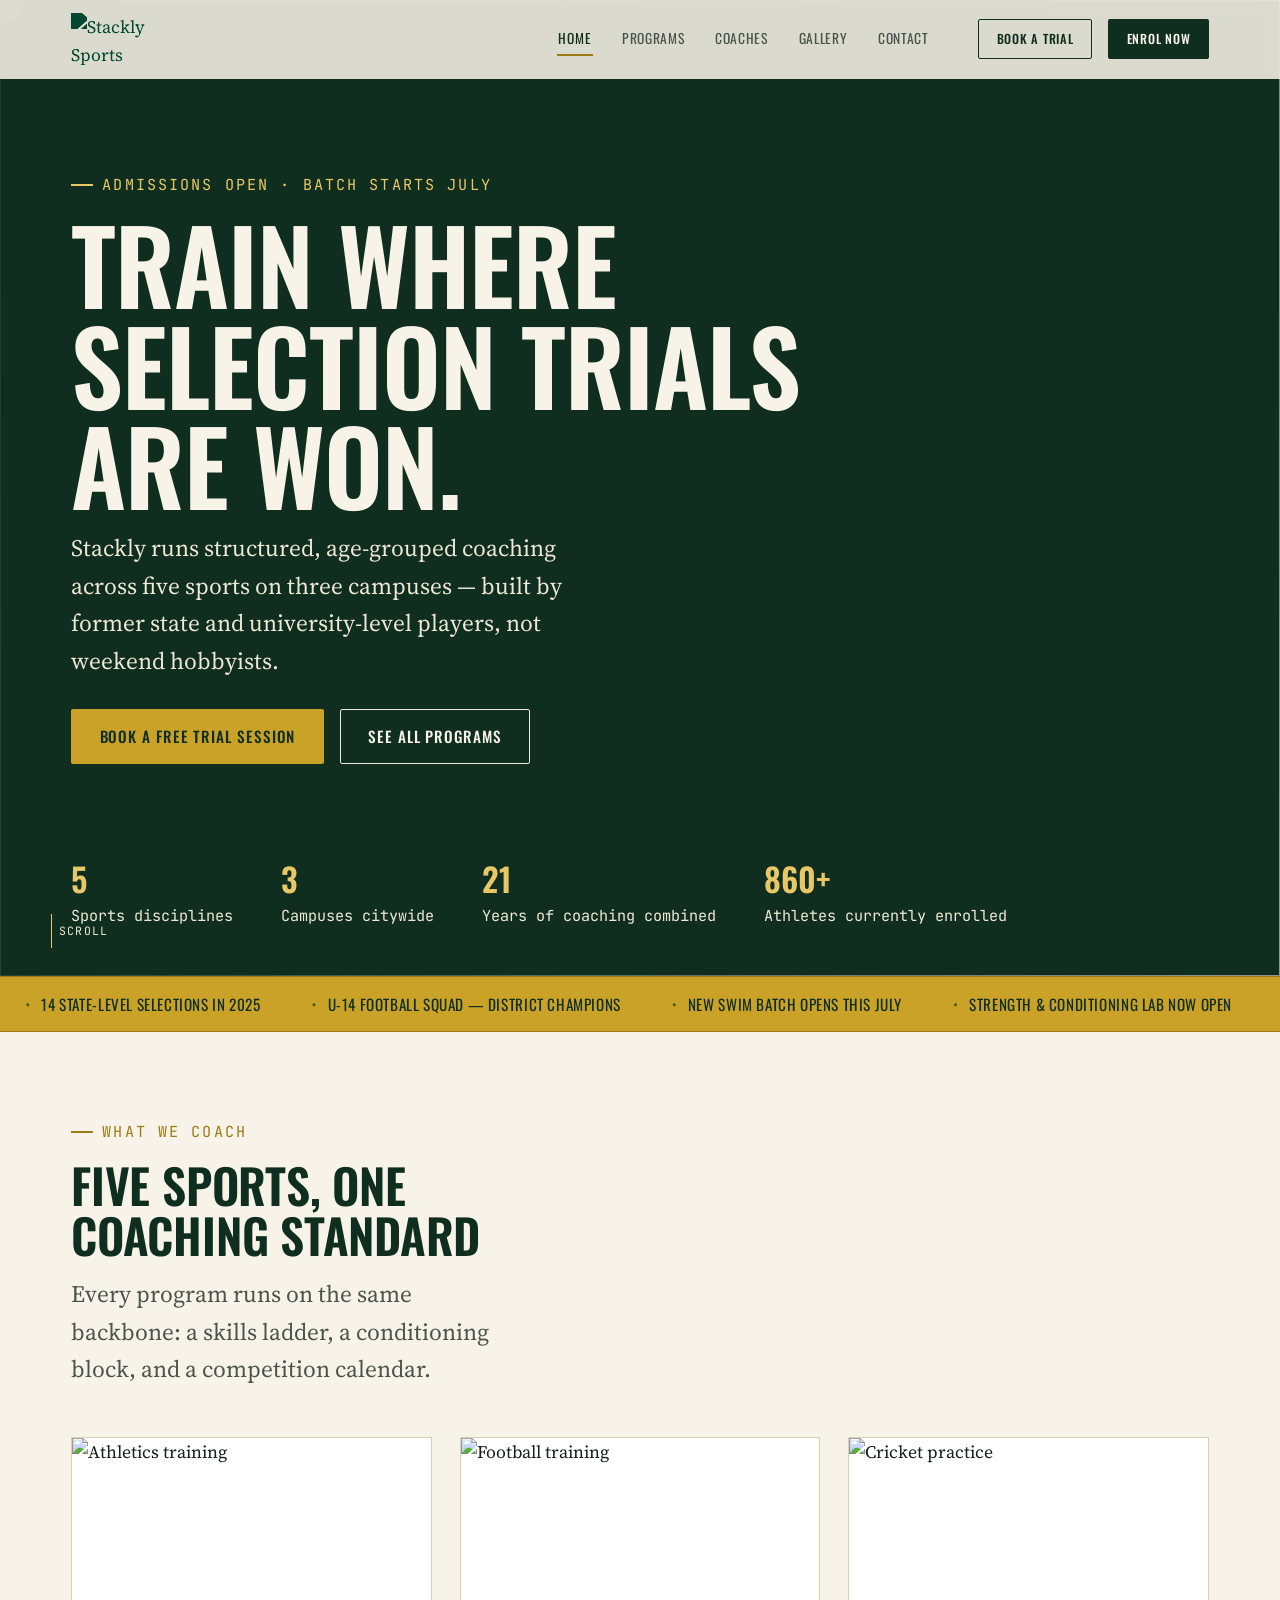
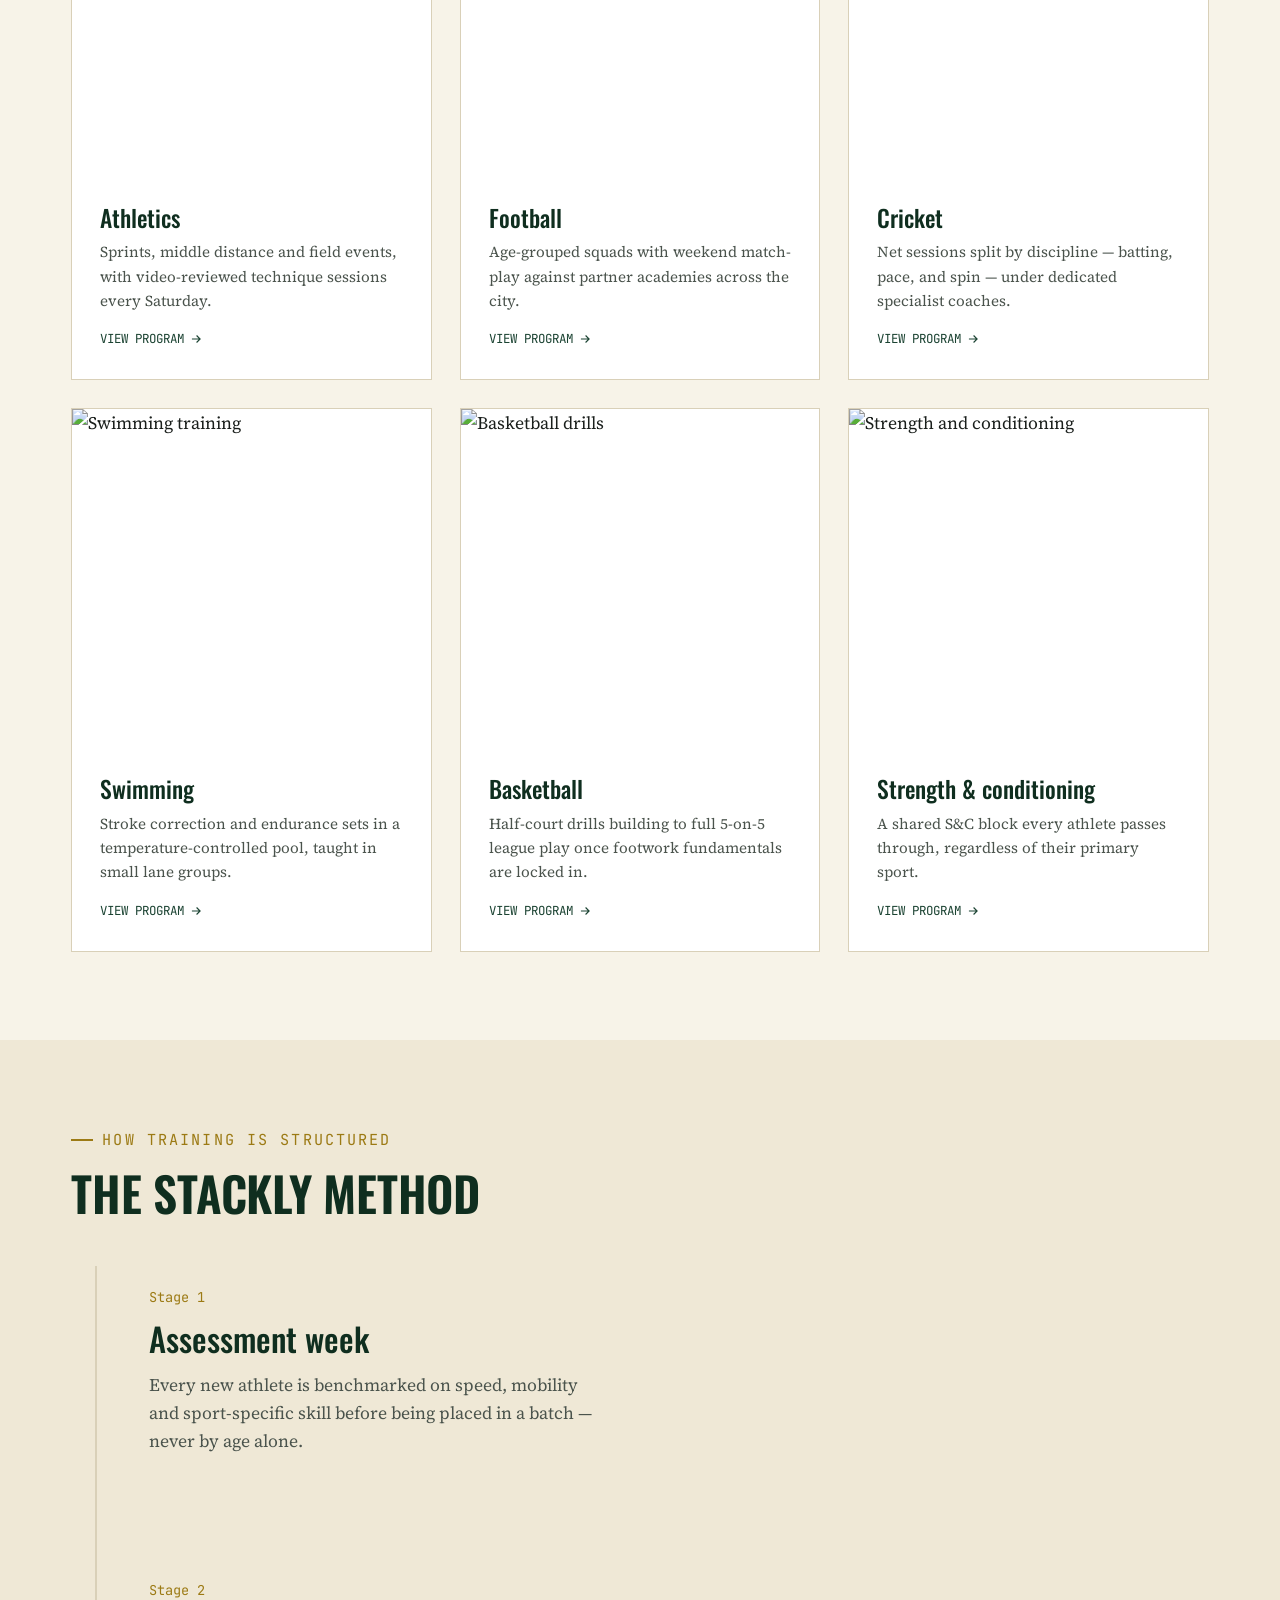
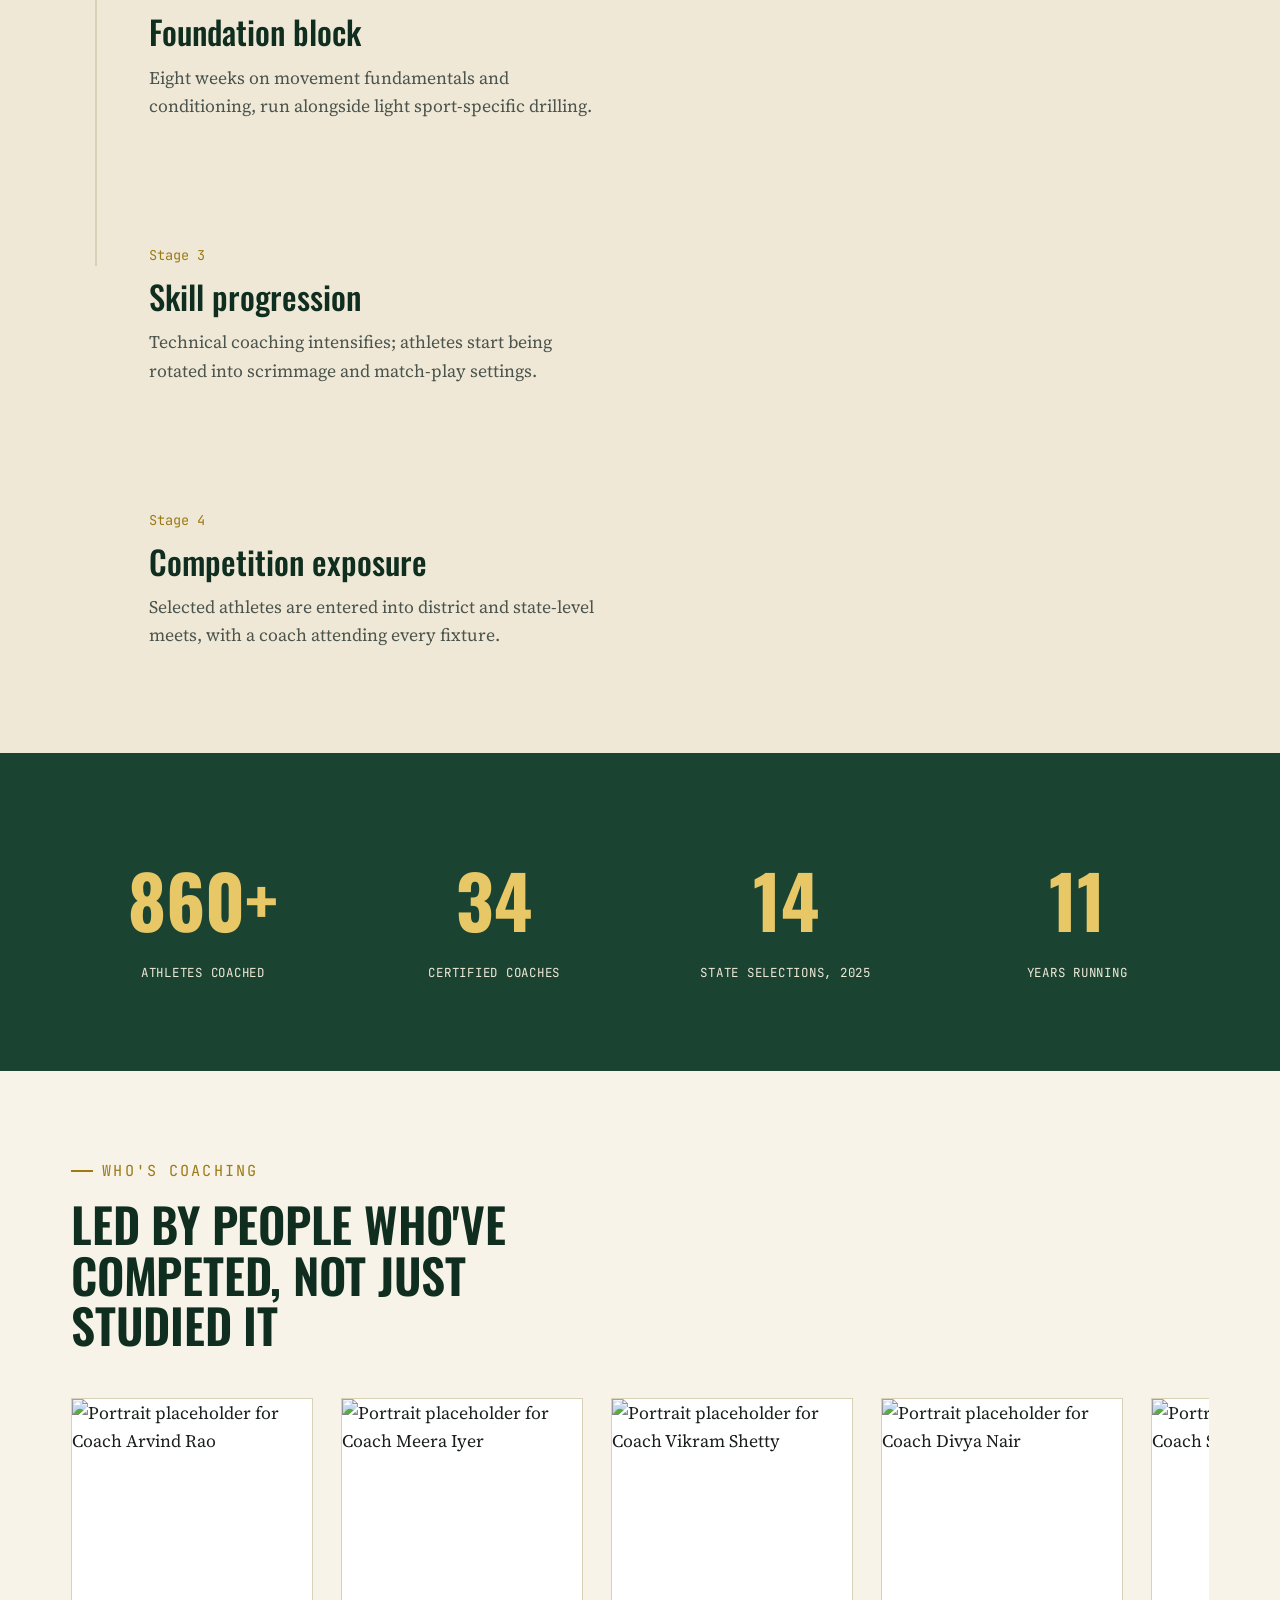
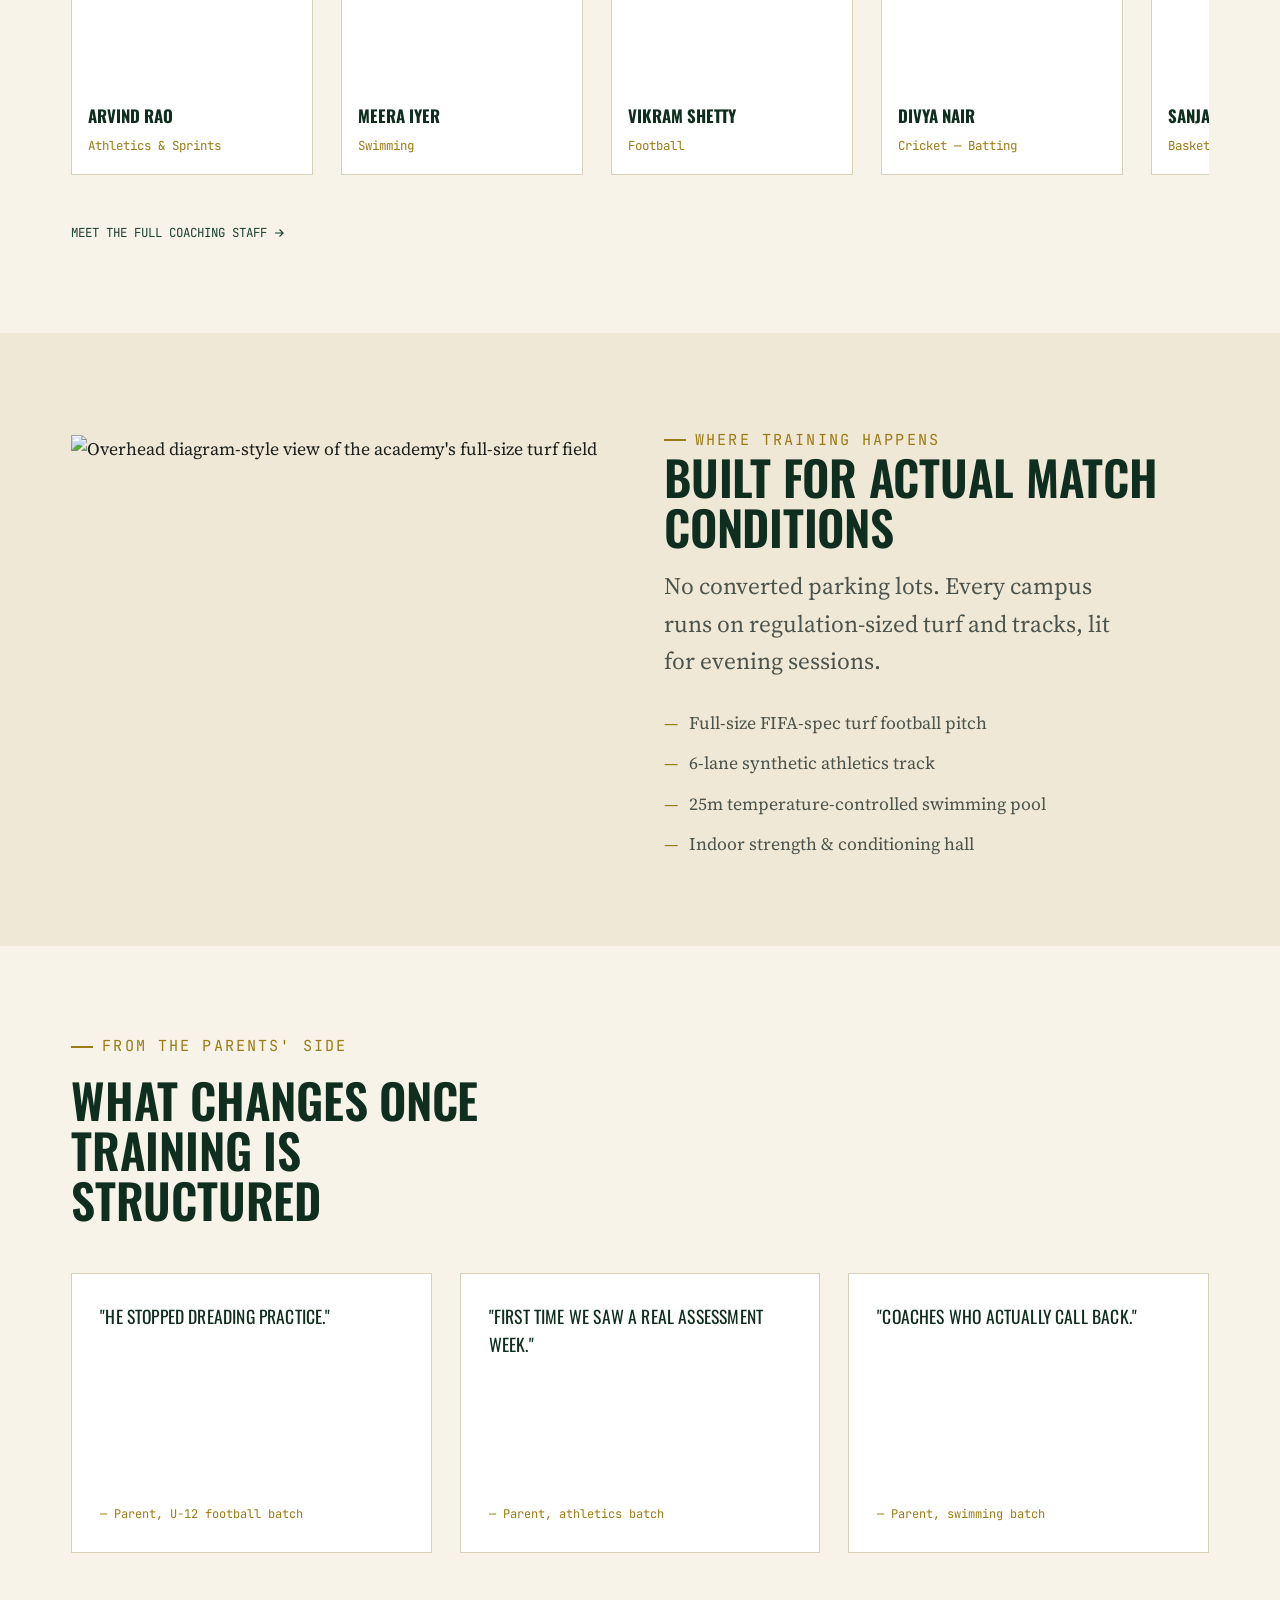
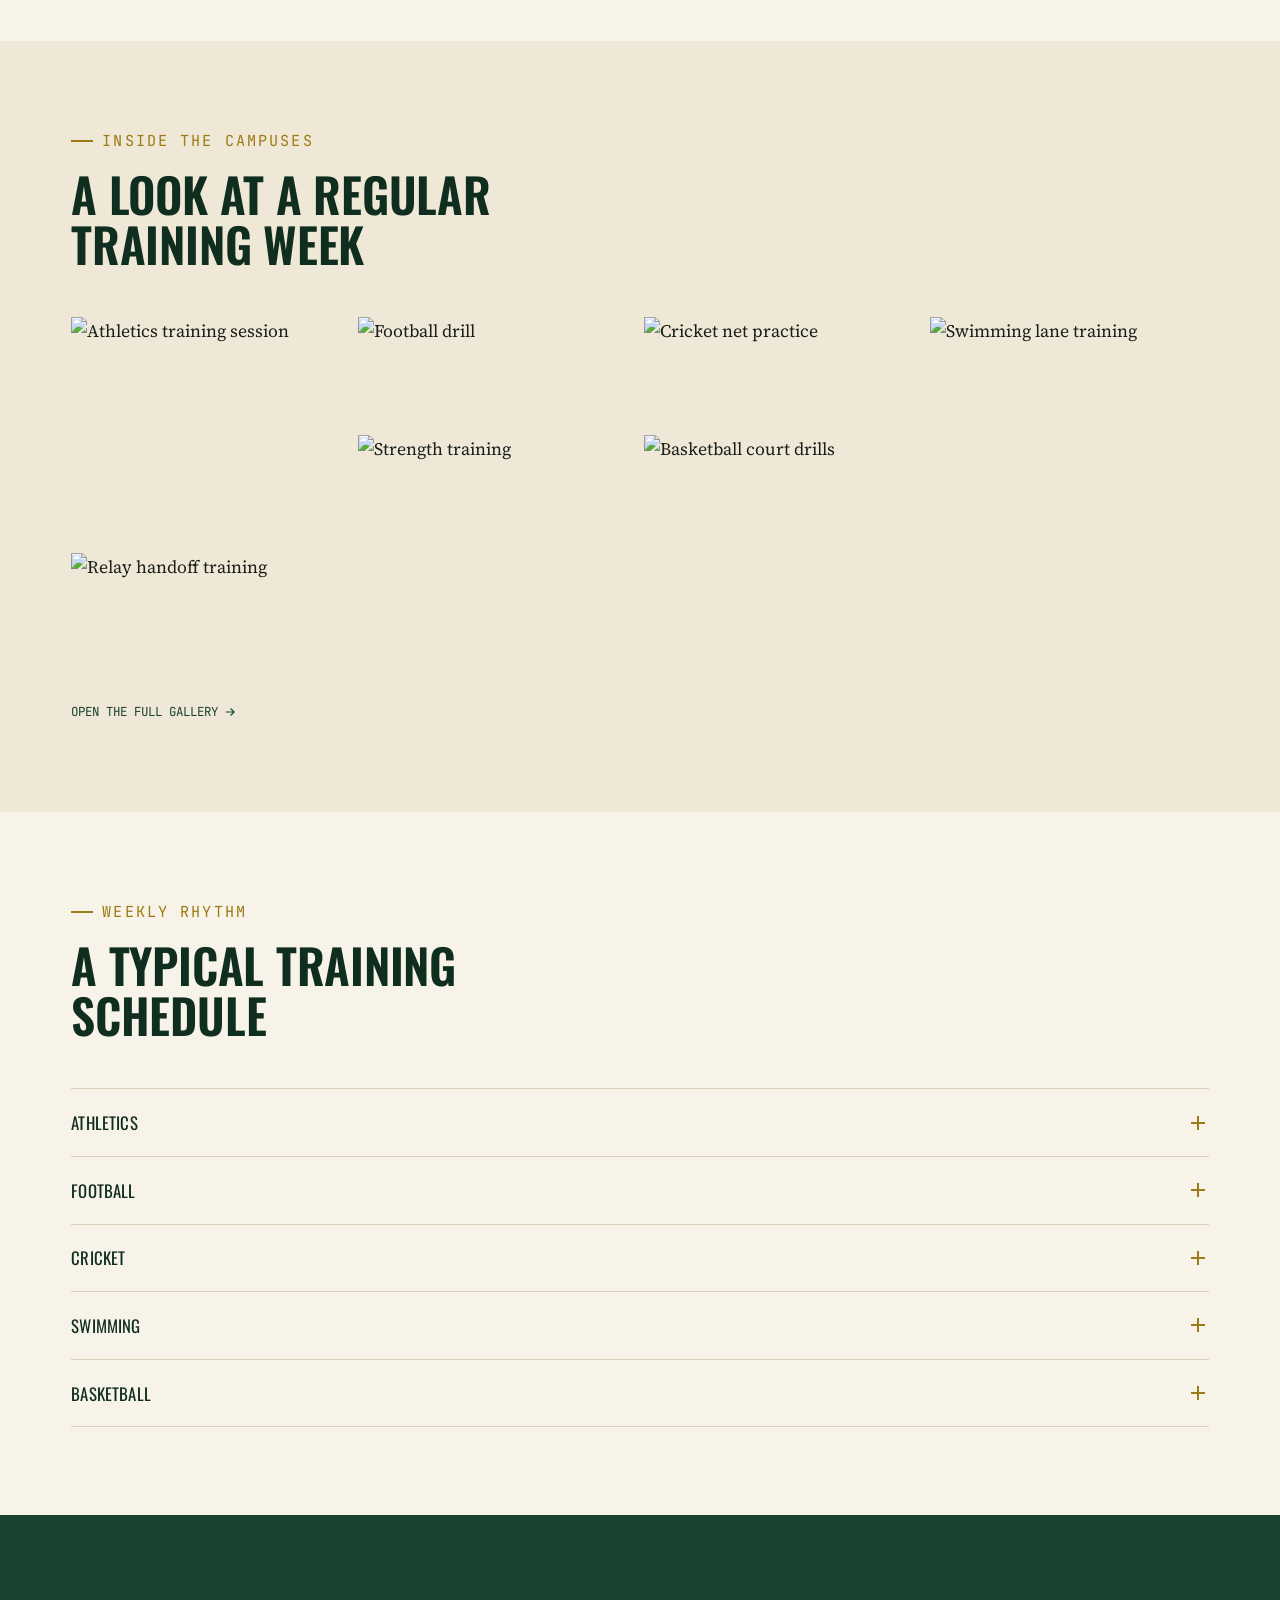
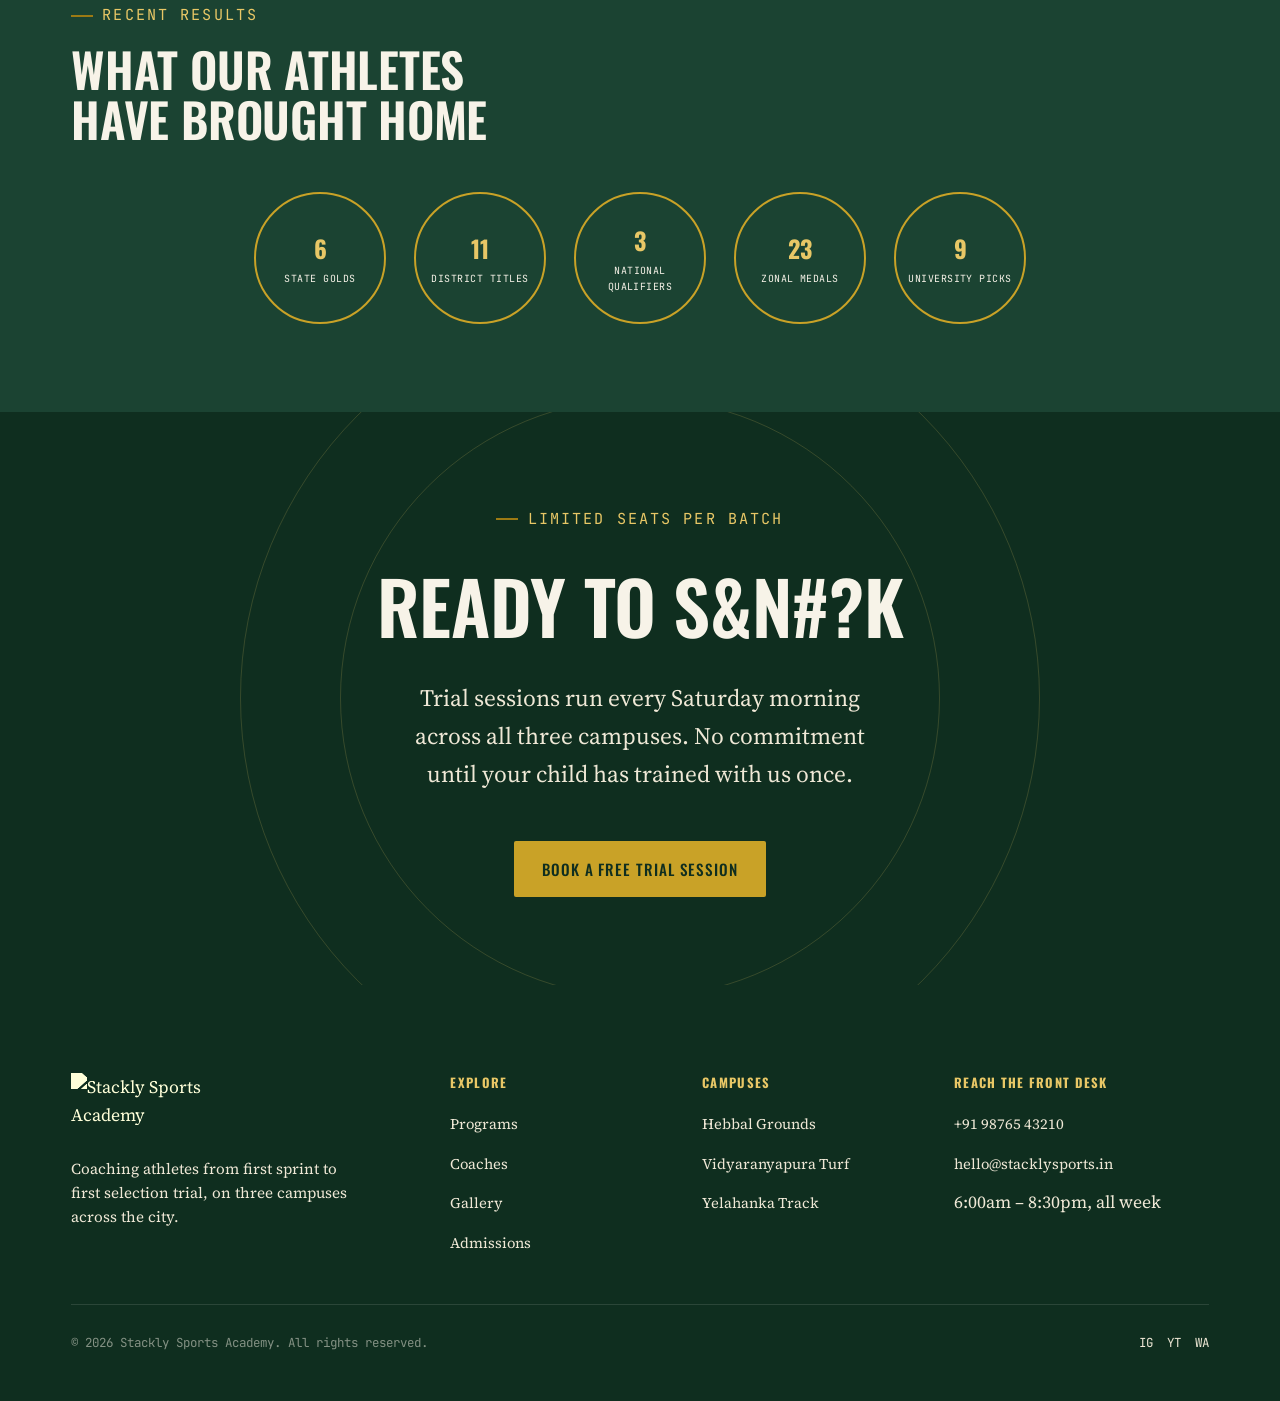
==== index.html @ bc40eaf1 "initial commit" ====
<!DOCTYPE html>
<html lang="en">
<head>
<meta charset="UTF-8">
<meta name="viewport" content="width=device-width, initial-scale=1.0">
<title>Stackly Sports Academy — Coaching Built Like a Track, Lane by Lane</title>
<meta name="description" content="Stackly Sports Academy trains athletes across athletics, football, cricket, swimming and basketball from three campuses, with structured age-group programs and certified coaches.">
<link rel="icon" href="https://images.unsplash.com/photo-1558618666-fcd25c85cd64?w=500&q=70&fm=webp&fit=crop" type="image/webp">
<link rel="preconnect" href="https://fonts.googleapis.com">
<link rel="stylesheet" href="base.css">
<link rel="stylesheet" href="nav.css">
<link rel="stylesheet" href="home.css">
</head>
<body>
<a class="skip-link" href="#main">Skip to content</a>

<header class="site-header">
  <div class="nav-row">
    <a href="index.html" class="brand">
      <img src="https://wsrv.nl/?url=https://snabsolutions.in/wp-content/uploads/2026/02/stackly-snab-solutions.png&w=260&h=104&output=webp&q=80&fit=inside" alt="Stackly Sports Academy" class="brand-mark" width="110" height="44" loading="eager">
    </a>
    <nav class="main-nav" aria-label="Primary">
      <ul class="nav-links">
        <li><a href="index.html" aria-current="page">Home</a></li>
        <li><a href="programs.html">Programs</a></li>
        <li><a href="coaches.html">Coaches</a></li>
        <li><a href="gallery.html">Gallery</a></li>
        <li><a href="contact.html">Contact</a></li>
      </ul>
      <div class="nav-cta">
        <a href="contact.html" class="btn btn-ghost">Book a trial</a>
        <a href="contact.html" class="btn btn-primary">Enrol now</a>
      </div>
    </nav>
    <button class="hamburger" aria-expanded="false" aria-label="Open menu" aria-controls="mobileDrawer">
      <span class="hamburger-box">
        <span class="hamburger-line"></span>
        <span class="hamburger-line"></span>
        <span class="hamburger-line"></span>
      </span>
    </button>
  </div>
</header>

<div class="mobile-drawer" id="mobileDrawer" data-open="false">
  <div class="drawer-backdrop"></div>
  <nav class="drawer-panel" aria-label="Mobile">
    <ul class="drawer-links">
      <li><a href="index.html" aria-current="page"><span>Home</span><span class="num">01</span></a></li>
      <li><a href="programs.html"><span>Programs</span><span class="num">02</span></a></li>
      <li><a href="coaches.html"><span>Coaches</span><span class="num">03</span></a></li>
      <li><a href="gallery.html"><span>Gallery</span><span class="num">04</span></a></li>
      <li><a href="contact.html"><span>Contact</span><span class="num">05</span></a></li>
    </ul>
    <div class="drawer-foot">
      <a href="contact.html" class="btn btn-gold">Book a free trial session</a>
      <div class="drawer-contact">
        <span>Open daily · 6:00am – 8:30pm</span>
        <a href="tel:+919876543210">+91 98765 43210</a>
      </div>
    </div>
  </nav>
</div>

<main id="main">

  <!-- 1. HERO — staggered word reveal + drift -->
  <section class="hero">
    <div class="hero-art" aria-hidden="true">
      <img src="https://images.unsplash.com/photo-1461896836934-ffe607ba8211?w=1400&q=70&fm=webp&fit=crop&crop=center" alt="" width="1400" height="900" style="position:absolute;inset:0;width:100%;height:100%;object-fit:cover;opacity:0.9;">
    </div>
    <div class="hero-inner">
      <span class="eyebrow hero-eyebrow">Admissions open · Batch starts July</span>
      <h1>
        <span class="reveal-word"><span style="animation-delay:.05s">Train</span></span>
        <span class="reveal-word"><span style="animation-delay:.12s">where</span></span><br>
        <span class="reveal-word"><span style="animation-delay:.19s">selection</span></span>
        <span class="reveal-word"><span style="animation-delay:.26s">trials</span></span><br>
        <span class="reveal-word"><span style="animation-delay:.33s">are</span></span>
        <span class="reveal-word"><span style="animation-delay:.40s">won.</span></span>
      </h1>
      <p class="hero-sub">Stackly runs structured, age-grouped coaching across five sports on three campuses — built by former state and university-level players, not weekend hobbyists.</p>
      <div class="hero-actions">
        <a href="contact.html" class="btn btn-gold">Book a free trial session</a>
        <a href="programs.html" class="btn btn-ghost" style="border-color: var(--cream-dim); color: var(--cream);">See all programs</a>
      </div>
      <div class="hero-meta">
        <div><strong>5</strong>Sports disciplines</div>
        <div><strong>3</strong>Campuses citywide</div>
        <div><strong>21</strong>Years of coaching combined</div>
        <div><strong>860+</strong>Athletes currently enrolled</div>
      </div>
    </div>
    <div class="hero-scrollcue"><span class="line"></span>Scroll</div>
  </section>

  <!-- 2. MARQUEE TICKER — infinite CSS scroll -->
  <section class="ticker" aria-label="Academy highlights">
    <div class="ticker-track">
      <span class="ticker-item">14 state-level selections in 2025</span>
      <span class="ticker-item">U-14 football squad — district champions</span>
      <span class="ticker-item">New swim batch opens this July</span>
      <span class="ticker-item">Strength & conditioning lab now open</span>
      <span class="ticker-item">Sibling fee concession available</span>
      <span class="ticker-item">14 state-level selections in 2025</span>
      <span class="ticker-item">U-14 football squad — district champions</span>
      <span class="ticker-item">New swim batch opens this July</span>
      <span class="ticker-item">Strength & conditioning lab now open</span>
      <span class="ticker-item">Sibling fee concession available</span>
    </div>
  </section>

  <!-- 3. PROGRAMS PREVIEW — clip-path card reveal -->
  <section class="section">
    <div class="wrap">
      <div class="section-head" data-reveal style="animation: none;">
        <span class="eyebrow">What we coach</span>
        <h2>Five sports, one coaching standard</h2>
        <p class="lede">Every program runs on the same backbone: a skills ladder, a conditioning block, and a competition calendar.</p>
      </div>
      <div class="progrid">
        <article class="procard" data-reveal>
          <img src="https://images.unsplash.com/photo-1558618666-fcd25c85cd64?w=600&q=70&fm=webp&fit=crop" alt="Athletics training" class="procard-img" width="600" height="338" loading="lazy">
          <div class="procard-body">
            <h3>Athletics</h3>
            <p>Sprints, middle distance and field events, with video-reviewed technique sessions every Saturday.</p>
            <a href="programs.html" class="procard-link">View program <svg viewBox="0 0 24 24" fill="none" stroke="currentColor" stroke-width="2"><path d="M5 12h14M13 6l6 6-6 6"/></svg></a>
          </div>
        </article>
        <article class="procard" data-reveal>
          <img src="https://images.unsplash.com/photo-1575361204480-aadea25e6e68?w=600&q=70&fm=webp&fit=crop" alt="Football training" class="procard-img" width="600" height="338" loading="lazy">
          <div class="procard-body">
            <h3>Football</h3>
            <p>Age-grouped squads with weekend match-play against partner academies across the city.</p>
            <a href="programs.html" class="procard-link">View program <svg viewBox="0 0 24 24" fill="none" stroke="currentColor" stroke-width="2"><path d="M5 12h14M13 6l6 6-6 6"/></svg></a>
          </div>
        </article>
        <article class="procard" data-reveal>
          <img src="https://images.unsplash.com/photo-1624526267942-ab0ff8a3e972?w=600&q=70&fm=webp&fit=crop" alt="Cricket practice" class="procard-img" width="600" height="338" loading="lazy">
          <div class="procard-body">
            <h3>Cricket</h3>
            <p>Net sessions split by discipline — batting, pace, and spin — under dedicated specialist coaches.</p>
            <a href="programs.html" class="procard-link">View program <svg viewBox="0 0 24 24" fill="none" stroke="currentColor" stroke-width="2"><path d="M5 12h14M13 6l6 6-6 6"/></svg></a>
          </div>
        </article>
        <article class="procard" data-reveal>
          <img src="https://images.unsplash.com/photo-1530549387789-4c1017266635?w=600&q=70&fm=webp&fit=crop" alt="Swimming training" class="procard-img" width="600" height="338" loading="lazy">
          <div class="procard-body">
            <h3>Swimming</h3>
            <p>Stroke correction and endurance sets in a temperature-controlled pool, taught in small lane groups.</p>
            <a href="programs.html" class="procard-link">View program <svg viewBox="0 0 24 24" fill="none" stroke="currentColor" stroke-width="2"><path d="M5 12h14M13 6l6 6-6 6"/></svg></a>
          </div>
        </article>
        <article class="procard" data-reveal>
          <img src="https://images.unsplash.com/photo-1546519638405-a2c5e1b2d634?w=600&q=70&fm=webp&fit=crop" alt="Basketball drills" class="procard-img" width="600" height="338" loading="lazy">
          <div class="procard-body">
            <h3>Basketball</h3>
            <p>Half-court drills building to full 5-on-5 league play once footwork fundamentals are locked in.</p>
            <a href="programs.html" class="procard-link">View program <svg viewBox="0 0 24 24" fill="none" stroke="currentColor" stroke-width="2"><path d="M5 12h14M13 6l6 6-6 6"/></svg></a>
          </div>
        </article>
        <article class="procard" data-reveal>
          <img src="https://images.unsplash.com/photo-1534438327276-14e5300c3a48?w=600&q=70&fm=webp&fit=crop" alt="Strength and conditioning" class="procard-img" width="600" height="338" loading="lazy">
          <div class="procard-body">
            <h3>Strength &amp; conditioning</h3>
            <p>A shared S&amp;C block every athlete passes through, regardless of their primary sport.</p>
            <a href="programs.html" class="procard-link">View program <svg viewBox="0 0 24 24" fill="none" stroke="currentColor" stroke-width="2"><path d="M5 12h14M13 6l6 6-6 6"/></svg></a>
          </div>
        </article>
      </div>
    </div>
  </section>

  <!-- 4. METHOD — scroll-traced line -->
  <section class="section section--cream-dim method">
    <div class="wrap">
      <div class="section-head">
        <span class="eyebrow">How training is structured</span>
        <h2>The Stackly method</h2>
      </div>
      <div class="method-row">
        <div class="method-line-col" aria-hidden="true">
          <svg width="2" height="100%" viewBox="0 0 2 600" preserveAspectRatio="none" style="height:600px;">
            <line x1="1" y1="0" x2="1" y2="600" stroke="var(--line)" stroke-width="2"/>
            <line id="methodTraceLine" x1="1" y1="0" x2="1" y2="600" stroke="var(--gold-deep)" stroke-width="2" class="method-path"/>
          </svg>
        </div>
        <div class="method-steps">
          <div class="method-step" data-reveal>
            <span class="step-num">Stage 1</span>
            <h3>Assessment week</h3>
            <p>Every new athlete is benchmarked on speed, mobility and sport-specific skill before being placed in a batch — never by age alone.</p>
          </div>
          <div class="method-step" data-reveal>
            <span class="step-num">Stage 2</span>
            <h3>Foundation block</h3>
            <p>Eight weeks on movement fundamentals and conditioning, run alongside light sport-specific drilling.</p>
          </div>
          <div class="method-step" data-reveal>
            <span class="step-num">Stage 3</span>
            <h3>Skill progression</h3>
            <p>Technical coaching intensifies; athletes start being rotated into scrimmage and match-play settings.</p>
          </div>
          <div class="method-step" data-reveal>
            <span class="step-num">Stage 4</span>
            <h3>Competition exposure</h3>
            <p>Selected athletes are entered into district and state-level meets, with a coach attending every fixture.</p>
          </div>
        </div>
      </div>
    </div>
  </section>

  <!-- 5. LIVE STATS — count up -->
  <section class="section stats-band">
    <div class="wrap">
      <div class="statgrid">
        <div data-reveal>
          <div class="stat-num" data-count="860" data-suffix="+">0</div>
          <div class="stat-label">Athletes coached</div>
        </div>
        <div data-reveal>
          <div class="stat-num" data-count="34" data-suffix="">0</div>
          <div class="stat-label">Certified coaches</div>
        </div>
        <div data-reveal>
          <div class="stat-num" data-count="14" data-suffix="">0</div>
          <div class="stat-label">State selections, 2025</div>
        </div>
        <div data-reveal>
          <div class="stat-num" data-count="11" data-suffix="">0</div>
          <div class="stat-label">Years running</div>
        </div>
      </div>
    </div>
  </section>

  <!-- 6. COACHES PREVIEW — drag carousel -->
  <section class="section">
    <div class="wrap">
      <div class="section-head" data-reveal>
        <span class="eyebrow">Who's coaching</span>
        <h2>Led by people who've competed, not just studied it</h2>
      </div>
      <div class="coach-rail" tabindex="0" aria-label="Coach previews, scroll horizontally" data-reveal>
        <article class="coach-tile">
          <img src="https://images.unsplash.com/photo-1507003211169-0a1dd7228f2d?w=400&q=70&fm=webp&fit=crop&crop=face" alt="Portrait placeholder for Coach Arvind Rao" width="240" height="288" loading="lazy">
          <div class="coach-tile-body"><h4>Arvind Rao</h4><span>Athletics &amp; Sprints</span></div>
        </article>
        <article class="coach-tile">
          <img src="https://images.unsplash.com/photo-1494790108377-be9c29b29330?w=400&q=70&fm=webp&fit=crop&crop=face" alt="Portrait placeholder for Coach Meera Iyer" width="240" height="288" loading="lazy">
          <div class="coach-tile-body"><h4>Meera Iyer</h4><span>Swimming</span></div>
        </article>
        <article class="coach-tile">
          <img src="https://images.unsplash.com/photo-1500648767791-00dcc994a43e?w=400&q=70&fm=webp&fit=crop&crop=face" alt="Portrait placeholder for Coach Vikram Shetty" width="240" height="288" loading="lazy">
          <div class="coach-tile-body"><h4>Vikram Shetty</h4><span>Football</span></div>
        </article>
        <article class="coach-tile">
          <img src="https://images.unsplash.com/photo-1438761681033-6461ffad8d80?w=400&q=70&fm=webp&fit=crop&crop=face" alt="Portrait placeholder for Coach Divya Nair" width="240" height="288" loading="lazy">
          <div class="coach-tile-body"><h4>Divya Nair</h4><span>Cricket — Batting</span></div>
        </article>
        <article class="coach-tile">
          <img src="https://images.unsplash.com/photo-1472099645785-5658abf4ff4e?w=400&q=70&fm=webp&fit=crop&crop=face" alt="Portrait placeholder for Coach Sanjay Kulkarni" width="240" height="288" loading="lazy">
          <div class="coach-tile-body"><h4>Sanjay Kulkarni</h4><span>Basketball</span></div>
        </article>
      </div>
      <p style="margin-top:1rem;"><a href="coaches.html" class="procard-link" style="color: var(--field);">Meet the full coaching staff <svg viewBox="0 0 24 24" width="14" height="14" fill="none" stroke="currentColor" stroke-width="2"><path d="M5 12h14M13 6l6 6-6 6"/></svg></a></p>
    </div>
  </section>

  <!-- 7. FACILITIES — diagonal wipe reveal -->
  <section class="section section--cream-dim">
    <div class="wrap">
      <div class="facility-feature">
        <div class="facility-art" data-reveal>
          <img src="https://images.unsplash.com/photo-1577223625816-7546f13df25d?w=640&q=70&fm=webp&fit=crop" alt="Overhead diagram-style view of the academy's full-size turf field" width="640" height="480" loading="lazy">
        </div>
        <div class="facility-copy">
          <span class="eyebrow">Where training happens</span>
          <h2>Built for actual match conditions</h2>
          <p class="lede">No converted parking lots. Every campus runs on regulation-sized turf and tracks, lit for evening sessions.</p>
          <ul class="facility-list">
            <li>Full-size FIFA-spec turf football pitch</li>
            <li>6-lane synthetic athletics track</li>
            <li>25m temperature-controlled swimming pool</li>
            <li>Indoor strength &amp; conditioning hall</li>
          </ul>
        </div>
      </div>
    </div>
  </section>

  <!-- 8. TESTIMONIALS — flip cards -->
  <section class="section">
    <div class="wrap">
      <div class="section-head" data-reveal>
        <span class="eyebrow">From the parents' side</span>
        <h2>What changes once training is structured</h2>
      </div>
      <div class="test-grid">
        <div class="flip-card" data-reveal tabindex="0">
          <div class="flip-inner">
            <div class="flip-face flip-front">
              <p>"He stopped dreading practice."</p>
              <span>— Parent, U-12 football batch</span>
            </div>
            <div class="flip-face flip-back">
              <p>The batch system means he trains with kids at his level, not just his age. That alone changed how he shows up.</p>
            </div>
          </div>
        </div>
        <div class="flip-card" data-reveal tabindex="0">
          <div class="flip-inner">
            <div class="flip-face flip-front">
              <p>"First time we saw a real assessment week."</p>
              <span>— Parent, athletics batch</span>
            </div>
            <div class="flip-face flip-back">
              <p>Most academies just put kids on a track. Stackly actually measured her sprint mechanics before placing her.</p>
            </div>
          </div>
        </div>
        <div class="flip-card" data-reveal tabindex="0">
          <div class="flip-inner">
            <div class="flip-face flip-front">
              <p>"Coaches who actually call back."</p>
              <span>— Parent, swimming batch</span>
            </div>
            <div class="flip-face flip-back">
              <p>Every term we get a short note on where he's plateauing and what they're adjusting. That's rare.</p>
            </div>
          </div>
        </div>
      </div>
    </div>
  </section>

  <!-- 9. GALLERY TEASER — staggered mosaic fade -->
  <section class="section section--cream-dim">
    <div class="wrap">
      <div class="section-head" data-reveal>
        <span class="eyebrow">Inside the campuses</span>
        <h2>A look at a regular training week</h2>
      </div>
      <div class="mosaic" data-reveal>
        <div class="mosaic-cell m1"><img src="https://images.unsplash.com/photo-1461896836934-ffe607ba8211?w=600&q=70&fm=webp&fit=crop" alt="Athletics training session" loading="lazy"></div>
        <div class="mosaic-cell"><img src="https://images.unsplash.com/photo-1575361204480-aadea25e6e68?w=600&q=70&fm=webp&fit=crop" alt="Football drill" loading="lazy"></div>
        <div class="mosaic-cell"><img src="https://images.unsplash.com/photo-1624526267942-ab0ff8a3e972?w=600&q=70&fm=webp&fit=crop" alt="Cricket net practice" loading="lazy"></div>
        <div class="mosaic-cell"><img src="https://images.unsplash.com/photo-1530549387789-4c1017266635?w=600&q=70&fm=webp&fit=crop" alt="Swimming lane training" loading="lazy"></div>
        <div class="mosaic-cell"><img src="https://images.unsplash.com/photo-1534438327276-14e5300c3a48?w=600&q=70&fm=webp&fit=crop" alt="Strength training" loading="lazy"></div>
        <div class="mosaic-cell m6"><img src="https://images.unsplash.com/photo-1546519638405-a2c5e1b2d634?w=800&q=70&fm=webp&fit=crop" alt="Basketball court drills" loading="lazy"></div>
        <div class="mosaic-cell"><img src="https://images.unsplash.com/photo-1508098682722-e99c43a406b2?w=600&q=70&fm=webp&fit=crop" alt="Relay handoff training" loading="lazy"></div>
      </div>
      <p style="margin-top:1.4rem;"><a href="gallery.html" class="procard-link" style="color: var(--field);">Open the full gallery <svg viewBox="0 0 24 24" width="14" height="14" fill="none" stroke="currentColor" stroke-width="2"><path d="M5 12h14M13 6l6 6-6 6"/></svg></a></p>
    </div>
  </section>

  <!-- 10. SCHEDULE — accordion -->
  <section class="section">
    <div class="wrap">
      <div class="section-head" data-reveal>
        <span class="eyebrow">Weekly rhythm</span>
        <h2>A typical training schedule</h2>
      </div>
      <div class="accordion" data-reveal>
        <div class="acc-item" data-open="false">
          <button class="acc-trigger" aria-expanded="false">Athletics <span class="acc-plus"></span></button>
          <div class="acc-panel"><div class="acc-panel-inner">
            <div class="acc-slot"><strong>Mon · Wed · Fri</strong>6:00 – 7:30am, Track</div>
            <div class="acc-slot"><strong>Saturday</strong>7:00 – 9:00am, Technique review</div>
          </div></div>
        </div>
        <div class="acc-item" data-open="false">
          <button class="acc-trigger" aria-expanded="false">Football <span class="acc-plus"></span></button>
          <div class="acc-panel"><div class="acc-panel-inner">
            <div class="acc-slot"><strong>Tue · Thu</strong>5:30 – 7:00pm, Turf pitch</div>
            <div class="acc-slot"><strong>Sunday</strong>7:00 – 9:00am, Match play</div>
          </div></div>
        </div>
        <div class="acc-item" data-open="false">
          <button class="acc-trigger" aria-expanded="false">Cricket <span class="acc-plus"></span></button>
          <div class="acc-panel"><div class="acc-panel-inner">
            <div class="acc-slot"><strong>Mon · Wed · Fri</strong>4:00 – 6:00pm, Nets</div>
            <div class="acc-slot"><strong>Saturday</strong>6:00 – 9:00am, Match simulation</div>
          </div></div>
        </div>
        <div class="acc-item" data-open="false">
          <button class="acc-trigger" aria-expanded="false">Swimming <span class="acc-plus"></span></button>
          <div class="acc-panel"><div class="acc-panel-inner">
            <div class="acc-slot"><strong>Tue · Thu · Sat</strong>6:00 – 7:00am, Pool</div>
          </div></div>
        </div>
        <div class="acc-item" data-open="false">
          <button class="acc-trigger" aria-expanded="false">Basketball <span class="acc-plus"></span></button>
          <div class="acc-panel"><div class="acc-panel-inner">
            <div class="acc-slot"><strong>Mon · Thu</strong>5:00 – 6:30pm, Indoor court</div>
          </div></div>
        </div>
      </div>
    </div>
  </section>

  <!-- 11. ACHIEVEMENTS — magnetic hover badges -->
  <section class="section section--field">
    <div class="wrap">
      <div class="section-head" data-reveal>
        <span class="eyebrow">Recent results</span>
        <h2>What our athletes have brought home</h2>
      </div>
      <div class="badge-wall" data-reveal>
        <div class="badge js-magnet"><strong>6</strong><span>State golds</span></div>
        <div class="badge js-magnet"><strong>11</strong><span>District titles</span></div>
        <div class="badge js-magnet"><strong>3</strong><span>National qualifiers</span></div>
        <div class="badge js-magnet"><strong>23</strong><span>Zonal medals</span></div>
        <div class="badge js-magnet"><strong>9</strong><span>University picks</span></div>
      </div>
    </div>
  </section>

  <!-- 12. FINAL CTA — decode/scramble text -->
  <section class="section final-cta">
    <div class="final-cta-ring r1" aria-hidden="true"></div>
    <div class="final-cta-ring r2" aria-hidden="true"></div>
    <div class="wrap" style="position:relative;">
      <span class="eyebrow" style="color: var(--gold-soft);">Limited seats per batch</span>
      <h2 class="decode-text" data-decode="READY TO START?" style="display:block; margin-block:0.5em;">READY TO START?</h2>
      <p class="lede" style="margin-inline:auto;">Trial sessions run every Saturday morning across all three campuses. No commitment until your child has trained with us once.</p>
      <div class="hero-actions">
        <a href="contact.html" class="btn btn-gold">Book a free trial session</a>
      </div>
    </div>
  </section>

</main>

<footer class="site-footer">
  <div class="wrap">
    <div class="footer-grid">
      <div class="footer-brand">
        <img src="https://wsrv.nl/?url=https://snabsolutions.in/wp-content/uploads/2026/02/stackly-snab-solutions.png&w=260&h=104&output=webp&q=80&fit=inside" alt="Stackly Sports Academy" class="footer-logo" width="130" height="52" loading="lazy">
        <p class="footer-tagline">Coaching athletes from first sprint to first selection trial, on three campuses across the city.</p>
      </div>
      <div class="footer-col">
        <h4>Explore</h4>
        <ul>
          <li><a href="programs.html">Programs</a></li>
          <li><a href="coaches.html">Coaches</a></li>
          <li><a href="gallery.html">Gallery</a></li>
          <li><a href="contact.html">Admissions</a></li>
        </ul>
      </div>
      <div class="footer-col">
        <h4>Campuses</h4>
        <ul>
          <li><a href="contact.html">Hebbal Grounds</a></li>
          <li><a href="contact.html">Vidyaranyapura Turf</a></li>
          <li><a href="contact.html">Yelahanka Track</a></li>
        </ul>
      </div>
      <div class="footer-col">
        <h4>Reach the front desk</h4>
        <ul>
          <li><a href="tel:+919876543210">+91 98765 43210</a></li>
          <li><a href="mailto:hello@stacklysports.in">hello@stacklysports.in</a></li>
          <li>6:00am – 8:30pm, all week</li>
        </ul>
      </div>
    </div>
    <div class="footer-bottom">
      <span>&copy; <span data-year></span> Stackly Sports Academy. All rights reserved.</span>
      <div class="footer-socials" aria-label="Social links">
        <a href="#" aria-label="Instagram">IG</a>
        <a href="#" aria-label="YouTube">YT</a>
        <a href="#" aria-label="WhatsApp">WA</a>
      </div>
    </div>
  </div>
</footer>

<script src="site.js"></script>
<script src="home.js"></script>
</body>
</html>
---- base.css ----
/* ============================================================
   STACKLY SPORTS ACADEMY — base design system
   Turf & medal palette, Oswald/Source Serif/JetBrains Mono
   ============================================================ */

@import url('https://fonts.googleapis.com/css2?family=Oswald:wght@400;500;600;700&family=Source+Serif+4:opsz,wght@8..60,400;8..60,500;8..60,600&family=JetBrains+Mono:wght@400;500&display=swap');

:root{
  /* -- palette -- */
  --field:        #1B4332;
  --field-deep:   #0F2E1F;
  --field-soft:   #2D6A4F;
  --gold:         #C9A227;
  --gold-soft:    #E8C766;
  --gold-deep:    #9C7A14;
  --cream:        #F7F3E8;
  --cream-dim:    #EFE8D6;
  --ink:          #1A1F1C;
  --ink-soft:     #4A534C;
  --line:         #D9D0B8;
  --white:        #FFFFFF;

  /* -- type -- */
  --f-display: 'Oswald', 'Arial Narrow', sans-serif;
  --f-body:    'Source Serif 4', Georgia, serif;
  --f-mono:    'JetBrains Mono', 'Courier New', monospace;

  /* -- scale -- */
  --step-1: clamp(0.85rem, 0.8rem + 0.2vw, 0.95rem);
  --step0:  clamp(1rem, 0.95rem + 0.2vw, 1.1rem);
  --step1:  clamp(1.25rem, 1.15rem + 0.4vw, 1.5rem);
  --step2:  clamp(1.6rem, 1.4rem + 0.8vw, 2.1rem);
  --step3:  clamp(2.1rem, 1.7rem + 1.6vw, 3.2rem);
  --step4:  clamp(2.8rem, 2rem + 3.2vw, 5rem);
  --step5:  clamp(3.6rem, 2.4rem + 5vw, 7rem);

  /* -- spacing -- */
  --gap-xs: 0.5rem;
  --gap-s:  1rem;
  --gap-m:  1.75rem;
  --gap-l:  3rem;
  --gap-xl: 5.5rem;
  --gap-xxl: 8.5rem;

  --maxw: 1240px;
  --edge: clamp(1.25rem, 4vw, 4rem);

  --ease-out: cubic-bezier(.16,1,.3,1);
  --ease-soft: cubic-bezier(.4,0,.2,1);
}

*{ box-sizing: border-box; }
html{ scroll-behavior: smooth; }
@media (prefers-reduced-motion: reduce){
  html{ scroll-behavior: auto; }
  *{ animation-duration: 0.01ms !important; animation-iteration-count: 1 !important; transition-duration: 0.01ms !important; scroll-behavior: auto !important; }
}

body{
  margin:0;
  background: var(--cream);
  color: var(--ink);
  font-family: var(--f-body);
  font-size: var(--step0);
  line-height: 1.6;
  -webkit-font-smoothing: antialiased;
  overflow-x: hidden;
}


img{ max-width:100%; display:block; }
a{ color: inherit; text-decoration: none; }
button{ font-family: inherit; cursor: pointer; }
ul,ol{ margin:0; padding:0; list-style:none; }
h1,h2,h3,h4,p{ margin:0; }

.wrap{
  max-width: var(--maxw);
  margin-inline: auto;
  padding-inline: var(--edge);
}

.eyebrow{
  font-family: var(--f-mono);
  font-size: var(--step-1);
  letter-spacing: 0.14em;
  text-transform: uppercase;
  color: var(--gold-deep);
  display:inline-flex;
  align-items:center;
  gap: 0.6em;
}
.eyebrow::before{
  content:"";
  width: 22px; height: 2px;
  background: var(--gold-deep);
  display:inline-block;
}

h1, .h1{
  font-family: var(--f-display);
  font-weight: 600;
  font-size: var(--step5);
  line-height: 0.98;
  letter-spacing: -0.01em;
  text-transform: uppercase;
  color: var(--field-deep);
}
h2, .h2{
  font-family: var(--f-display);
  font-weight: 600;
  font-size: var(--step3);
  line-height: 1.05;
  text-transform: uppercase;
  letter-spacing: -0.005em;
  color: var(--field-deep);
}
h3, .h3{
  font-family: var(--f-display);
  font-weight: 500;
  font-size: var(--step2);
  line-height: 1.15;
  color: var(--field-deep);
}
.lede{
  font-size: var(--step1);
  color: var(--ink-soft);
  max-width: 38ch;
}

/* focus visibility — accessibility floor */
a:focus-visible, button:focus-visible, input:focus-visible, textarea:focus-visible, select:focus-visible{
  outline: 2.5px solid var(--gold-deep);
  outline-offset: 3px;
  border-radius: 3px;
}

::selection{ background: var(--gold-soft); color: var(--field-deep); }

/* ---- buttons ---- */
.btn{
  font-family: var(--f-display);
  font-weight: 500;
  font-size: var(--step-1);
  letter-spacing: 0.06em;
  text-transform: uppercase;
  padding: 0.95em 1.8em;
  border-radius: 2px;
  display: inline-flex;
  align-items: center;
  gap: 0.6em;
  border: 1.5px solid transparent;
  position: relative;
  overflow: hidden;
  isolation: isolate;
}
.btn-primary{
  background: var(--field-deep);
  color: var(--cream);
}
.btn-primary::before{
  content:"";
  position:absolute; inset:0;
  background: var(--gold);
  transform: translateY(101%);
  transition: transform .42s var(--ease-out);
  z-index:-1;
}
.btn-primary:hover::before, .btn-primary:focus-visible::before{ transform: translateY(0); }
.btn-primary:hover, .btn-primary:focus-visible{ color: var(--field-deep); }

.btn-ghost{
  background: transparent;
  color: var(--field-deep);
  border-color: var(--field-deep);
}
.btn-ghost:hover{ background: var(--field-deep); color: var(--cream); }

.btn-gold{
  background: var(--gold);
  color: var(--field-deep);
}
.btn-gold:hover{ background: var(--gold-soft); }

/* ---- section scaffolding ---- */
.section{
  position: relative;
  padding-block: var(--gap-xl);
}
.section--tight{ padding-block: var(--gap-l); }
.section--field{ background: var(--field); color: var(--cream); }
.section--field h2, .section--field h3{ color: var(--cream); }
.section--field .eyebrow, .section--field .eyebrow::before{ color: var(--gold-soft); }
.section--cream-dim{ background: var(--cream-dim); }

.section-head{
  display:flex;
  flex-direction:column;
  gap: var(--gap-s);
  margin-bottom: var(--gap-l);
  max-width: 50ch;
}

/* reveal-on-scroll base (each section picks its own keyframe) */
[data-reveal]{
  opacity: 0;
  transition: opacity 0.6s var(--ease-out);
}
[data-reveal].is-visible{
  opacity: 1;
}

.sr-only{
  position:absolute; width:1px; height:1px;
  overflow:hidden; clip:rect(0 0 0 0); white-space:nowrap;
}

.skip-link{
  position:absolute; left:-999px; top:0;
  background: var(--gold); color:var(--field-deep);
  padding: .6em 1em; z-index: 999; font-family: var(--f-display);
}
.skip-link:focus{ left: var(--edge); top: .6em; }
---- nav.css ----
/* ============================================================
   HEADER / NAV / HAMBURGER / FOOTER
   ============================================================ */

.site-header{
  position: fixed;
  top: 0; left: 0; right: 0;
  z-index: 200;
  background: rgba(247,243,232,0.88);
  backdrop-filter: blur(10px);
  -webkit-backdrop-filter: blur(10px);
  border-bottom: 1px solid transparent;
  transition: border-color .3s var(--ease-soft), background .3s var(--ease-soft);
}
.site-header.is-scrolled{
  border-bottom-color: var(--line);
  background: rgba(247,243,232,0.97);
}



.nav-row{
  max-width: var(--maxw);
  margin-inline: auto;
  padding-inline: var(--edge);
  height: 78px;
  display: flex;
  align-items: center;
  justify-content: space-between;
  gap: var(--gap-m);
}

.brand{
  display:flex;
  align-items:center;
  gap: 0.65rem;
  flex-shrink: 0;
}
.brand-mark{
  height: 52px;
  width: auto;
  max-width: 110px;
  border-radius: 0;
  object-fit: contain;
  background: transparent;
  /* theme tint: deep field green */
  filter: brightness(0) saturate(100%)
          invert(22%) sepia(60%) saturate(600%) hue-rotate(110deg) brightness(0.85);
}

/* Footer logo — cream/gold tint on dark bg */
.footer-logo{
  display:block;
  height: 52px;
  width: auto;
  max-width: 130px;
  object-fit: contain;
  margin-bottom: var(--gap-s);
  filter: brightness(0) saturate(100%)
          invert(96%) sepia(18%) saturate(500%) hue-rotate(5deg) brightness(1.1);
}
.brand-mark--fallback{
  display:flex;
  align-items:center;
  justify-content:center;
  font-family: var(--f-display);
  font-weight:700;
  color: var(--gold-soft);
  font-size: 1.05rem;
  letter-spacing: -0.02em;
}
.brand-word{
  font-family: var(--f-display);
  font-weight: 600;
  font-size: 1.18rem;
  letter-spacing: 0.01em;
  text-transform: uppercase;
  color: var(--field-deep);
  line-height:1.05;
}
.brand-word small{
  display:block;
  font-family: var(--f-mono);
  font-weight:400;
  font-size: 0.56rem;
  letter-spacing: 0.18em;
  color: var(--gold-deep);
  margin-top: 2px;
}


.main-nav{ display:flex; align-items:center; gap: var(--gap-l); }
.nav-links{ display:flex; gap: var(--gap-m); align-items:center; }
.nav-links a{
  font-family: var(--f-display);
  font-size: 0.85rem;
  letter-spacing: 0.05em;
  text-transform: uppercase;
  color: var(--ink-soft);
  padding: 0.4em 0.1em;
  position: relative;
}
.nav-links a::after{
  content:"";
  position:absolute;
  left:0; bottom: -2px;
  height: 2px; width:100%;
  background: var(--gold-deep);
  transform: scaleX(0);
  transform-origin: left;
  transition: transform .3s var(--ease-out);
}
.nav-links a:hover::after, .nav-links a[aria-current="page"]::after{ transform: scaleX(1); }
.nav-links a[aria-current="page"]{ color: var(--field-deep); }

.nav-cta{ display:flex; align-items:center; gap: var(--gap-s); }
.nav-cta .btn{ padding: 0.7em 1.4em; font-size: 0.78rem; }

/* ---- hamburger button ---- */
.hamburger{
  display:none;
  position:relative;
  width: 46px; height: 46px;
  border: none;
  background: transparent;
  flex-shrink:0;
  z-index: 260;
}
.hamburger-box{
  width: 24px; height: 18px;
  margin: auto;
  position: relative;
}
.hamburger-line{
  position:absolute;
  left:0; right:0;
  height: 2.5px;
  background: var(--field-deep);
  border-radius: 2px;
  transition: transform .35s var(--ease-out), opacity .25s var(--ease-soft), background .2s;
}
.hamburger-line:nth-child(1){ top:0; }
.hamburger-line:nth-child(2){ top: 8px; }
.hamburger-line:nth-child(3){ top: 16px; }

.hamburger[aria-expanded="true"] .hamburger-line:nth-child(1){
  transform: translateY(8px) rotate(45deg);
}
.hamburger[aria-expanded="true"] .hamburger-line:nth-child(2){
  opacity: 0;
  transform: scaleX(0);
}
.hamburger[aria-expanded="true"] .hamburger-line:nth-child(3){
  transform: translateY(-8px) rotate(-45deg);
}

/* ---- mobile drawer ---- */
.mobile-drawer{
  position: fixed;
  inset: 0;
  z-index: 250;
  visibility: hidden;
}
.mobile-drawer[data-open="true"]{ visibility: visible; }

.drawer-backdrop{
  position:absolute; inset:0;
  background: var(--field-deep);
  opacity: 0;
  transition: opacity .4s var(--ease-soft);
}
.mobile-drawer[data-open="true"] .drawer-backdrop{ opacity: 0.55; }

.drawer-panel{
  position:absolute;
  top:0; right:0; bottom:0;
  width: min(86vw, 380px);
  background: var(--field);
  padding: calc(78px + var(--gap-m)) var(--gap-l) var(--gap-l);
  display:flex;
  flex-direction:column;
  gap: var(--gap-l);
  transform: translateX(102%);
  transition: transform .45s var(--ease-out);
  overflow-y: auto;
}
.mobile-drawer[data-open="true"] .drawer-panel{ transform: translateX(0); }

.drawer-links{ display:flex; flex-direction:column; gap: 0; }
.drawer-links li{ border-bottom: 1px solid rgba(247,243,232,0.14); }
.drawer-links a{
  display:flex;
  align-items:center;
  justify-content:space-between;
  font-family: var(--f-display);
  text-transform: uppercase;
  font-size: 1.3rem;
  letter-spacing: 0.02em;
  color: var(--cream);
  padding: 0.85em 0.1em;
  opacity: 0;
  transform: translateX(18px);
  transition: opacity .4s var(--ease-out), transform .4s var(--ease-out);
}
.mobile-drawer[data-open="true"] .drawer-links a{ opacity:1; transform: translateX(0); }
.drawer-links a span.num{
  font-family: var(--f-mono);
  font-size: 0.75rem;
  color: var(--gold-soft);
}
.drawer-links a[aria-current="page"]{ color: var(--gold-soft); }

.drawer-foot{
  display:flex;
  flex-direction:column;
  gap: var(--gap-m);
  margin-top: auto;
  opacity: 0;
  transition: opacity .5s var(--ease-out) .25s;
}
.mobile-drawer[data-open="true"] .drawer-foot{ opacity: 1; }
.drawer-foot .btn-gold{ width:100%; justify-content:center; }
.drawer-contact{
  font-family: var(--f-mono);
  font-size: 0.8rem;
  color: var(--cream-dim);
  display:flex;
  flex-direction:column;
  gap: 0.4em;
}
.drawer-contact a{ color: var(--gold-soft); }

@media (max-width: 880px){
  .main-nav .nav-links, .main-nav .nav-cta .btn-ghost{ display:none; }
  .hamburger{ display:block; }
}

body.drawer-locked{ overflow: hidden; }

/* ============================================================
   FOOTER
   ============================================================ */
.site-footer{
  background: var(--field-deep);
  color: var(--cream-dim);
  padding-block: var(--gap-xl) var(--gap-l);
  position: relative;
  overflow: hidden;
}
.footer-grid{
  display:grid;
  grid-template-columns: 1.3fr 0.8fr 0.8fr 1fr;
  gap: var(--gap-l);
  padding-bottom: var(--gap-l);
  border-bottom: 1px solid rgba(247,243,232,0.12);
}
.footer-brand{ display:flex; flex-direction:column; gap: var(--gap-s); max-width: 32ch; }
.footer-brand .brand-word{ color: var(--cream); }
.footer-brand .brand-word small{ color: var(--gold-soft); }
.footer-tagline{ color: var(--cream-dim); font-size: 0.95rem; }
.footer-col h4{
  font-family: var(--f-display);
  font-size: 0.8rem;
  letter-spacing: 0.1em;
  text-transform: uppercase;
  color: var(--gold-soft);
  margin-bottom: var(--gap-s);
}
.footer-col ul{ display:flex; flex-direction:column; gap: 0.65em; }
.footer-col a{ color: var(--cream-dim); font-size: 0.92rem; }
.footer-col a:hover{ color: var(--gold-soft); }
.footer-bottom{
  display:flex;
  justify-content:space-between;
  align-items:center;
  flex-wrap:wrap;
  gap: var(--gap-s);
  padding-top: var(--gap-m);
  font-family: var(--f-mono);
  font-size: 0.78rem;
  color: rgba(247,243,232,0.5);
}
.footer-socials{ display:flex; gap: 1.1em; }
.footer-socials a{ color: var(--cream-dim); }
.footer-socials a:hover{ color: var(--gold-soft); }

@media (max-width: 880px){
  .footer-grid{ grid-template-columns: 1fr 1fr; }
  .footer-brand{ grid-column: 1 / -1; }
}
@media (max-width: 540px){
  .footer-grid{ grid-template-columns: 1fr; }
}
---- home.css ----
/* ============================================================
   HOME PAGE — section-specific styles & animations
   Each section below uses a distinct animation technique.
   ============================================================ */

/* ---------- 1. HERO ---------- */
.hero{
  min-height: 100vh;
  display:flex;
  align-items:center;
  background: var(--field-deep);
  position: relative;
  overflow:hidden;
  padding-top: 78px;
}
.hero-art{
  position:absolute; inset:0;
  overflow:hidden;
}
.hero-art img{
  position:absolute;inset:0;width:100%;height:100%;object-fit:cover;opacity:0.9;
}
.hero-art::after{
  content:"";
  position:absolute; inset:0;
  background: linear-gradient(100deg, rgba(15,46,31,0.92) 0%, rgba(15,46,31,0.55) 48%, rgba(15,46,31,0.2) 100%);
}
.hero-inner{
  position:relative;
  z-index:2;
  max-width: var(--maxw);
  margin-inline:auto;
  padding-inline: var(--edge);
  width:100%;
  padding-block: var(--gap-xl) var(--gap-l);
}
.hero-eyebrow{ color: var(--gold-soft); }
.hero-eyebrow::before{ background: var(--gold-soft); }
.hero h1{
  color: var(--cream);
  margin-block: var(--gap-s);
  max-width: 16ch;
}
.hero h1 .reveal-word{
  display:inline-block;
  overflow:hidden;
  vertical-align: top;
}
.hero h1 .reveal-word span{
  display:inline-block;
  transform: translateY(110%);
  animation: wordUp 0.85s var(--ease-out) forwards;
}
@keyframes wordUp{ to{ transform: translateY(0); } }

.hero-sub{ color: var(--cream-dim); max-width: 42ch; font-size: var(--step1); margin-bottom: var(--gap-m); opacity:0; animation: fadeUp .8s var(--ease-out) 0.6s forwards; }
.hero-actions{ display:flex; gap: var(--gap-s); flex-wrap:wrap; opacity:0; animation: fadeUp .8s var(--ease-out) 0.8s forwards; }
@keyframes fadeUp{ from{ opacity:0; transform: translateY(16px); } to{ opacity:1; transform:none; } }

.hero-meta{
  display:flex;
  gap: var(--gap-l);
  margin-top: var(--gap-xl);
  flex-wrap:wrap;
  opacity:0; animation: fadeUp .8s var(--ease-out) 1s forwards;
}
.hero-meta div{ font-family: var(--f-mono); color: var(--cream-dim); font-size: var(--step-1); }
.hero-meta strong{ display:block; font-family: var(--f-display); font-size: var(--step2); color: var(--gold-soft); font-weight:600; }

.hero-scrollcue{
  position:absolute; bottom: 28px; left: var(--edge);
  z-index:2; display:flex; align-items:center; gap:0.6em;
  font-family: var(--f-mono); font-size: 0.72rem; letter-spacing:0.1em;
  color: var(--cream-dim); text-transform:uppercase;
}
.hero-scrollcue .line{ width:1px; height:34px; background: var(--gold-soft); position:relative; overflow:hidden; }
.hero-scrollcue .line::after{
  content:""; position:absolute; left:0; top:-100%; width:100%; height:100%;
  background: var(--cream); animation: cueDrop 1.8s ease-in-out infinite;
}
@keyframes cueDrop{ 0%{ top:-100%; } 60%{ top:100%; } 100%{ top:100%; } }

/* ---------- 2. MARQUEE TICKER (infinite CSS scroll) ---------- */
.ticker{
  background: var(--gold);
  border-top: 1px solid var(--gold-deep);
  border-bottom: 1px solid var(--gold-deep);
  overflow: hidden;
  padding-block: 0.9rem;
}
.ticker-track{
  display:flex;
  width: max-content;
  animation: tickerScroll 26s linear infinite;
}
.ticker:hover .ticker-track{ animation-play-state: paused; }
@keyframes tickerScroll{ from{ transform: translateX(0); } to{ transform: translateX(-50%); } }
.ticker-item{
  display:flex; align-items:center; gap: 0.7em;
  font-family: var(--f-display); text-transform:uppercase;
  letter-spacing: 0.04em; font-size: 0.95rem; color: var(--field-deep);
  padding-inline: 1.6rem; white-space:nowrap;
}
.ticker-item::before{ content:"●"; font-size:0.5em; color: var(--field-deep); opacity:0.6; }

/* ---------- 3. PROGRAMS PREVIEW (card reveal) ---------- */
.progrid{
  display:grid;
  grid-template-columns: repeat(3, 1fr);
  gap: var(--gap-m);
}
.procard{
  background: var(--white);
  border: 1px solid var(--line);
  overflow: hidden;
  position: relative;
  /* reveal: start shifted down + invisible */
  opacity: 0;
  transform: translateY(32px);
  transition: opacity 0.7s var(--ease-out),
              transform 0.7s var(--ease-out),
              box-shadow 0.35s;
}
/* override the base [data-reveal] opacity:0 so our transition owns it */
.procard[data-reveal]{ opacity: 0; }
.procard.is-visible{
  opacity: 1;
  transform: translateY(0);
}
.procard:nth-child(2){ transition-delay: .12s; }
.procard:nth-child(3){ transition-delay: .24s; }
.procard:nth-child(4){ transition-delay: .10s; }
.procard:nth-child(5){ transition-delay: .20s; }
.procard:nth-child(6){ transition-delay: .30s; }
.procard:hover{
  box-shadow: 0 20px 44px -16px rgba(15,46,31,0.28);
  transform: translateY(-6px);
}
.procard.is-visible:hover{ transform: translateY(-6px); }

/* full-width banner image at top of each card */
.procard-img{
  width: 100%;
  aspect-ratio: 16 / 9;
  object-fit: cover;
  display: block;
  transition: transform 0.5s var(--ease-out);
}
.procard:hover .procard-img{ transform: scale(1.05); }

.procard-body{
  padding: var(--gap-m);
}

/* legacy small icon — hidden; we use banner images */
.procard-icon{ display: none; }

.procard h3{ font-size: var(--step1); margin-bottom: 0.4em; }
.procard p{ color: var(--ink-soft); font-size: 0.95rem; }
.procard-link{
  display: inline-flex; align-items: center; gap: 0.4em; margin-top: var(--gap-s);
  font-family: var(--f-mono); font-size: 0.78rem; color: var(--field); text-transform: uppercase;
}
.procard-link svg{ transition: transform .3s var(--ease-out); width: 14px; height: 14px; }
.procard:hover .procard-link svg{ transform: translateX(5px); }

/* ---------- 4. METHOD — scroll-traced SVG line ---------- */
.method{ position:relative; }
.method-row{
  display:grid;
  grid-template-columns: 50px 1fr;
  gap: var(--gap-m);
  position:relative;
}
.method-line-col{
  position:relative;
  display:flex; justify-content:center;
}
.method-line-col svg{ position:sticky; top: 100px; height: calc(100% ); }
.method-path{
  stroke-dasharray: 1 1;
  stroke-dashoffset: 1;
  transition: stroke-dashoffset 0.1s linear;
}
.method-steps{ display:flex; flex-direction:column; gap: var(--gap-xl); }
.method-step{ opacity: 0.35; transition: opacity .5s var(--ease-soft); padding-block: var(--gap-s); }
.method-step.is-visible{ opacity:1; }
.method-step .step-num{ font-family: var(--f-mono); color: var(--gold-deep); font-size:0.85rem; }
.method-step h3{ margin-block: 0.3em 0.4em; }
.method-step p{ color: var(--ink-soft); max-width: 50ch; }
.method-dot{
  width: 14px; height:14px; border-radius:50%; background: var(--line);
  position:absolute; left:50%; transform:translateX(-50%);
  transition: background .4s, transform .4s;
}



/* ---------- 5. LIVE STATS — count up ---------- */
.stats-band{ background: var(--field); color: var(--cream); }
.statgrid{
  display:grid;
  grid-template-columns: repeat(4,1fr);
  gap: var(--gap-m);
  text-align:center;
}
.stat-num{
  font-family: var(--f-display); font-weight:700;
  font-size: var(--step4); color: var(--gold-soft);
  font-variant-numeric: tabular-nums;
}
.stat-label{ font-family: var(--f-mono); font-size: 0.78rem; letter-spacing:0.06em; text-transform:uppercase; color: var(--cream-dim); margin-top:0.4em; }

/* ---------- 6. COACHES PREVIEW — drag carousel ---------- */
.coach-rail{
  display:flex; gap: var(--gap-m);
  overflow-x:auto;
  padding-bottom: var(--gap-s);
  scroll-snap-type: x mandatory;
  cursor: grab;
  scrollbar-width: thin;
  scrollbar-color: var(--gold-deep) transparent;
}
.coach-rail:active{ cursor: grabbing; }
.coach-rail::-webkit-scrollbar{ height: 6px; }
.coach-rail::-webkit-scrollbar-thumb{ background: var(--gold-deep); border-radius: 3px; }
.coach-tile{
  flex: 0 0 240px;
  scroll-snap-align: start;
  background: var(--white);
  border: 1px solid var(--line);
  transition: transform .35s var(--ease-out), box-shadow .35s;
}
.coach-tile:hover{ transform: translateY(-8px); box-shadow: 0 18px 36px -18px rgba(15,46,31,0.35); }
.coach-tile img{ aspect-ratio: 5/6; object-fit:cover; width:100%; }
.coach-tile-body{ padding: 1rem; }
.coach-tile-body h4{ font-family: var(--f-display); font-size:1.05rem; color: var(--field-deep); text-transform:uppercase; }
.coach-tile-body span{ font-family: var(--f-mono); font-size:0.78rem; color: var(--gold-deep); }

/* ---------- 7. FACILITIES — diagonal wipe reveal ---------- */
.facility-feature{
  position:relative;
  display:grid;
  grid-template-columns: 1fr 1fr;
  gap: var(--gap-l);
  align-items:center;
}
.facility-art{ position:relative; overflow:hidden; aspect-ratio: 4/3; }
.facility-art img{ width:100%; height:100%; object-fit:cover; }
.facility-art::before{
  content:"";
  position:absolute; inset:0;
  background: var(--cream-dim);
  transform: translateX(0);
  transition: transform 1s var(--ease-out);
  z-index: 2;
}
.facility-art.is-visible::before{ transform: translateX(-101%); }
.facility-copy h2{ margin-bottom: var(--gap-s); }
.facility-list{ display:flex; flex-direction:column; gap: 0.7em; margin-top: var(--gap-m); }
.facility-list li{ display:flex; gap:0.6em; align-items:baseline; color: var(--ink-soft); }
.facility-list li::before{ content:"—"; color: var(--gold-deep); }

/* ---------- 8. TESTIMONIALS — flip cards ---------- */
.test-grid{ display:grid; grid-template-columns: repeat(3,1fr); gap: var(--gap-m); }
.flip-card{ perspective: 1400px; height: 280px; }
.flip-inner{
  position:relative; width:100%; height:100%;
  transition: transform .7s var(--ease-out);
  transform-style: preserve-3d;
}
.flip-card:hover .flip-inner, .flip-card:focus-within .flip-inner{ transform: rotateY(180deg); }
.flip-face{
  position:absolute; inset:0;
  backface-visibility:hidden;
  padding: var(--gap-m);
  display:flex; flex-direction:column;
  border: 1px solid var(--line);
}
.flip-front{ background: var(--white); justify-content:space-between; }
.flip-front p{ font-family: var(--f-display); font-size:1.1rem; color: var(--field-deep); text-transform:uppercase; letter-spacing:0.01em; }
.flip-front span{ font-family: var(--f-mono); font-size:0.75rem; color: var(--gold-deep); }
.flip-back{
  background: var(--field); color: var(--cream-dim);
  transform: rotateY(180deg);
  justify-content:center;
  font-size: 0.95rem;
}

/* ---------- 9. GALLERY TEASER — staggered mosaic fade ---------- */
.mosaic{
  display:grid;
  grid-template-columns: repeat(4, 1fr);
  grid-auto-rows: 110px;
  gap: 8px;
}
.mosaic-cell{
  overflow: hidden;
  position: relative;
}
.mosaic-cell img{
  width:100%; height:100%; object-fit:cover;
  opacity:0; transform: scale(1.15);
  transition: opacity .7s var(--ease-soft), transform .7s var(--ease-soft);
  display: block;
}
.mosaic.is-visible .mosaic-cell img{ opacity:1; transform:scale(1); }
.mosaic-cell.m1{ grid-row: span 2; }
.mosaic-cell.m6{ grid-row: span 2; grid-column: span 2; }
.mosaic-cell:nth-child(1) img{ transition-delay: 0s; }
.mosaic-cell:nth-child(2) img{ transition-delay: .07s; }
.mosaic-cell:nth-child(3) img{ transition-delay: .14s; }
.mosaic-cell:nth-child(4) img{ transition-delay: .21s; }
.mosaic-cell:nth-child(5) img{ transition-delay: .28s; }
.mosaic-cell:nth-child(6) img{ transition-delay: .35s; }
.mosaic-cell:nth-child(7) img{ transition-delay: .42s; }

/* ---------- 10. SCHEDULE — accordion ---------- */
.accordion{ border-top: 1px solid var(--line); }
.acc-item{ border-bottom: 1px solid var(--line); }
.acc-trigger{
  width:100%; background:none; border:none; text-align:left;
  display:flex; justify-content:space-between; align-items:center;
  padding: 1.3rem 0; font-family: var(--f-display); font-size: 1.05rem;
  text-transform:uppercase; color: var(--field-deep); letter-spacing:0.01em;
}
.acc-trigger .acc-plus{
  width:22px; height:22px; position:relative; flex-shrink:0;
}
.acc-trigger .acc-plus::before, .acc-trigger .acc-plus::after{
  content:""; position:absolute; background: var(--gold-deep);
  top:50%; left:50%; transform:translate(-50%,-50%);
}
.acc-trigger .acc-plus::before{ width:14px; height:2px; }
.acc-trigger .acc-plus::after{ width:2px; height:14px; transition: transform .3s var(--ease-out); }
.acc-item[data-open="true"] .acc-plus::after{ transform: translate(-50%,-50%) rotate(90deg); }
.acc-panel{
  max-height:0; overflow:hidden;
  transition: max-height .45s var(--ease-soft);
}
.acc-panel-inner{ padding-bottom: 1.4rem; color: var(--ink-soft); display:flex; gap: var(--gap-l); flex-wrap:wrap; }
.acc-slot{ font-family: var(--f-mono); font-size:0.85rem; }
.acc-slot strong{ display:block; color: var(--field-deep); font-family: var(--f-display); font-size:0.95rem; }

/* ---------- 11. ACHIEVEMENTS — magnetic hover badges ---------- */
.badge-wall{
  display:flex; flex-wrap:wrap; gap: var(--gap-m); justify-content:center;
}
.badge{
  width: 132px; height:132px; border-radius:50%;
  background: var(--field); color: var(--cream);
  display:flex; flex-direction:column; align-items:center; justify-content:center;
  text-align:center; gap:0.2em;
  border: 2px solid var(--gold);
  transition: transform .25s var(--ease-out), background .25s;
  will-change: transform;
}
.badge strong{ font-family: var(--f-display); font-size:1.5rem; color: var(--gold-soft); }
.badge span{ font-family: var(--f-mono); font-size:0.62rem; letter-spacing:0.05em; text-transform:uppercase; padding-inline:0.6em; }
.badge:hover{ background: var(--field-deep); }

/* ---------- 12. FINAL CTA — decode text effect ---------- */
.final-cta{
  background: var(--field-deep);
  color: var(--cream);
  text-align:center;
  position:relative;
  overflow:hidden;
}
.final-cta h2{ color: var(--cream); font-size: var(--step4); }
.decode-text{ display:inline-block; }
.final-cta .lede{ color: var(--cream-dim); margin-inline:auto; margin-top: var(--gap-s); }
.final-cta .hero-actions{ justify-content:center; margin-top: var(--gap-l); opacity:1; animation:none; }
.final-cta-ring{
  position:absolute; border:1px solid rgba(232,199,102,0.18); border-radius:50%;
  width: 600px; height:600px; left:50%; top:50%;
  transform: translate(-50%,-50%);
  animation: ringSpin 40s linear infinite;
}
.final-cta-ring.r2{ width:800px; height:800px; animation-duration: 60s; animation-direction: reverse; }
@keyframes ringSpin{ to{ transform: translate(-50%,-50%) rotate(360deg); } }

/* ---------- responsive ---------- */
@media (max-width: 980px){
  .progrid{ grid-template-columns: repeat(2,1fr); }
  .statgrid{ grid-template-columns: repeat(2,1fr); gap: var(--gap-l); }
  .facility-feature{ grid-template-columns:1fr; }
  .test-grid{ grid-template-columns: repeat(2,1fr); }
  .method-row{ grid-template-columns: 1fr; }
  .method-line-col{ display:none; }
}
@media (max-width: 640px){
  .progrid{ grid-template-columns: 1fr; }
  .statgrid{ grid-template-columns: repeat(2,1fr); }
  .test-grid{ grid-template-columns: 1fr; }
  .mosaic{ grid-template-columns: repeat(2,1fr); grid-auto-rows: 100px; }
  .mosaic-cell.m6{ grid-column: span 2; }
  .hero h1{ max-width: none; }
  .hero-meta{ gap: var(--gap-m); }
  .badge{ width:108px; height:108px; }
}
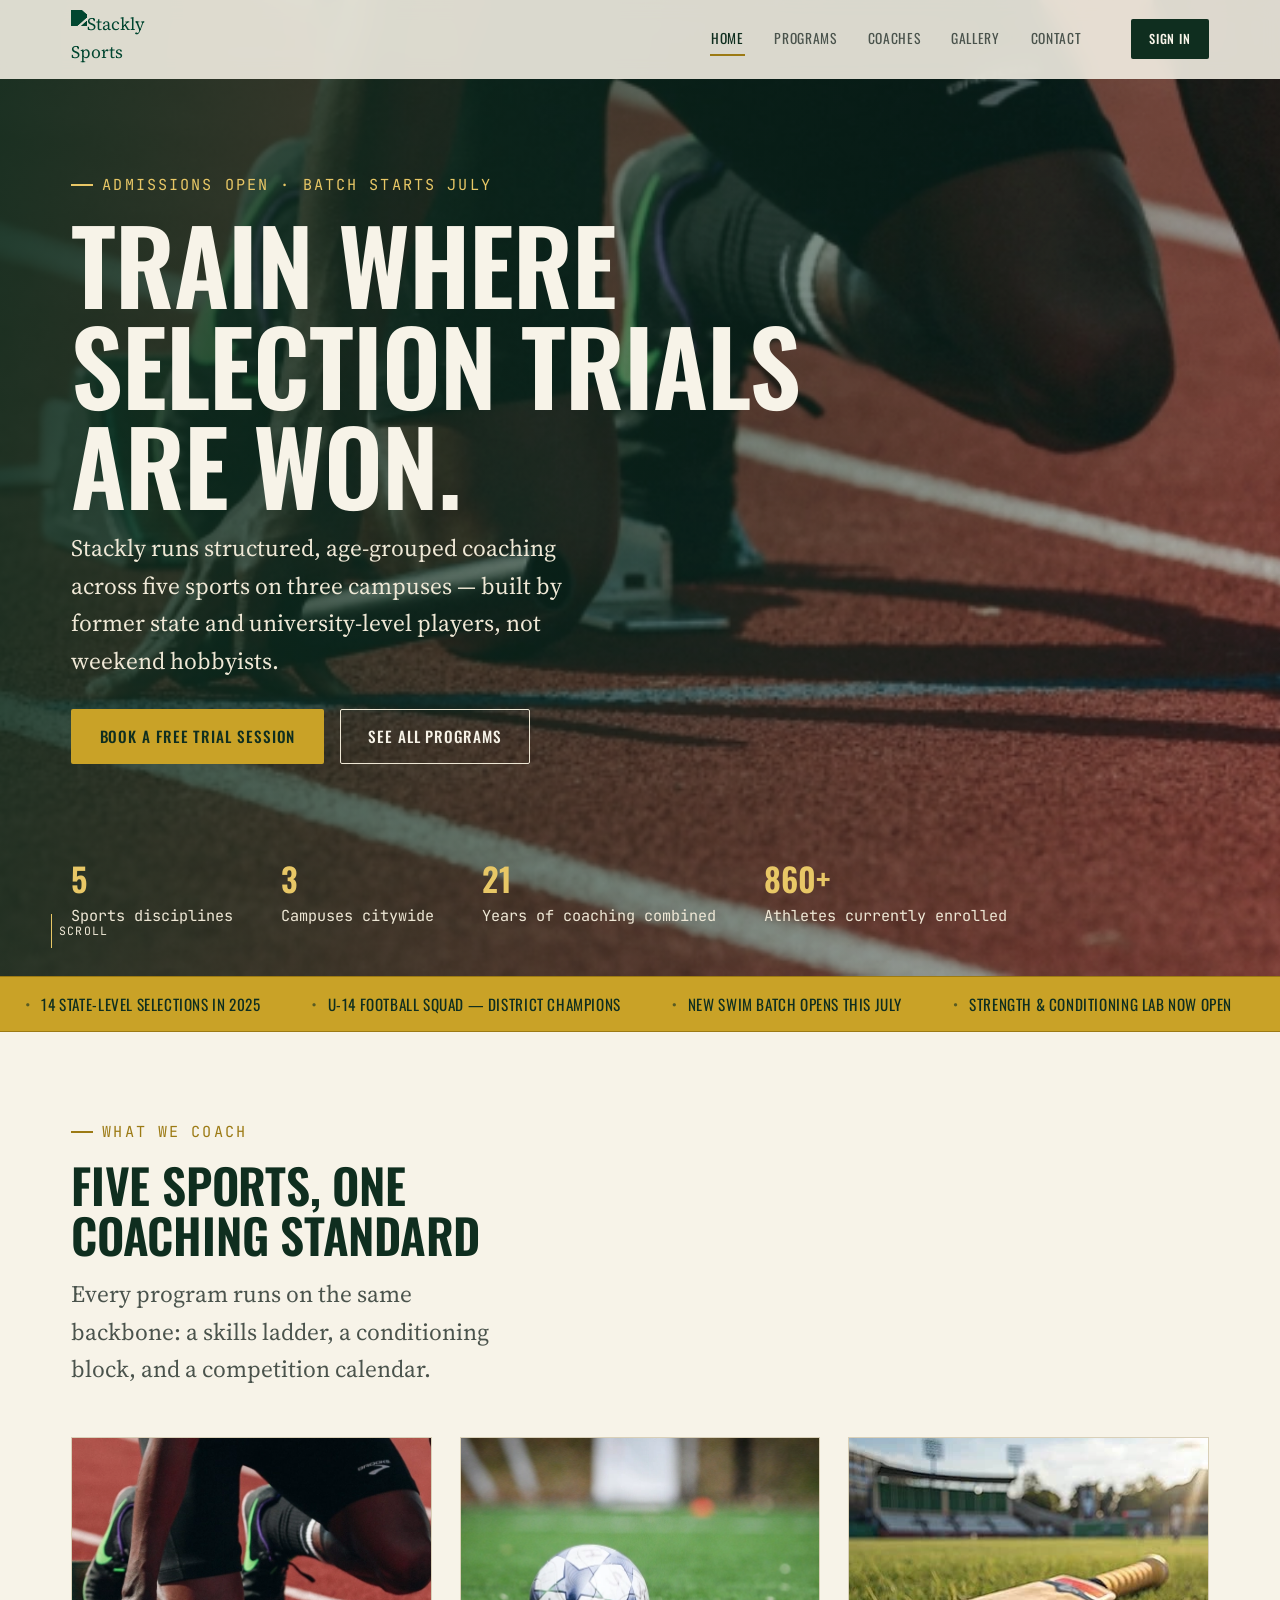
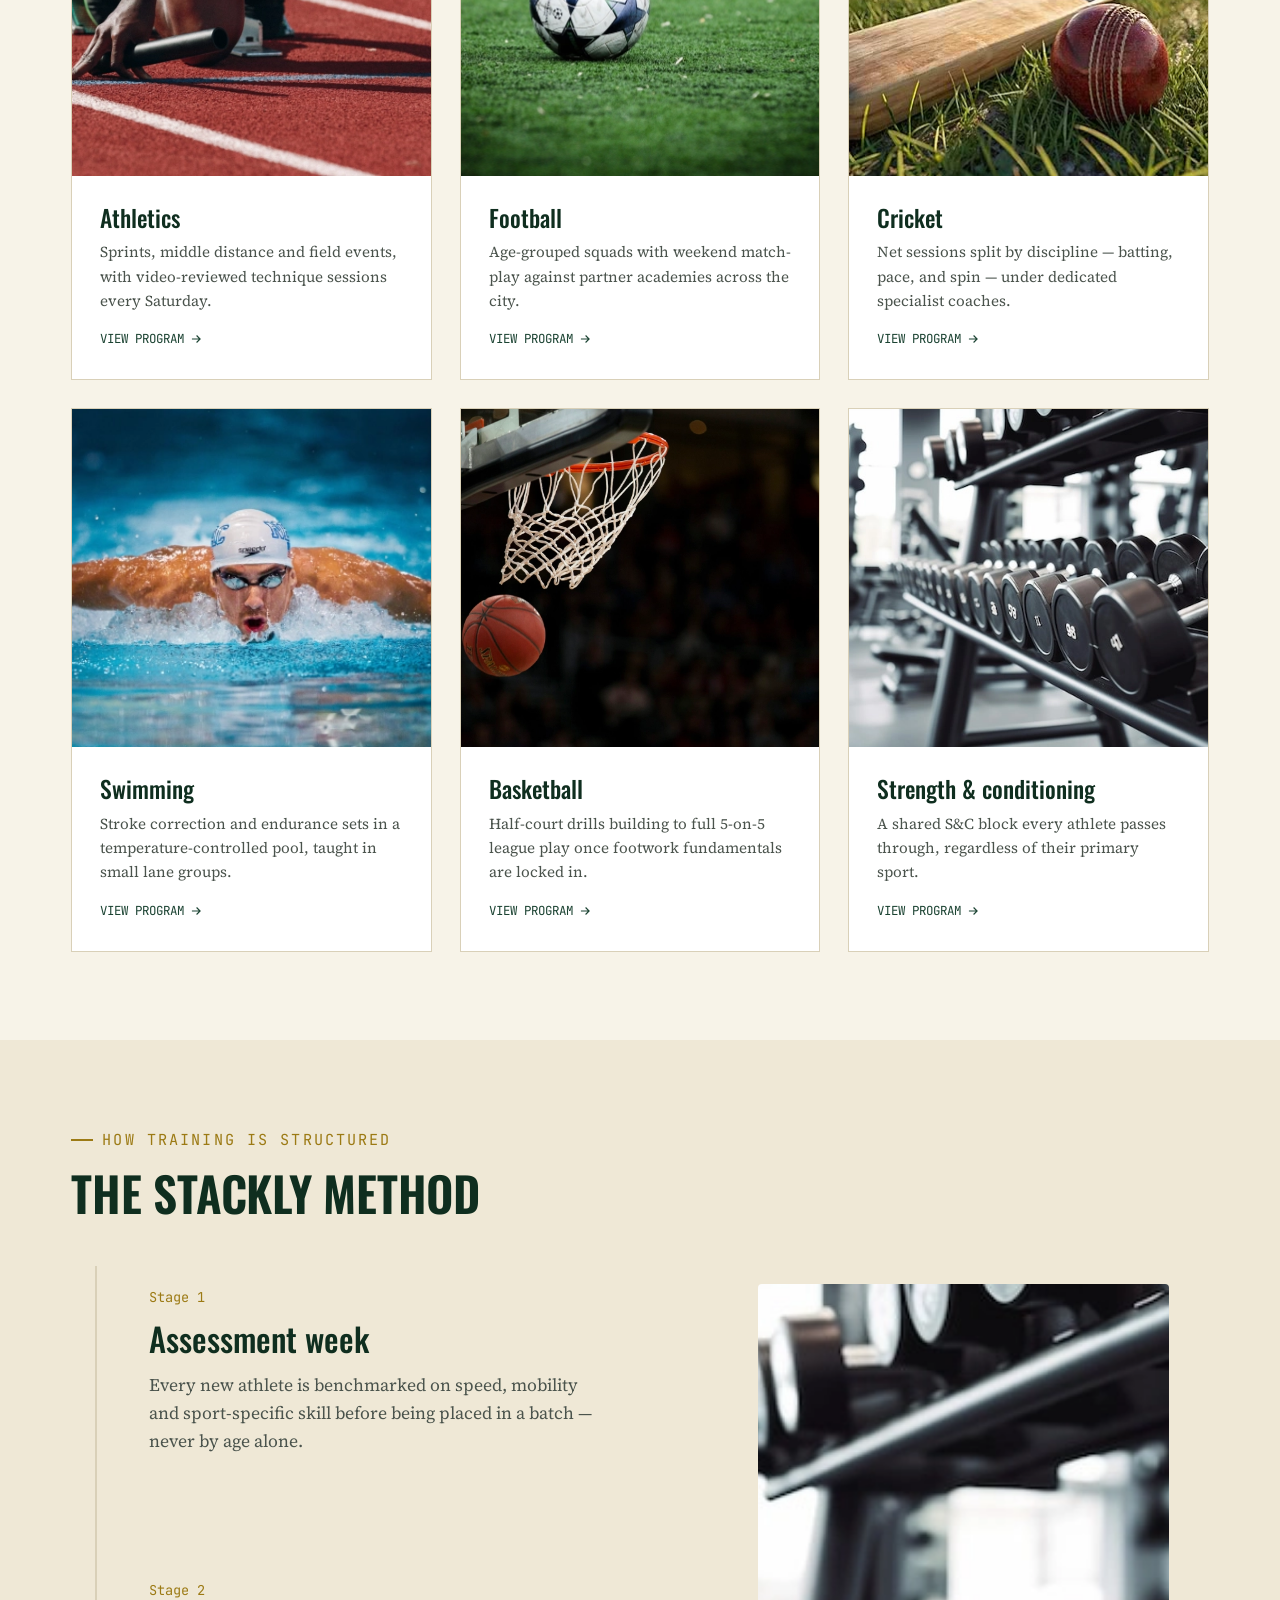
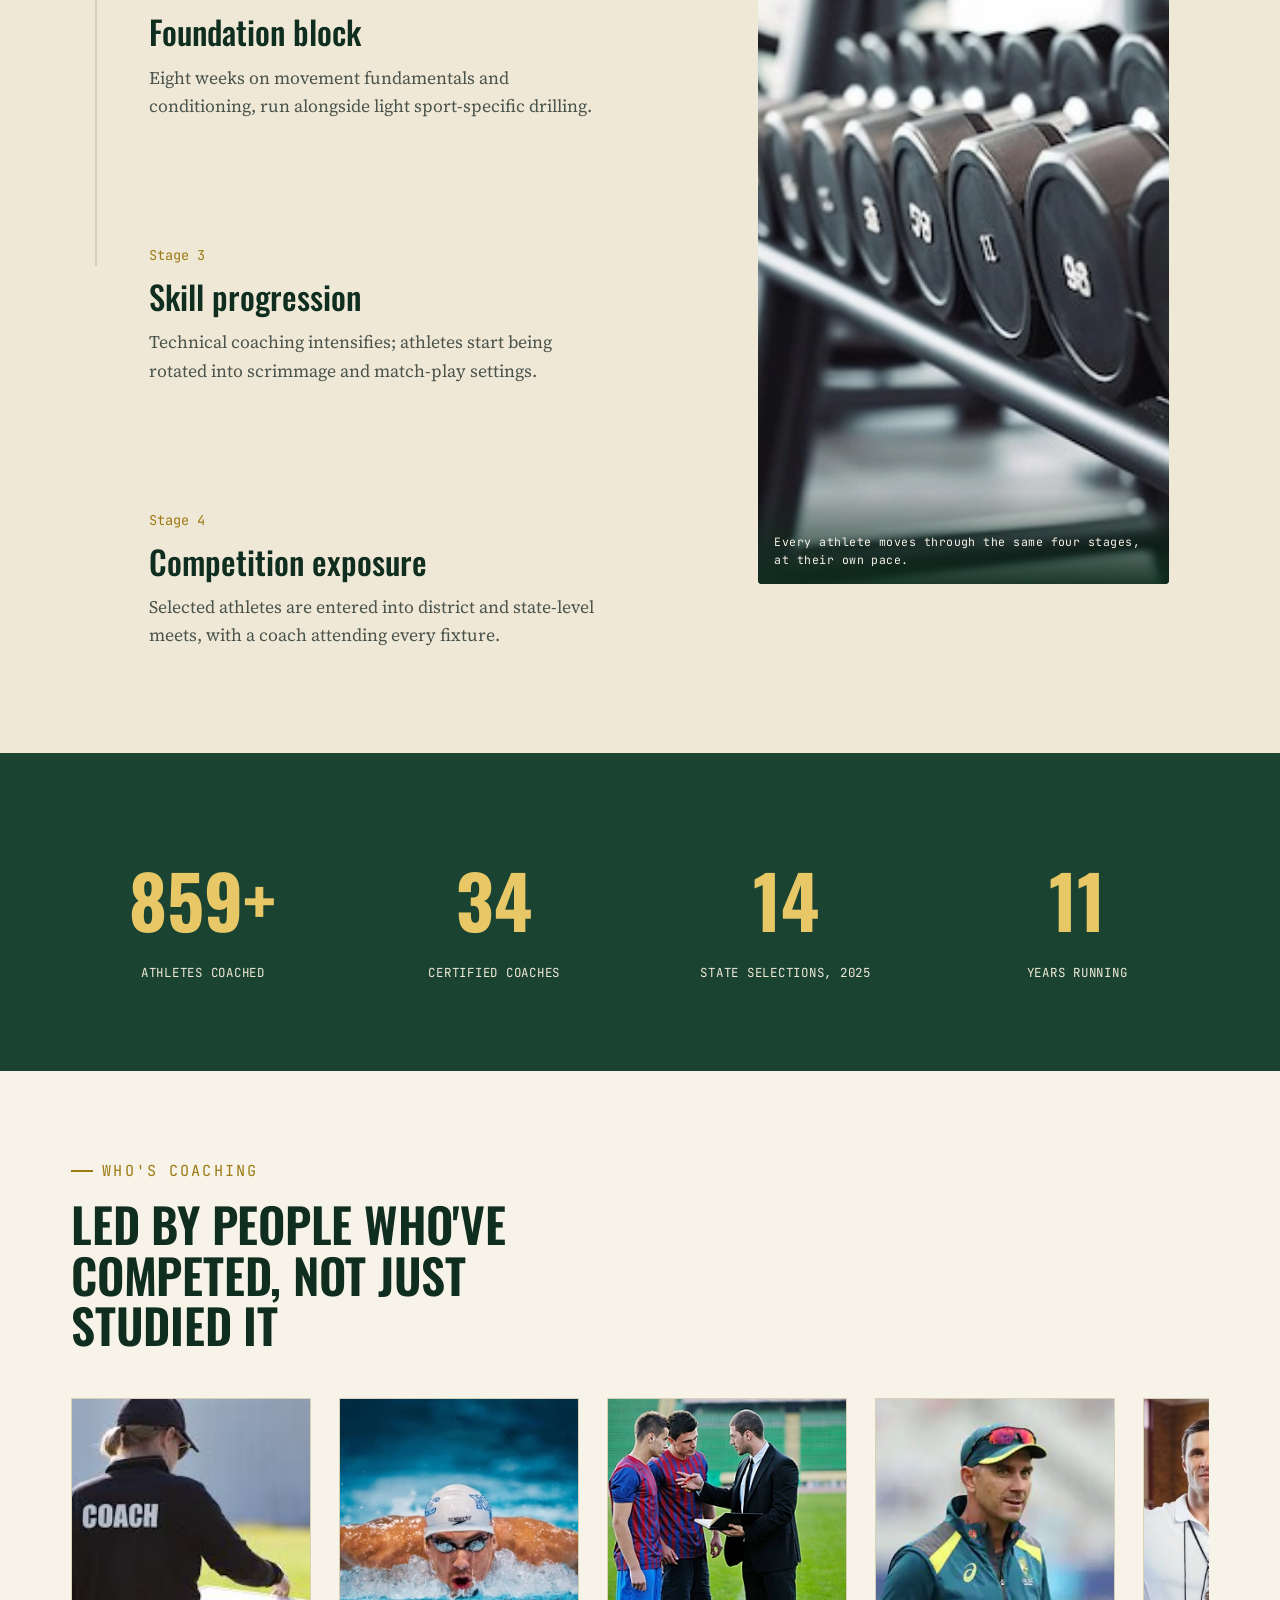
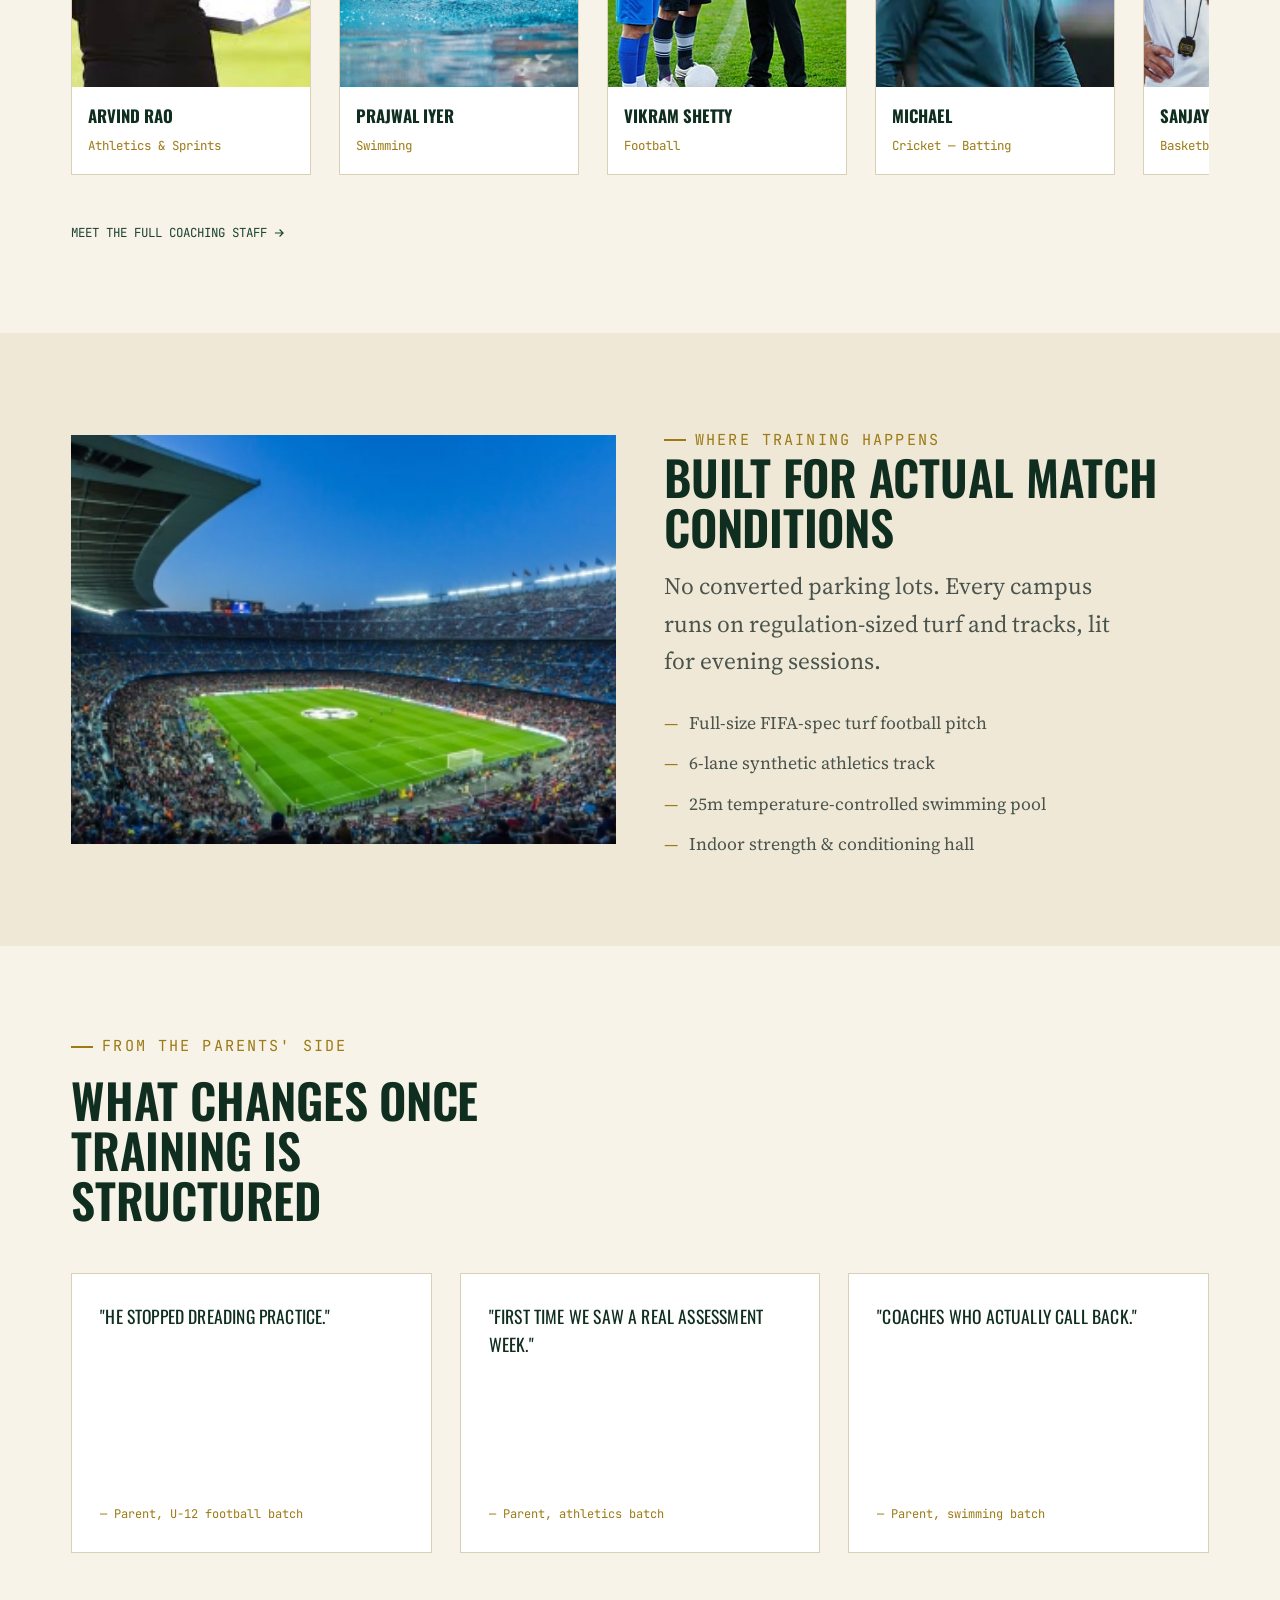
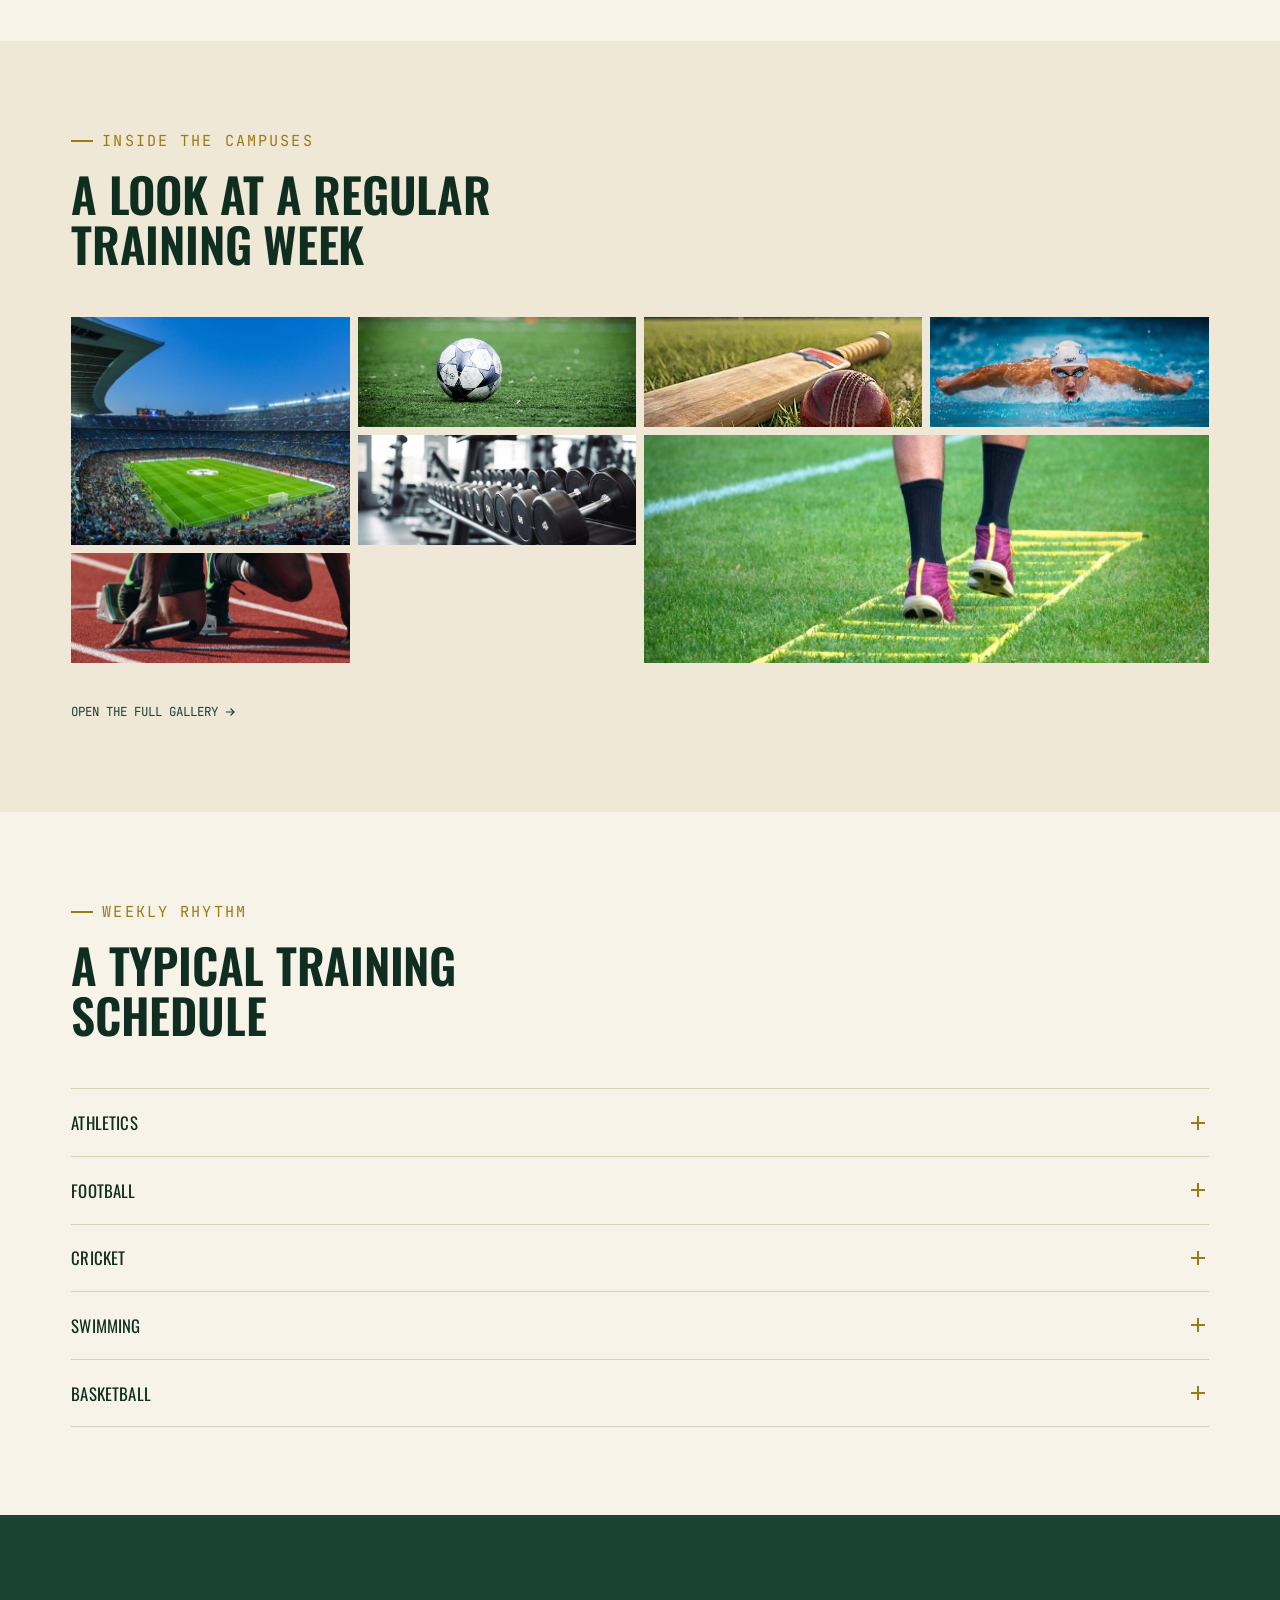
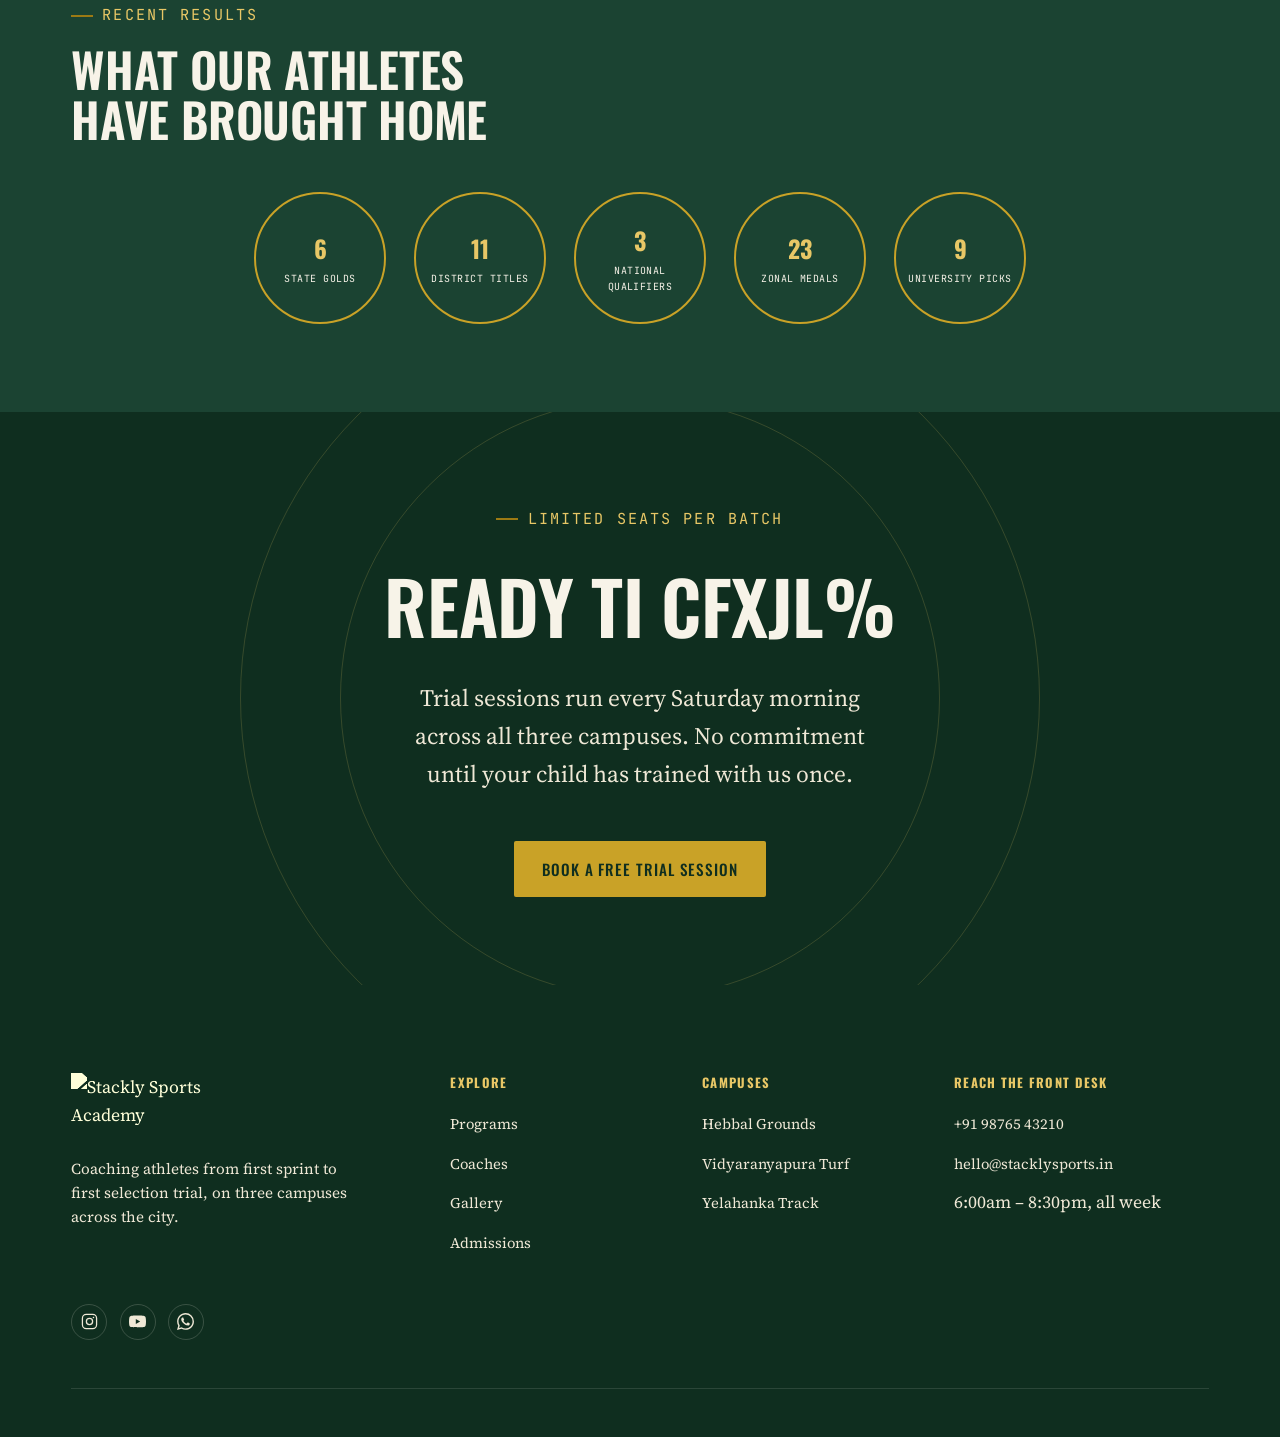
==== commit 85cdadff: "update" ====
--- a/index.html
+++ b/index.html
@@ -10,6 +10,42 @@
 <link rel="stylesheet" href="base.css">
 <link rel="stylesheet" href="nav.css">
 <link rel="stylesheet" href="home.css">
+<style>
+  
+  .method-layout{
+    display: grid;
+    grid-template-columns: 1.1fr 0.9fr;
+    gap: var(--gap-l);
+    align-items: start;
+  }
+  .method-visual{
+    position: sticky;
+    top: 100px;
+    overflow: hidden;
+    border-radius: 4px;
+  }
+  .method-visual img{
+    width: 100%;
+    aspect-ratio: 4 / 5;
+    object-fit: cover;
+    display: block;
+  }
+  .method-visual figcaption{
+    position: absolute;
+    left: 0; right: 0; bottom: 0;
+    background: linear-gradient(to top, rgba(15,46,31,0.92), transparent);
+    color: var(--cream);
+    font-family: var(--f-mono);
+    font-size: 0.72rem;
+    letter-spacing: 0.04em;
+    padding: 2.5rem 1rem 0.9rem;
+  }
+  @media (max-width: 900px){
+    .method-layout{ grid-template-columns: 1fr; }
+    .method-visual{ position: static; }
+    .method-visual img{ aspect-ratio: 16 / 9; }
+  }
+</style>
 </head>
 <body>
 <a class="skip-link" href="#main">Skip to content</a>
@@ -28,8 +64,8 @@
         <li><a href="contact.html">Contact</a></li>
       </ul>
       <div class="nav-cta">
-        <a href="contact.html" class="btn btn-ghost">Book a trial</a>
-        <a href="contact.html" class="btn btn-primary">Enrol now</a>
+       
+        <a href="signin.html" class="btn btn-primary">Sign in</a>
       </div>
     </nav>
     <button class="hamburger" aria-expanded="false" aria-label="Open menu" aria-controls="mobileDrawer">
@@ -45,6 +81,7 @@
 <div class="mobile-drawer" id="mobileDrawer" data-open="false">
   <div class="drawer-backdrop"></div>
   <nav class="drawer-panel" aria-label="Mobile">
+    <button class="drawer-close" type="button" aria-label="Close menu"><svg viewBox="0 0 24 24" width="20" height="20"><path d="M6 6l12 12M18 6L6 18"/></svg></button>
     <ul class="drawer-links">
       <li><a href="index.html" aria-current="page"><span>Home</span><span class="num">01</span></a></li>
       <li><a href="programs.html"><span>Programs</span><span class="num">02</span></a></li>
@@ -53,10 +90,11 @@
       <li><a href="contact.html"><span>Contact</span><span class="num">05</span></a></li>
     </ul>
     <div class="drawer-foot">
-      <a href="contact.html" class="btn btn-gold">Book a free trial session</a>
+    
+      <a href="signin.html" class="btn btn-ghost" style="border-color:var(--cream-dim);color:var(--cream);">Sign in</a>
       <div class="drawer-contact">
         <span>Open daily · 6:00am – 8:30pm</span>
-        <a href="tel:+919876543210">+91 98765 43210</a>
+        <a href="404.html">+91 98765 43210</a>
       </div>
     </div>
   </nav>
@@ -67,7 +105,7 @@
   <!-- 1. HERO — staggered word reveal + drift -->
   <section class="hero">
     <div class="hero-art" aria-hidden="true">
-      <img src="https://images.unsplash.com/photo-1461896836934-ffe607ba8211?w=1400&q=70&fm=webp&fit=crop&crop=center" alt="" width="1400" height="900" style="position:absolute;inset:0;width:100%;height:100%;object-fit:cover;opacity:0.9;">
+      <img src="/pic/run.webp" alt="" width="1400" height="900" style="position:absolute;inset:0;width:100%;height:100%;object-fit:cover;opacity:0.9;">
     </div>
     <div class="hero-inner">
       <span class="eyebrow hero-eyebrow">Admissions open · Batch starts July</span>
@@ -120,7 +158,7 @@
       </div>
       <div class="progrid">
         <article class="procard" data-reveal>
-          <img src="https://images.unsplash.com/photo-1558618666-fcd25c85cd64?w=600&q=70&fm=webp&fit=crop" alt="Athletics training" class="procard-img" width="600" height="338" loading="lazy">
+          <img src="/pic/run.webp" alt="Athletics training" class="procard-img" width="600" height="338" loading="lazy">
           <div class="procard-body">
             <h3>Athletics</h3>
             <p>Sprints, middle distance and field events, with video-reviewed technique sessions every Saturday.</p>
@@ -128,7 +166,7 @@
           </div>
         </article>
         <article class="procard" data-reveal>
-          <img src="https://images.unsplash.com/photo-1575361204480-aadea25e6e68?w=600&q=70&fm=webp&fit=crop" alt="Football training" class="procard-img" width="600" height="338" loading="lazy">
+          <img src="/pic/football (1).webp" alt="Football training" class="procard-img" width="600" height="338" loading="lazy">
           <div class="procard-body">
             <h3>Football</h3>
             <p>Age-grouped squads with weekend match-play against partner academies across the city.</p>
@@ -136,7 +174,7 @@
           </div>
         </article>
         <article class="procard" data-reveal>
-          <img src="https://images.unsplash.com/photo-1624526267942-ab0ff8a3e972?w=600&q=70&fm=webp&fit=crop" alt="Cricket practice" class="procard-img" width="600" height="338" loading="lazy">
+          <img src="/pic/crickett.webp" alt="Cricket practice" class="procard-img" width="600" height="338" loading="lazy">
           <div class="procard-body">
             <h3>Cricket</h3>
             <p>Net sessions split by discipline — batting, pace, and spin — under dedicated specialist coaches.</p>
@@ -144,7 +182,7 @@
           </div>
         </article>
         <article class="procard" data-reveal>
-          <img src="https://images.unsplash.com/photo-1530549387789-4c1017266635?w=600&q=70&fm=webp&fit=crop" alt="Swimming training" class="procard-img" width="600" height="338" loading="lazy">
+          <img src="/pic/swimmer.webp" alt="Swimming training" class="procard-img" width="600" height="338" loading="lazy">
           <div class="procard-body">
             <h3>Swimming</h3>
             <p>Stroke correction and endurance sets in a temperature-controlled pool, taught in small lane groups.</p>
@@ -152,7 +190,7 @@
           </div>
         </article>
         <article class="procard" data-reveal>
-          <img src="https://images.unsplash.com/photo-1546519638405-a2c5e1b2d634?w=600&q=70&fm=webp&fit=crop" alt="Basketball drills" class="procard-img" width="600" height="338" loading="lazy">
+          <img src="/pic/basket-ball.webp" alt="Basketball drills" class="procard-img" width="600" height="338" loading="lazy">
           <div class="procard-body">
             <h3>Basketball</h3>
             <p>Half-court drills building to full 5-on-5 league play once footwork fundamentals are locked in.</p>
@@ -160,7 +198,7 @@
           </div>
         </article>
         <article class="procard" data-reveal>
-          <img src="https://images.unsplash.com/photo-1534438327276-14e5300c3a48?w=600&q=70&fm=webp&fit=crop" alt="Strength and conditioning" class="procard-img" width="600" height="338" loading="lazy">
+          <img src="/pic/gym-ringan-modern-peralgym.webp" alt="Strength and conditioning" class="procard-img" width="600" height="338" loading="lazy">
           <div class="procard-body">
             <h3>Strength &amp; conditioning</h3>
             <p>A shared S&amp;C block every athlete passes through, regardless of their primary sport.</p>
@@ -178,35 +216,41 @@
         <span class="eyebrow">How training is structured</span>
         <h2>The Stackly method</h2>
       </div>
-      <div class="method-row">
-        <div class="method-line-col" aria-hidden="true">
-          <svg width="2" height="100%" viewBox="0 0 2 600" preserveAspectRatio="none" style="height:600px;">
-            <line x1="1" y1="0" x2="1" y2="600" stroke="var(--line)" stroke-width="2"/>
-            <line id="methodTraceLine" x1="1" y1="0" x2="1" y2="600" stroke="var(--gold-deep)" stroke-width="2" class="method-path"/>
-          </svg>
-        </div>
-        <div class="method-steps">
-          <div class="method-step" data-reveal>
-            <span class="step-num">Stage 1</span>
-            <h3>Assessment week</h3>
-            <p>Every new athlete is benchmarked on speed, mobility and sport-specific skill before being placed in a batch — never by age alone.</p>
-          </div>
-          <div class="method-step" data-reveal>
-            <span class="step-num">Stage 2</span>
-            <h3>Foundation block</h3>
-            <p>Eight weeks on movement fundamentals and conditioning, run alongside light sport-specific drilling.</p>
-          </div>
-          <div class="method-step" data-reveal>
-            <span class="step-num">Stage 3</span>
-            <h3>Skill progression</h3>
-            <p>Technical coaching intensifies; athletes start being rotated into scrimmage and match-play settings.</p>
-          </div>
-          <div class="method-step" data-reveal>
-            <span class="step-num">Stage 4</span>
-            <h3>Competition exposure</h3>
-            <p>Selected athletes are entered into district and state-level meets, with a coach attending every fixture.</p>
-          </div>
-        </div>
+      <div class="method-layout">
+        <div class="method-row">
+          <div class="method-line-col" aria-hidden="true">
+            <svg width="2" height="100%" viewBox="0 0 2 600" preserveAspectRatio="none" style="height:600px;">
+              <line x1="1" y1="0" x2="1" y2="600" stroke="var(--line)" stroke-width="2"/>
+              <line id="methodTraceLine" x1="1" y1="0" x2="1" y2="600" stroke="var(--gold-deep)" stroke-width="2" class="method-path"/>
+            </svg>
+          </div>
+          <div class="method-steps">
+            <div class="method-step" data-reveal>
+              <span class="step-num">Stage 1</span>
+              <h3>Assessment week</h3>
+              <p>Every new athlete is benchmarked on speed, mobility and sport-specific skill before being placed in a batch — never by age alone.</p>
+            </div>
+            <div class="method-step" data-reveal>
+              <span class="step-num">Stage 2</span>
+              <h3>Foundation block</h3>
+              <p>Eight weeks on movement fundamentals and conditioning, run alongside light sport-specific drilling.</p>
+            </div>
+            <div class="method-step" data-reveal>
+              <span class="step-num">Stage 3</span>
+              <h3>Skill progression</h3>
+              <p>Technical coaching intensifies; athletes start being rotated into scrimmage and match-play settings.</p>
+            </div>
+            <div class="method-step" data-reveal>
+              <span class="step-num">Stage 4</span>
+              <h3>Competition exposure</h3>
+              <p>Selected athletes are entered into district and state-level meets, with a coach attending every fixture.</p>
+            </div>
+          </div>
+        </div>
+        <figure class="method-visual" data-reveal>
+          <img src="/pic/gym-ringan-modern-peralgym.webp" alt="A coach guiding athletes through a structured conditioning block" width="720" height="900" loading="lazy">
+          <figcaption>Every athlete moves through the same four stages, at their own pace.</figcaption>
+        </figure>
       </div>
     </div>
   </section>
@@ -244,23 +288,23 @@
       </div>
       <div class="coach-rail" tabindex="0" aria-label="Coach previews, scroll horizontally" data-reveal>
         <article class="coach-tile">
-          <img src="https://images.unsplash.com/photo-1507003211169-0a1dd7228f2d?w=400&q=70&fm=webp&fit=crop&crop=face" alt="Portrait placeholder for Coach Arvind Rao" width="240" height="288" loading="lazy">
+          <img src="/pic/images .webp" alt="Portrait placeholder for Coach Arvind Rao" width="240" height="288" loading="lazy">
           <div class="coach-tile-body"><h4>Arvind Rao</h4><span>Athletics &amp; Sprints</span></div>
         </article>
         <article class="coach-tile">
-          <img src="https://images.unsplash.com/photo-1494790108377-be9c29b29330?w=400&q=70&fm=webp&fit=crop&crop=face" alt="Portrait placeholder for Coach Meera Iyer" width="240" height="288" loading="lazy">
-          <div class="coach-tile-body"><h4>Meera Iyer</h4><span>Swimming</span></div>
+          <img src="/pic/swimmer.webp" alt="Portrait placeholder for Coach Meera Iyer" width="240" height="288" loading="lazy">
+          <div class="coach-tile-body"><h4>Prajwal Iyer</h4><span>Swimming</span></div>
         </article>
         <article class="coach-tile">
-          <img src="https://images.unsplash.com/photo-1500648767791-00dcc994a43e?w=400&q=70&fm=webp&fit=crop&crop=face" alt="Portrait placeholder for Coach Vikram Shetty" width="240" height="288" loading="lazy">
+          <img src="/pic/coach33.webp" alt="Portrait placeholder for Coach Vikram Shetty" width="240" height="288" loading="lazy">
           <div class="coach-tile-body"><h4>Vikram Shetty</h4><span>Football</span></div>
         </article>
         <article class="coach-tile">
-          <img src="https://images.unsplash.com/photo-1438761681033-6461ffad8d80?w=400&q=70&fm=webp&fit=crop&crop=face" alt="Portrait placeholder for Coach Divya Nair" width="240" height="288" loading="lazy">
-          <div class="coach-tile-body"><h4>Divya Nair</h4><span>Cricket — Batting</span></div>
+          <img src="/pic/cricket1.webp" alt="Portrait placeholder for Coach Divya Nair" width="240" height="288" loading="lazy">
+          <div class="coach-tile-body"><h4>Michael</h4><span>Cricket — Batting</span></div>
         </article>
         <article class="coach-tile">
-          <img src="https://images.unsplash.com/photo-1472099645785-5658abf4ff4e?w=400&q=70&fm=webp&fit=crop&crop=face" alt="Portrait placeholder for Coach Sanjay Kulkarni" width="240" height="288" loading="lazy">
+          <img src="/pic/coach11.webp" alt="Portrait placeholder for Coach Sanjay Kulkarni" width="240" height="288" loading="lazy">
           <div class="coach-tile-body"><h4>Sanjay Kulkarni</h4><span>Basketball</span></div>
         </article>
       </div>
@@ -273,7 +317,7 @@
     <div class="wrap">
       <div class="facility-feature">
         <div class="facility-art" data-reveal>
-          <img src="https://images.unsplash.com/photo-1577223625816-7546f13df25d?w=640&q=70&fm=webp&fit=crop" alt="Overhead diagram-style view of the academy's full-size turf field" width="640" height="480" loading="lazy">
+          <img src="/pic/stadium1.webp" alt="Overhead diagram-style view of the academy's full-size turf field" width="640" height="480" loading="lazy">
         </div>
         <div class="facility-copy">
           <span class="eyebrow">Where training happens</span>
@@ -343,13 +387,13 @@
         <h2>A look at a regular training week</h2>
       </div>
       <div class="mosaic" data-reveal>
-        <div class="mosaic-cell m1"><img src="https://images.unsplash.com/photo-1461896836934-ffe607ba8211?w=600&q=70&fm=webp&fit=crop" alt="Athletics training session" loading="lazy"></div>
-        <div class="mosaic-cell"><img src="https://images.unsplash.com/photo-1575361204480-aadea25e6e68?w=600&q=70&fm=webp&fit=crop" alt="Football drill" loading="lazy"></div>
-        <div class="mosaic-cell"><img src="https://images.unsplash.com/photo-1624526267942-ab0ff8a3e972?w=600&q=70&fm=webp&fit=crop" alt="Cricket net practice" loading="lazy"></div>
-        <div class="mosaic-cell"><img src="https://images.unsplash.com/photo-1530549387789-4c1017266635?w=600&q=70&fm=webp&fit=crop" alt="Swimming lane training" loading="lazy"></div>
-        <div class="mosaic-cell"><img src="https://images.unsplash.com/photo-1534438327276-14e5300c3a48?w=600&q=70&fm=webp&fit=crop" alt="Strength training" loading="lazy"></div>
-        <div class="mosaic-cell m6"><img src="https://images.unsplash.com/photo-1546519638405-a2c5e1b2d634?w=800&q=70&fm=webp&fit=crop" alt="Basketball court drills" loading="lazy"></div>
-        <div class="mosaic-cell"><img src="https://images.unsplash.com/photo-1508098682722-e99c43a406b2?w=600&q=70&fm=webp&fit=crop" alt="Relay handoff training" loading="lazy"></div>
+        <div class="mosaic-cell m1"><img src="/pic/stadium1.webp" alt="Athletics training session" loading="lazy"></div>
+        <div class="mosaic-cell"><img src="/pic/football (1).webp" alt="Football drill" loading="lazy"></div>
+        <div class="mosaic-cell"><img src="/pic/crickett.webp" alt="Cricket net practice" loading="lazy"></div>
+        <div class="mosaic-cell"><img src="/pic/swimmer.webp" alt="Swimming lane training" loading="lazy"></div>
+        <div class="mosaic-cell"><img src="/pic/gym-ringan-modern-peralgym.webp" alt="Strength training" loading="lazy"></div>
+        <div class="mosaic-cell m6"><img src="/pic/footwork-drills.webp" alt="Basketball court drills" loading="lazy"></div>
+        <div class="mosaic-cell"><img src="/pic/run.webp" alt="Relay handoff training" loading="lazy"></div>
       </div>
       <p style="margin-top:1.4rem;"><a href="gallery.html" class="procard-link" style="color: var(--field);">Open the full gallery <svg viewBox="0 0 24 24" width="14" height="14" fill="none" stroke="currentColor" stroke-width="2"><path d="M5 12h14M13 6l6 6-6 6"/></svg></a></p>
     </div>
@@ -436,10 +480,11 @@
 <footer class="site-footer">
   <div class="wrap">
     <div class="footer-grid">
-      <div class="footer-brand">
+      <div class="footer-brand"><a href="index.html">
         <img src="https://wsrv.nl/?url=https://snabsolutions.in/wp-content/uploads/2026/02/stackly-snab-solutions.png&w=260&h=104&output=webp&q=80&fit=inside" alt="Stackly Sports Academy" class="footer-logo" width="130" height="52" loading="lazy">
-        <p class="footer-tagline">Coaching athletes from first sprint to first selection trial, on three campuses across the city.</p>
-      </div>
+        </a><p class="footer-tagline">Coaching athletes from first sprint to first selection trial, on three campuses across the city.</p>
+      </div>
+      
       <div class="footer-col">
         <h4>Explore</h4>
         <ul>
@@ -465,15 +510,27 @@
           <li>6:00am – 8:30pm, all week</li>
         </ul>
       </div>
-    </div>
-    <div class="footer-bottom">
-      <span>&copy; <span data-year></span> Stackly Sports Academy. All rights reserved.</span>
-      <div class="footer-socials" aria-label="Social links">
-        <a href="#" aria-label="Instagram">IG</a>
-        <a href="#" aria-label="YouTube">YT</a>
-        <a href="#" aria-label="WhatsApp">WA</a>
-      </div>
-    </div>
+        <div class="footer-socials" aria-label="Social links">
+  <a href="404.html" target="_blank" rel="noopener noreferrer" aria-label="Instagram">
+    <svg viewBox="0 0 24 24" fill="none" stroke="currentColor" stroke-width="1.8" stroke-linecap="round" stroke-linejoin="round" aria-hidden="true">
+      <rect x="2" y="2" width="20" height="20" rx="5.5"/>
+      <circle cx="12" cy="12" r="4.4"/>
+      <circle cx="17.6" cy="6.4" r="1.1" fill="currentColor" stroke="none"/>
+    </svg>
+  </a>
+  <a href="404.html" target="_blank" rel="noopener noreferrer" aria-label="YouTube">
+    <svg viewBox="0 0 24 24" fill="currentColor" aria-hidden="true">
+      <path d="M23.5 6.2a3 3 0 0 0-2.11-2.12C19.5 3.55 12 3.55 12 3.55s-7.5 0-9.39.53A3 3 0 0 0 .5 6.2 31.3 31.3 0 0 0 0 12a31.3 31.3 0 0 0 .5 5.8 3 3 0 0 0 2.11 2.12c1.89.53 9.39.53 9.39.53s7.5 0 9.39-.53a3 3 0 0 0 2.11-2.12A31.3 31.3 0 0 0 24 12a31.3 31.3 0 0 0-.5-5.8zM9.6 15.6V8.4l6.2 3.6z"/>
+    </svg>
+  </a>
+  <a href="404.html" target="_blank" rel="noopener noreferrer" aria-label="WhatsApp">
+    <svg viewBox="0 0 24 24" fill="currentColor" aria-hidden="true">
+      <path d="M17.472 14.382c-.297-.149-1.758-.867-2.03-.967-.273-.099-.471-.148-.67.15-.197.297-.767.966-.94 1.164-.173.199-.347.223-.644.075-.297-.15-1.255-.463-2.39-1.475-.883-.788-1.48-1.761-1.653-2.059-.173-.297-.018-.458.13-.606.134-.133.298-.347.446-.52.149-.174.198-.298.298-.497.099-.198.05-.371-.025-.52-.075-.149-.669-1.612-.916-2.207-.242-.579-.487-.5-.669-.51-.173-.008-.371-.01-.57-.01-.198 0-.52.074-.792.372-.272.297-1.04 1.016-1.04 2.479 0 1.462 1.065 2.875 1.213 3.074.149.198 2.096 3.2 5.077 4.487.709.306 1.262.489 1.694.625.712.227 1.36.195 1.871.118.571-.085 1.758-.719 2.006-1.413.248-.694.248-1.289.173-1.413-.074-.124-.272-.198-.57-.347m-5.421 7.403h-.004a9.87 9.87 0 01-5.031-1.378l-.361-.214-3.741.982.998-3.648-.235-.374a9.86 9.86 0 01-1.51-5.26c.001-5.45 4.436-9.884 9.888-9.884 2.64 0 5.122 1.03 6.988 2.898a9.825 9.825 0 012.893 6.994c-.003 5.45-4.437 9.884-9.885 9.884m8.413-18.297A11.815 11.815 0 0012.05 0C5.495 0 .16 5.335.157 11.892c0 2.096.547 4.142 1.588 5.945L.057 24l6.305-1.654a11.882 11.882 0 005.683 1.448h.005c6.554 0 11.89-5.335 11.893-11.893a11.821 11.821 0 00-3.48-8.413z"/>
+    </svg>
+  </a>
+</div>
+    </div>
+
   </div>
 </footer>
 
--- a/nav.css
+++ b/nav.css
@@ -37,7 +37,7 @@
   flex-shrink: 0;
 }
 .brand-mark{
-  height: 52px;
+  height: 58px;
   width: auto;
   max-width: 110px;
   border-radius: 0;
@@ -127,6 +127,7 @@
   z-index: 260;
 }
 .hamburger-box{
+  display: block;
   width: 24px; height: 18px;
   margin: auto;
   position: relative;
@@ -173,18 +174,33 @@
 
 .drawer-panel{
   position:absolute;
-  top:0; right:0; bottom:0;
-  width: min(86vw, 380px);
+  top:0; right:0; bottom:0; left:0;
+  width: 100%;
   background: var(--field);
   padding: calc(78px + var(--gap-m)) var(--gap-l) var(--gap-l);
   display:flex;
   flex-direction:column;
   gap: var(--gap-l);
-  transform: translateX(102%);
+  transform: translateX(100%);
   transition: transform .45s var(--ease-out);
   overflow-y: auto;
 }
 .mobile-drawer[data-open="true"] .drawer-panel{ transform: translateX(0); }
+
+/* close button — lives inside the panel so it stays clickable above
+   the full-screen drawer (the header hamburger is covered when open) */
+.drawer-close{
+  position:absolute;
+  top: calc(78px - 56px); right: var(--gap-l);
+  width:44px; height:44px;
+  display:flex; align-items:center; justify-content:center;
+  background:none; border:1.5px solid rgba(247,243,232,0.3);
+  border-radius:50%; color: var(--cream);
+  transition: border-color .2s, background .2s, transform .2s;
+}
+.drawer-close:hover{ border-color: var(--gold-soft); background: rgba(232,199,102,0.12); }
+.drawer-close:active{ transform: scale(0.94); }
+.drawer-close svg{ display:block; width:20px; height:20px; stroke: currentColor; fill:none; stroke-width:2; }
 
 .drawer-links{ display:flex; flex-direction:column; gap: 0; }
 .drawer-links li{ border-bottom: 1px solid rgba(247,243,232,0.14); }
@@ -219,7 +235,7 @@
   transition: opacity .5s var(--ease-out) .25s;
 }
 .mobile-drawer[data-open="true"] .drawer-foot{ opacity: 1; }
-.drawer-foot .btn-gold{ width:100%; justify-content:center; }
+.drawer-foot .btn{ width:100%; justify-content:center; }
 .drawer-contact{
   font-family: var(--f-mono);
   font-size: 0.8rem;
@@ -231,8 +247,13 @@
 .drawer-contact a{ color: var(--gold-soft); }
 
 @media (max-width: 880px){
-  .main-nav .nav-links, .main-nav .nav-cta .btn-ghost{ display:none; }
-  .hamburger{ display:block; }
+  .main-nav .nav-links, .main-nav .nav-cta{ display:none; }
+  .hamburger{ display:flex; align-items:center; justify-content:center; }
+}
+/* drawer is a mobile-only surface — never let it linger on desktop
+   (e.g. if the viewport is widened while it's open) */
+@media (min-width: 881px){
+  .mobile-drawer{ display:none; }
 }
 
 body.drawer-locked{ overflow: hidden; }
@@ -290,4 +311,23 @@
 }
 @media (max-width: 540px){
   .footer-grid{ grid-template-columns: 1fr; }
-}+}
+
+.footer-socials{ display:flex; gap: 0.7em; }
+.footer-socials a{
+  color: var(--cream-dim);
+  width: 36px; height: 36px;
+  display: inline-flex;
+  align-items: center;
+  justify-content: center;
+  border: 1px solid rgba(247,243,232,0.18);
+  border-radius: 50%;
+  transition: color .25s var(--ease-out), background .25s, border-color .25s, transform .25s;
+}
+.footer-socials a:hover{
+  color: var(--field-deep);
+  background: var(--gold-soft);
+  border-color: var(--gold-soft);
+  transform: translateY(-2px);
+}
+.footer-socials svg{ width: 17px; height: 17px; display: block; }
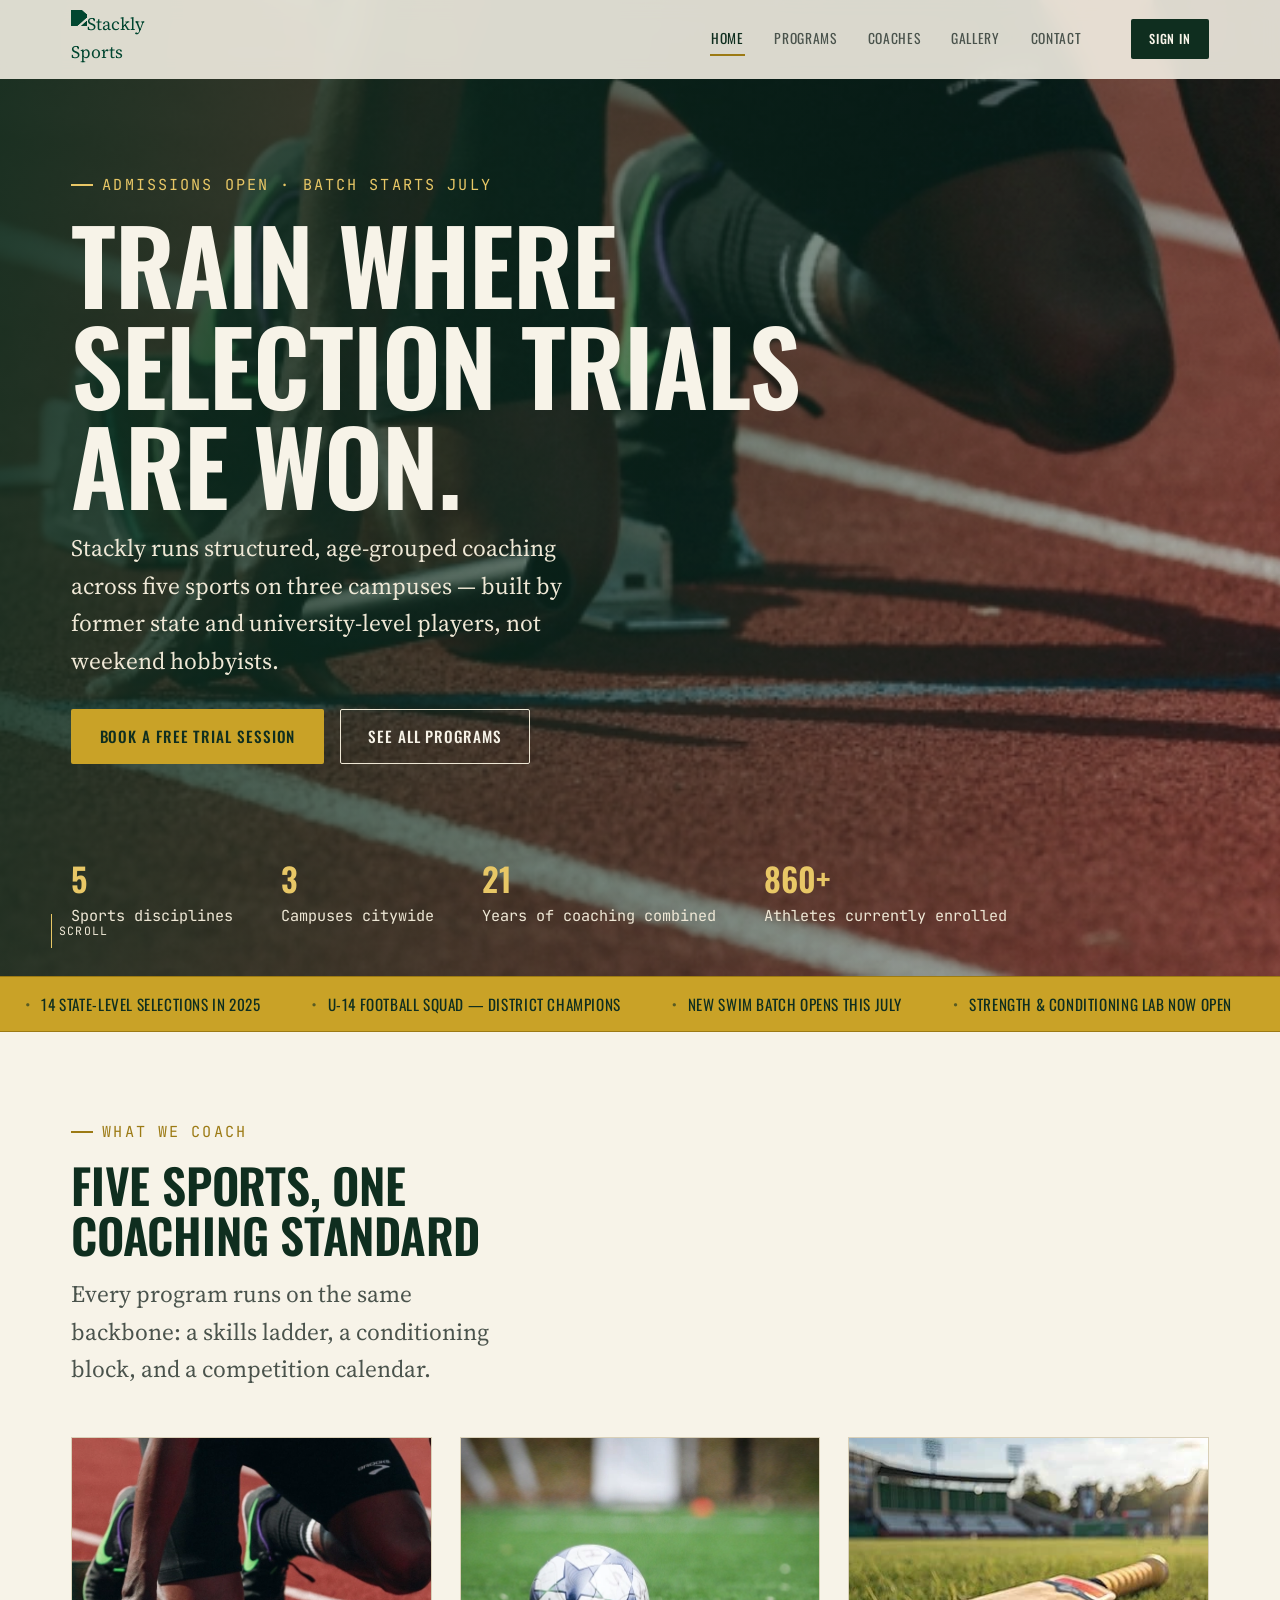
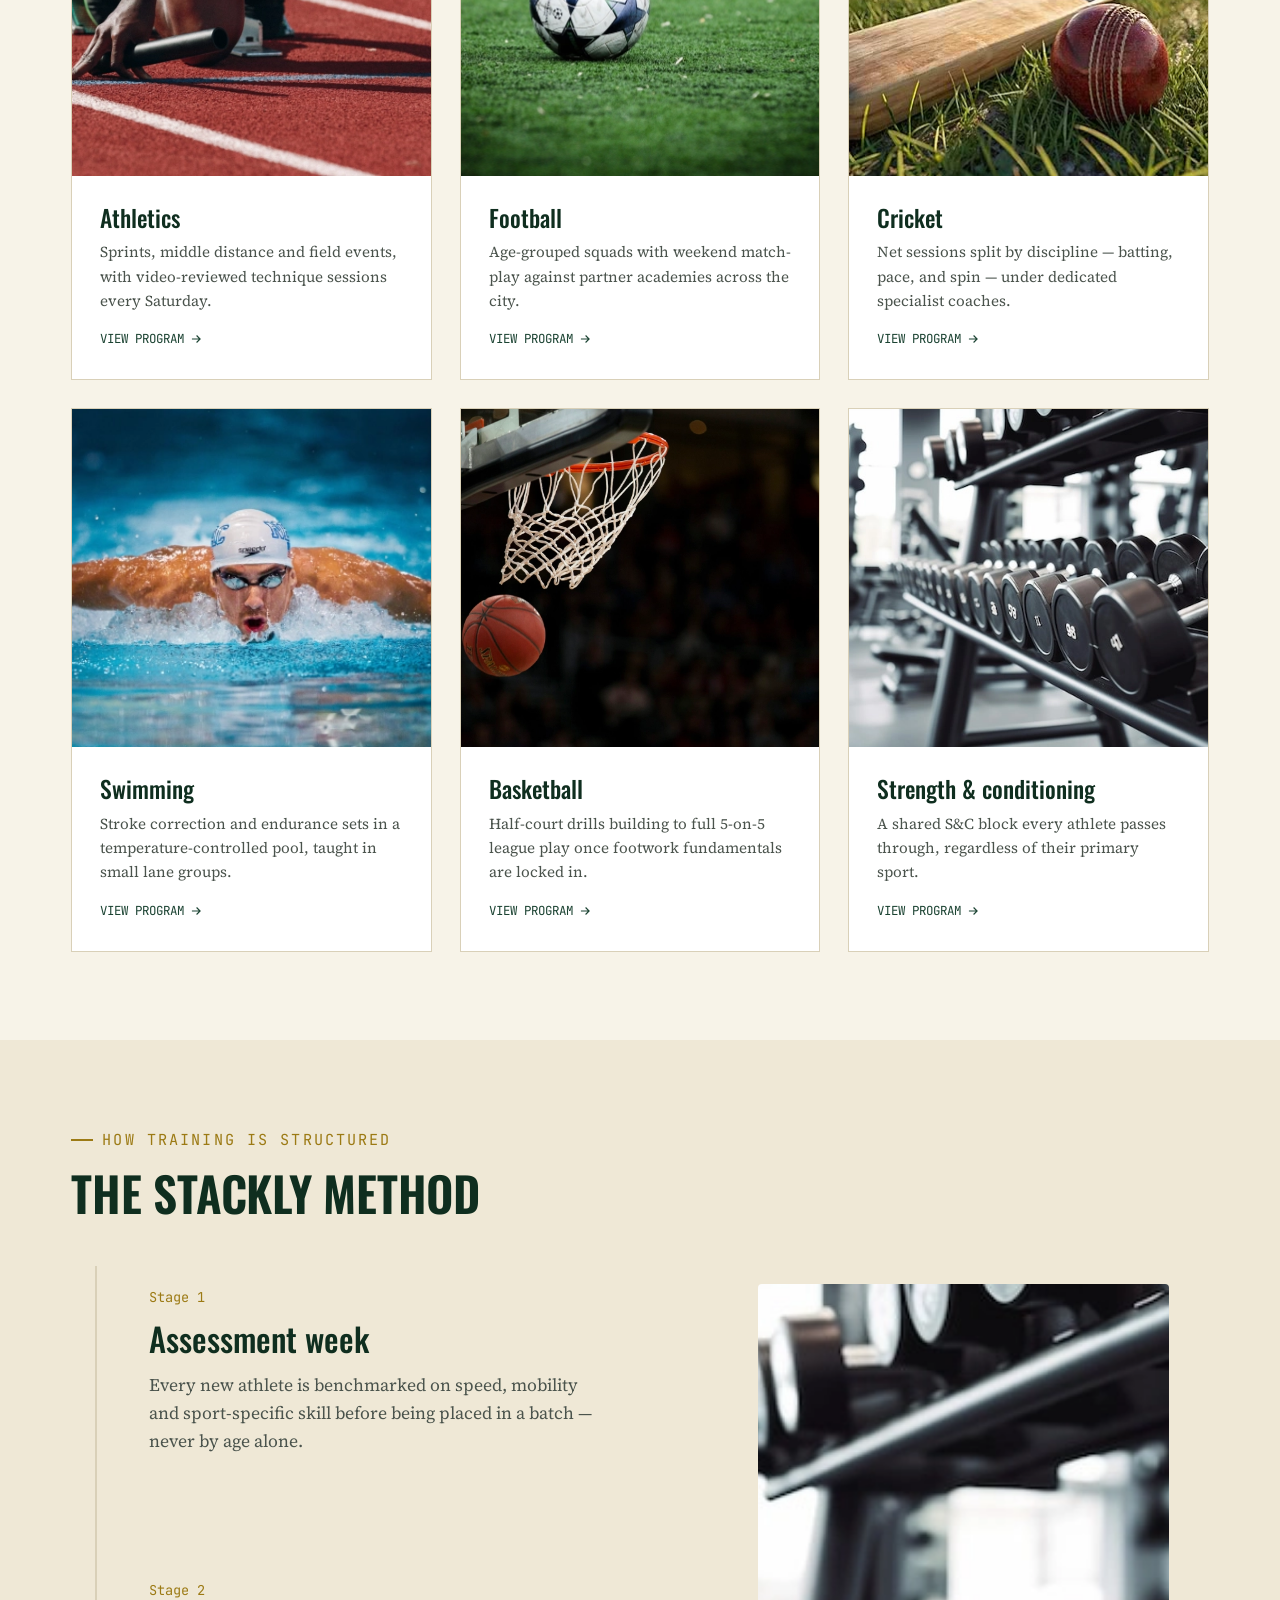
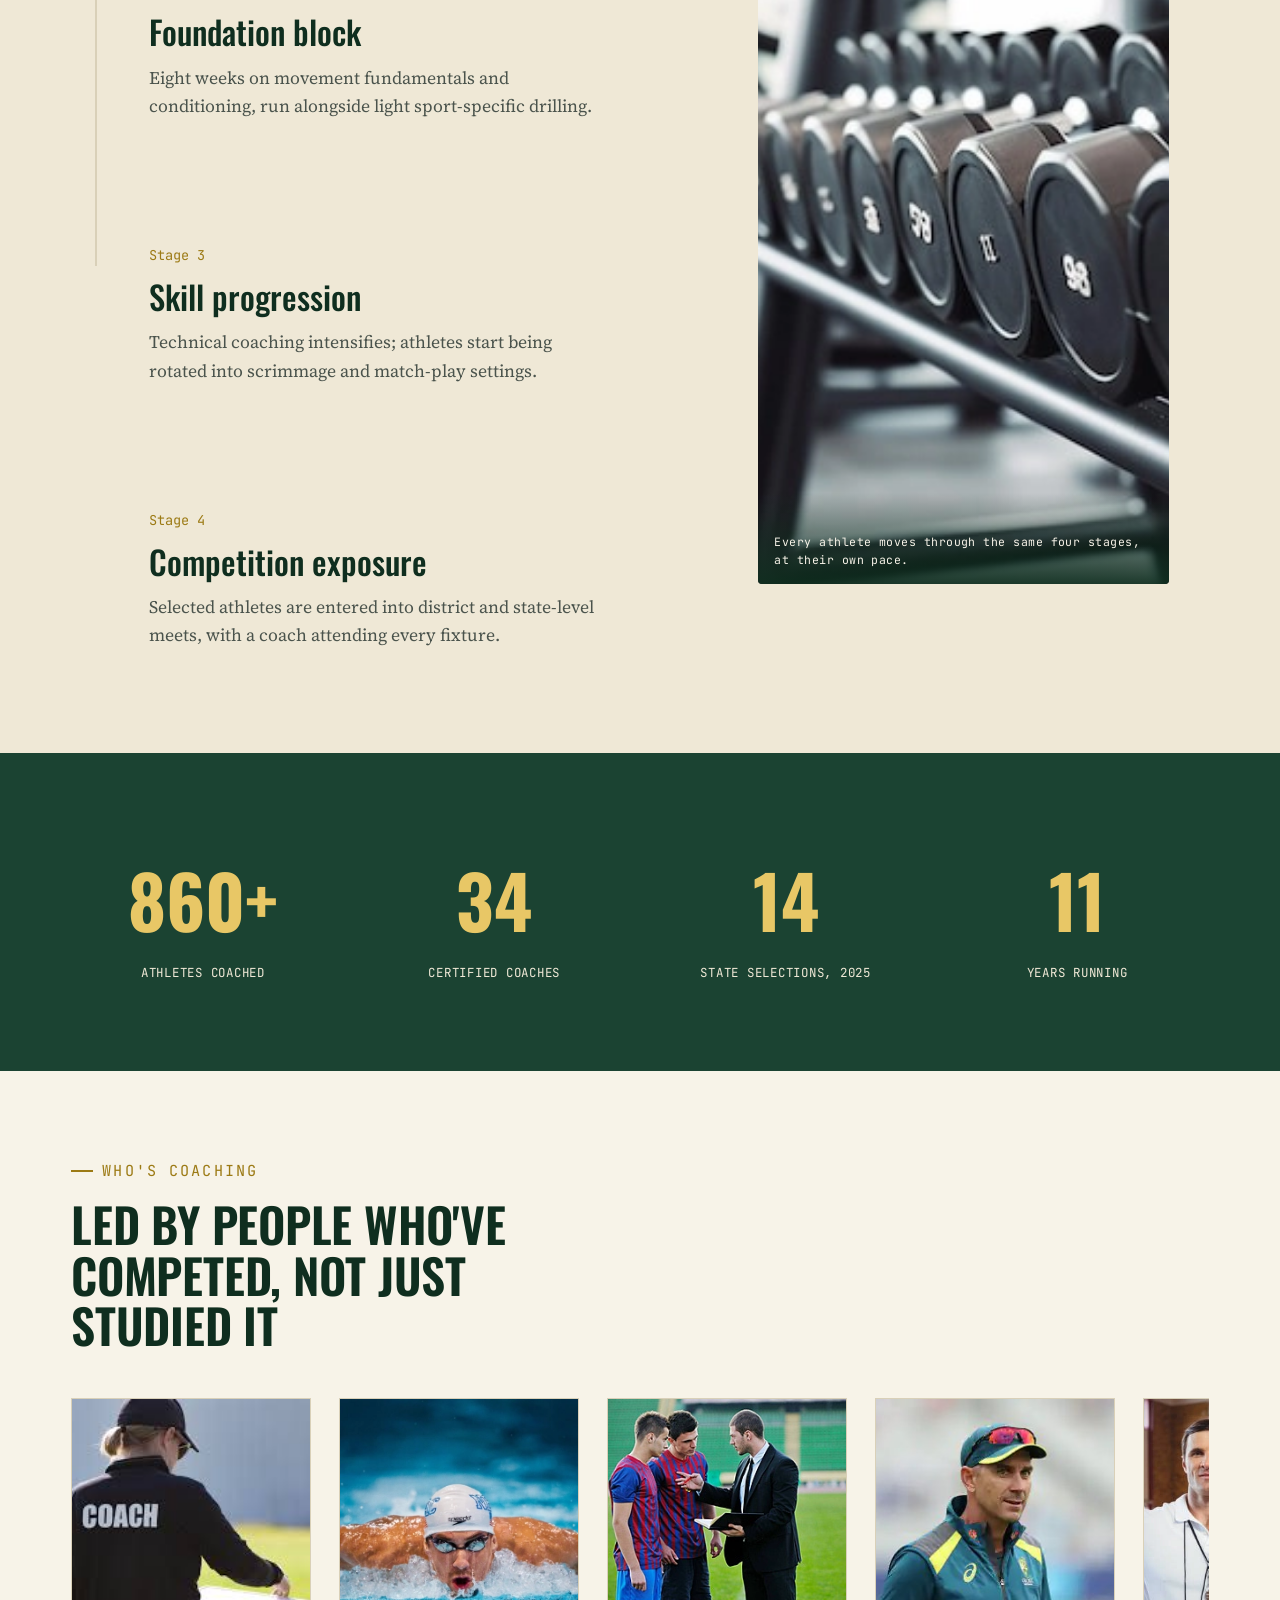
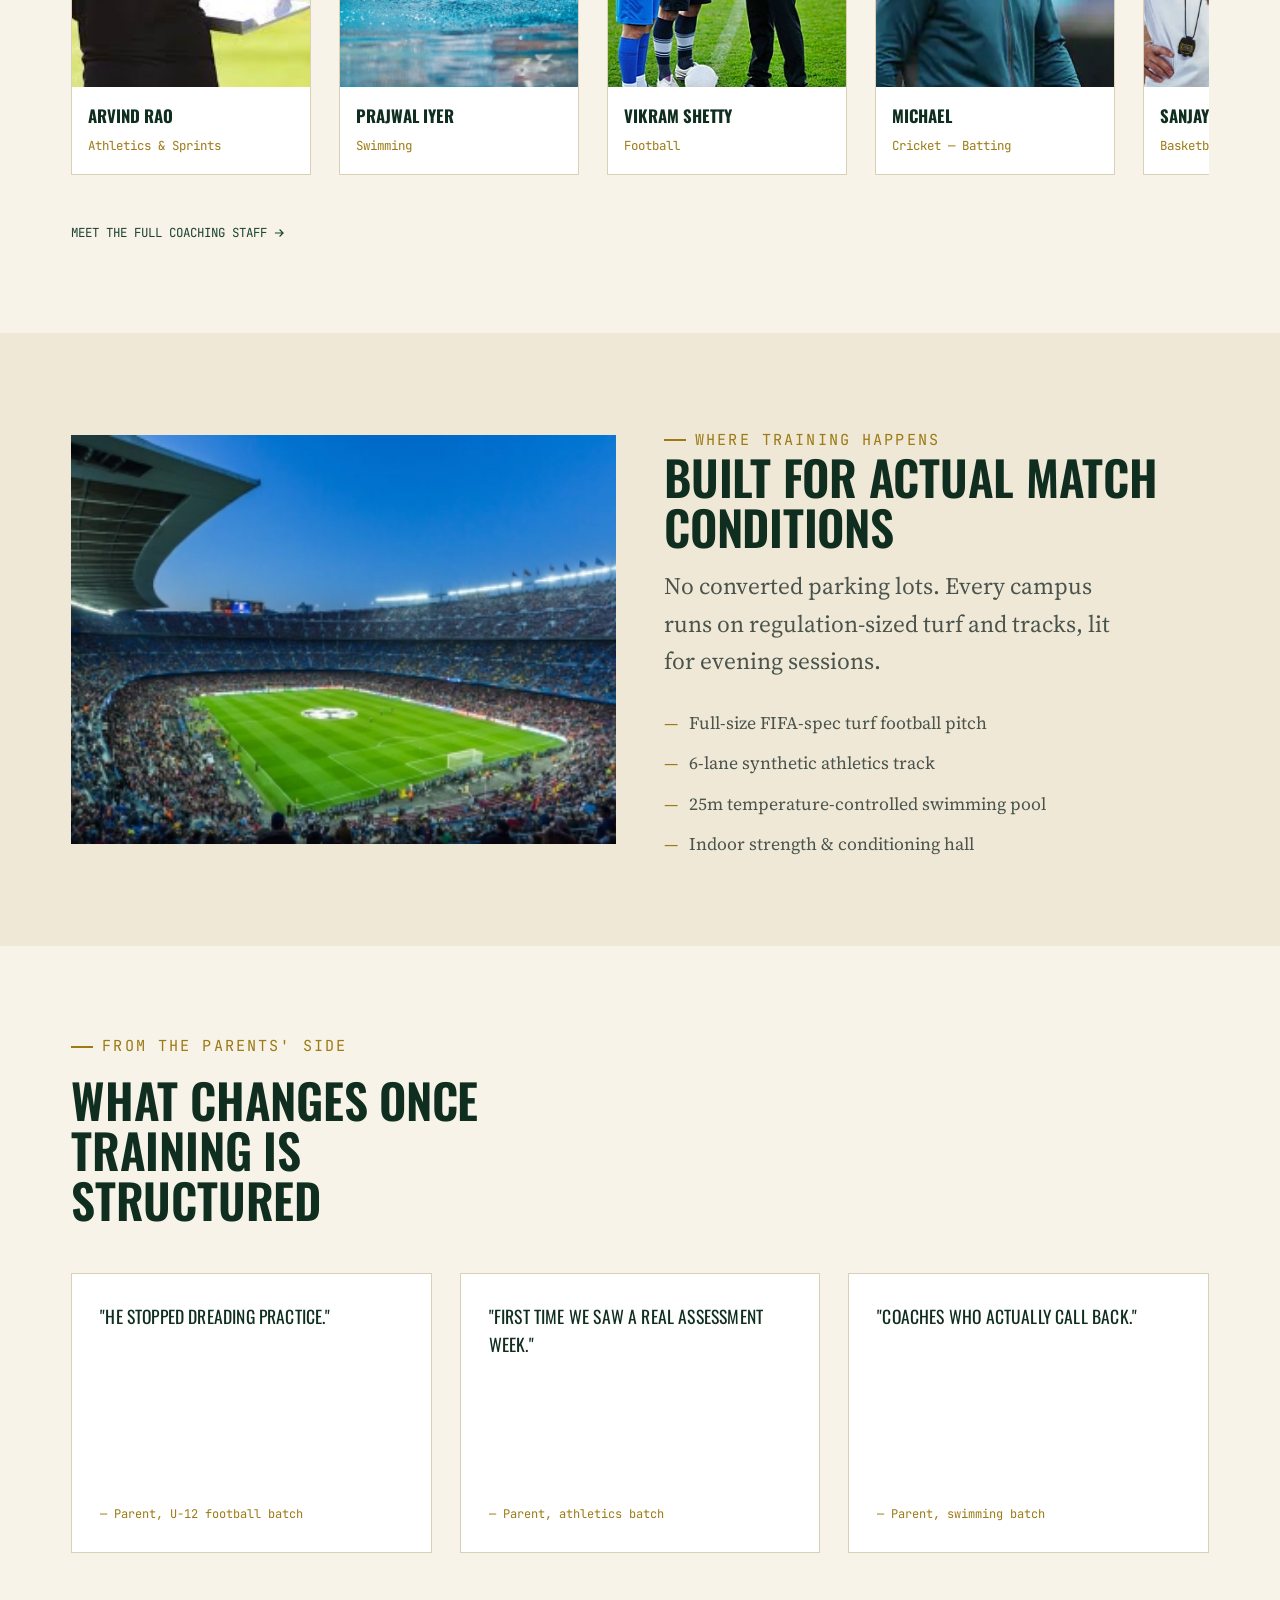
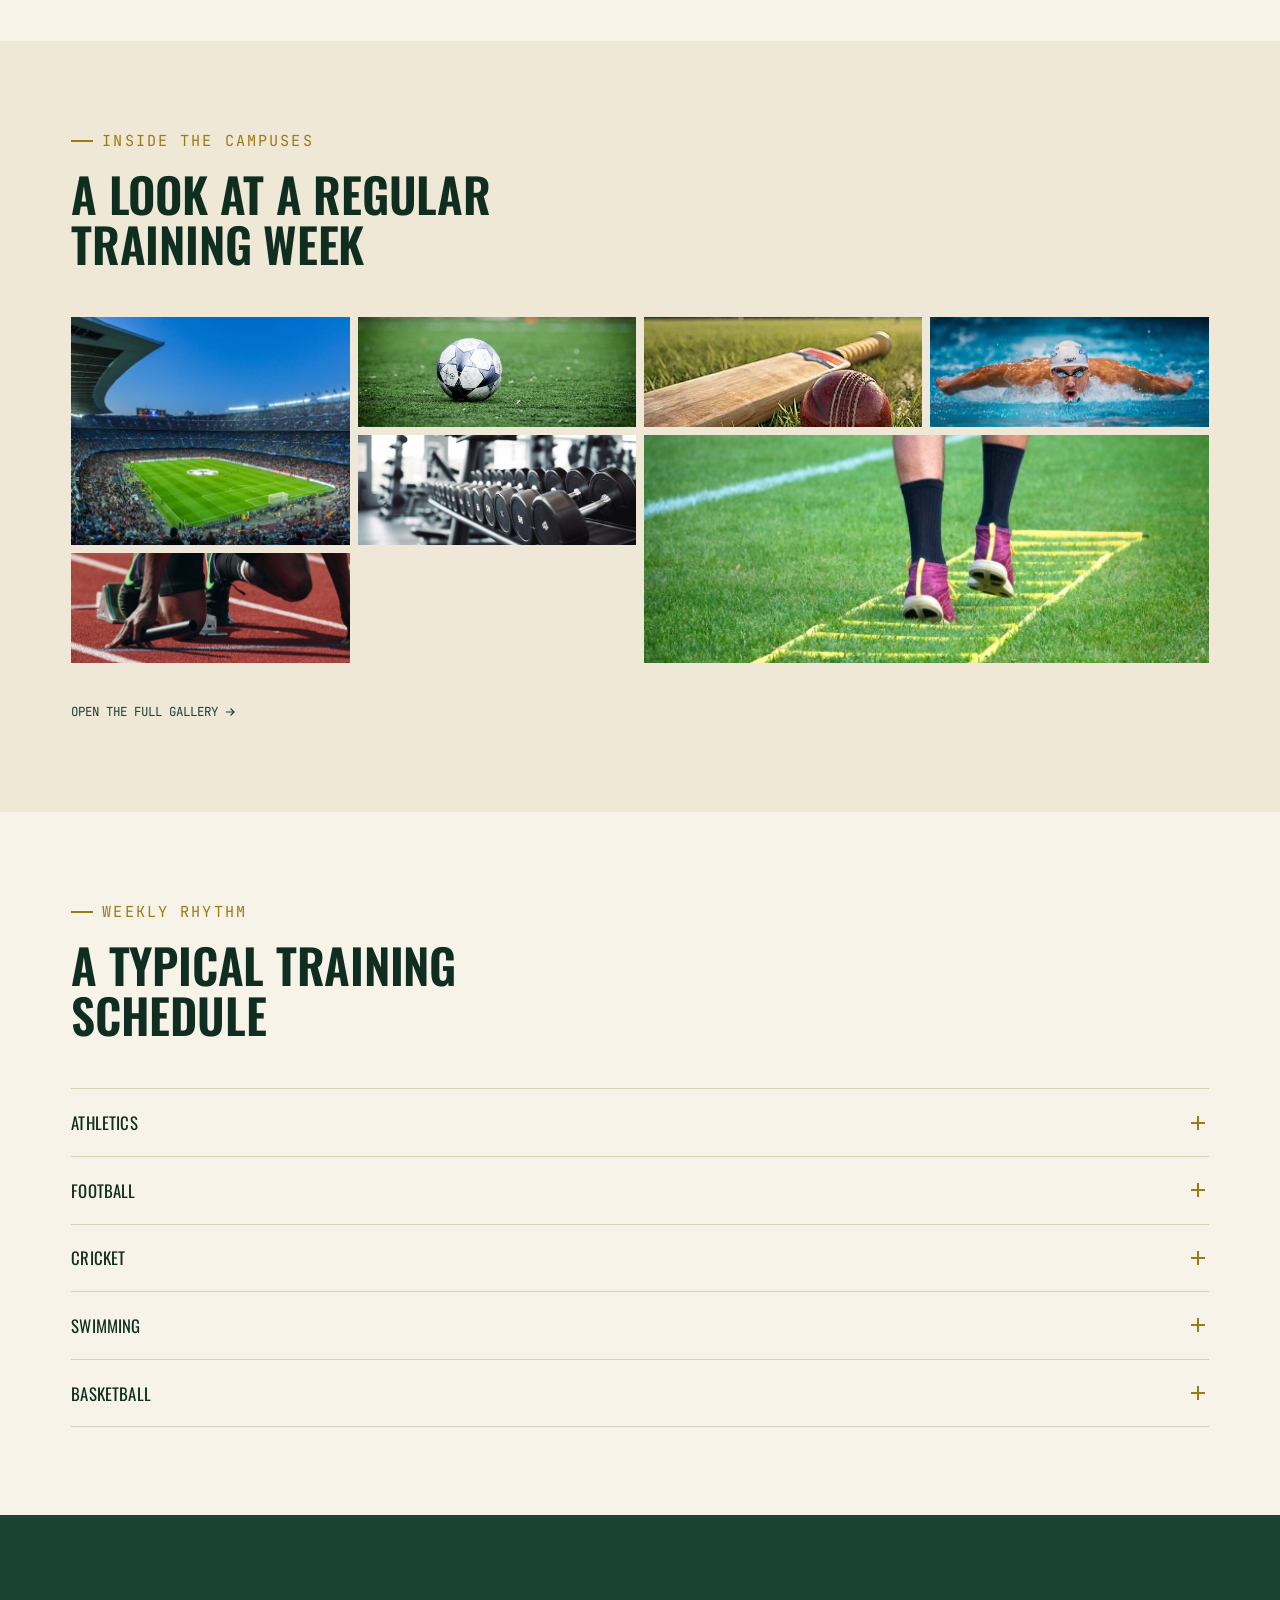
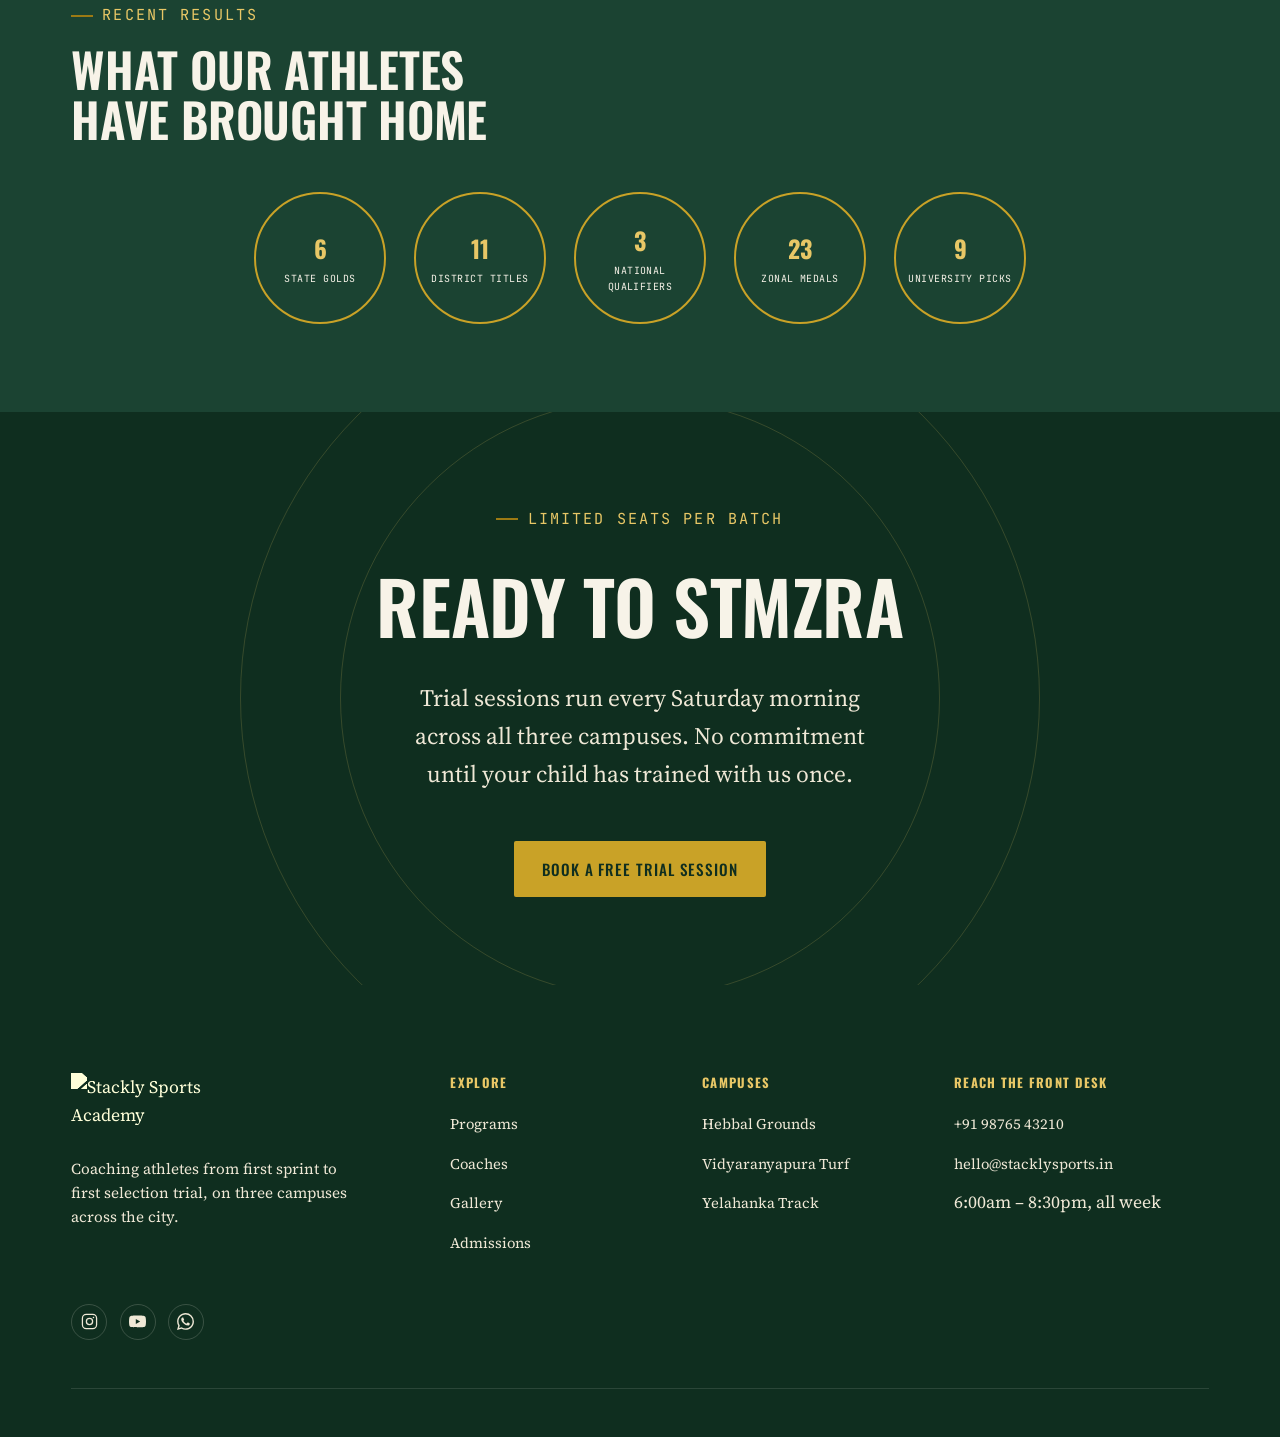
==== commit 57e9a783: "update" ====
--- a/index.html
+++ b/index.html
@@ -505,8 +505,8 @@
       <div class="footer-col">
         <h4>Reach the front desk</h4>
         <ul>
-          <li><a href="tel:+919876543210">+91 98765 43210</a></li>
-          <li><a href="mailto:hello@stacklysports.in">hello@stacklysports.in</a></li>
+          <li><a href="404.html">+91 98765 43210</a></li>
+          <li><a href="404.html">hello@stacklysports.in</a></li>
           <li>6:00am – 8:30pm, all week</li>
         </ul>
       </div>
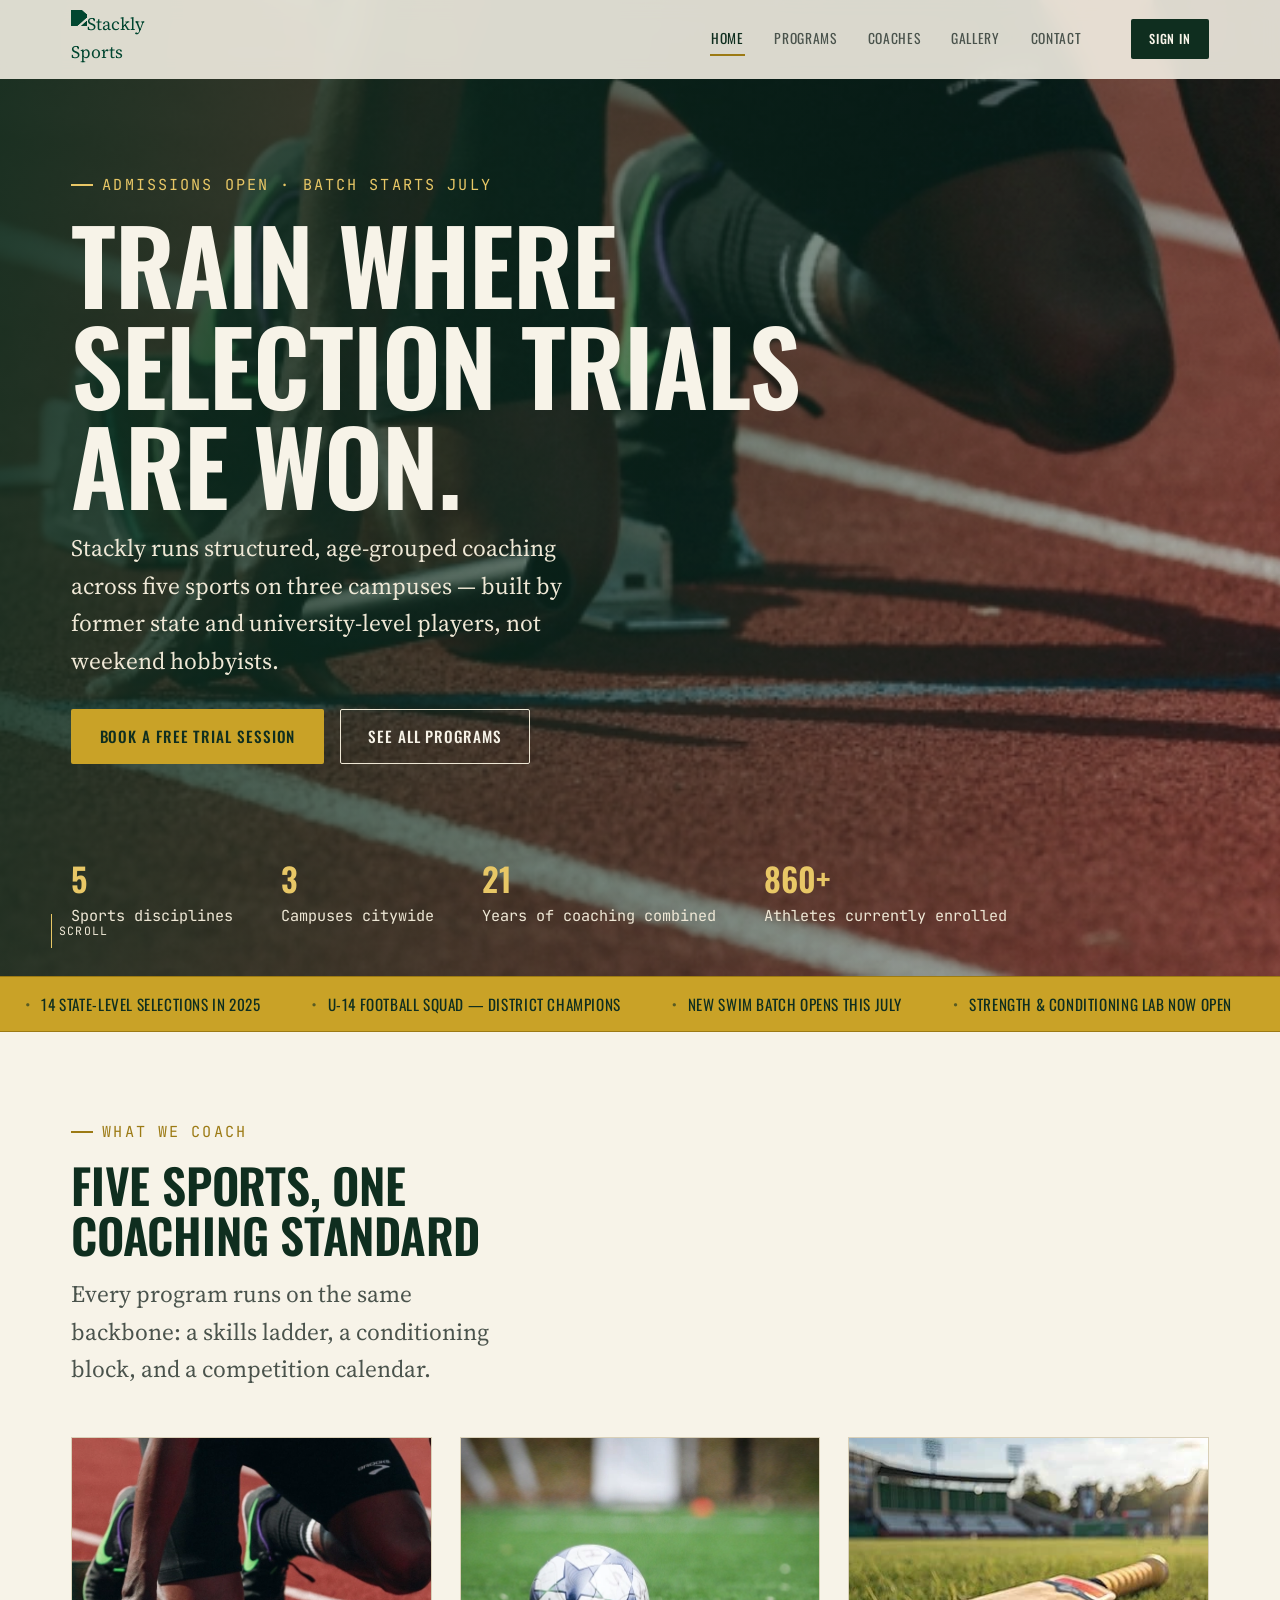
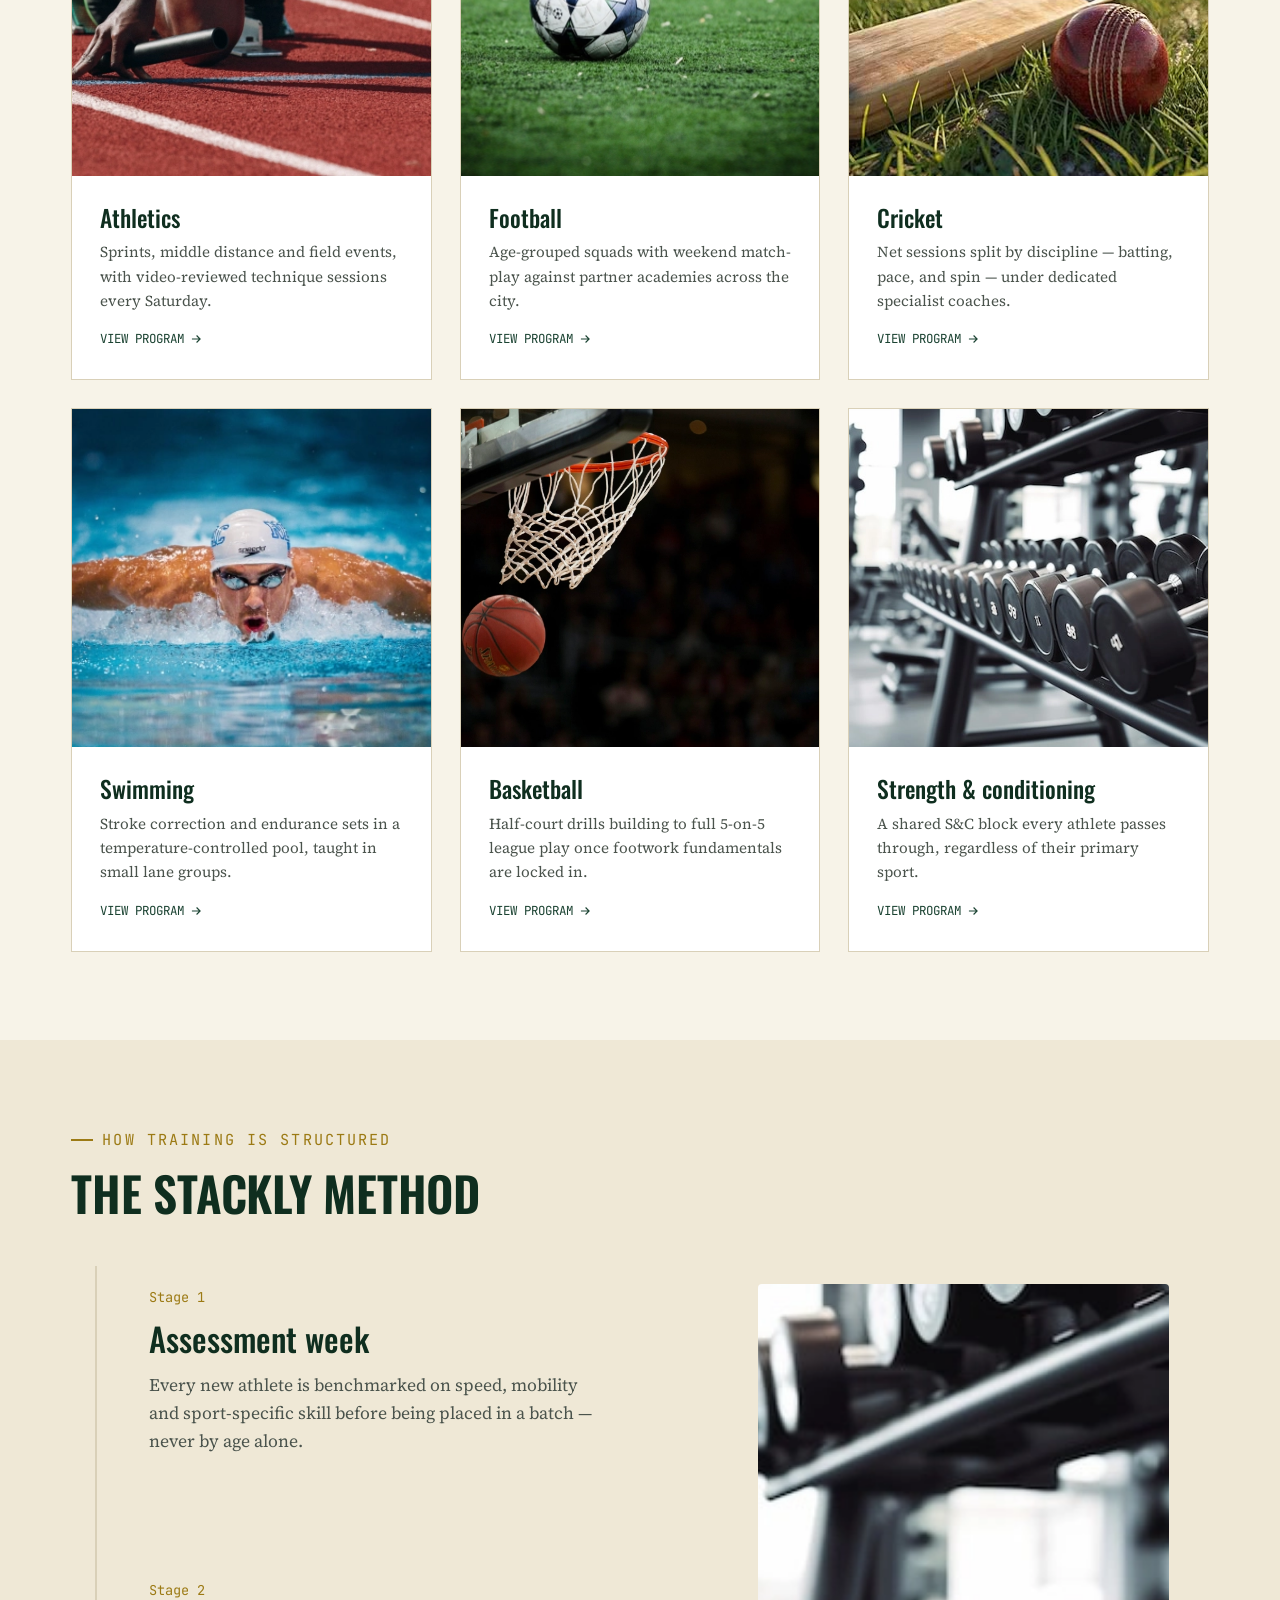
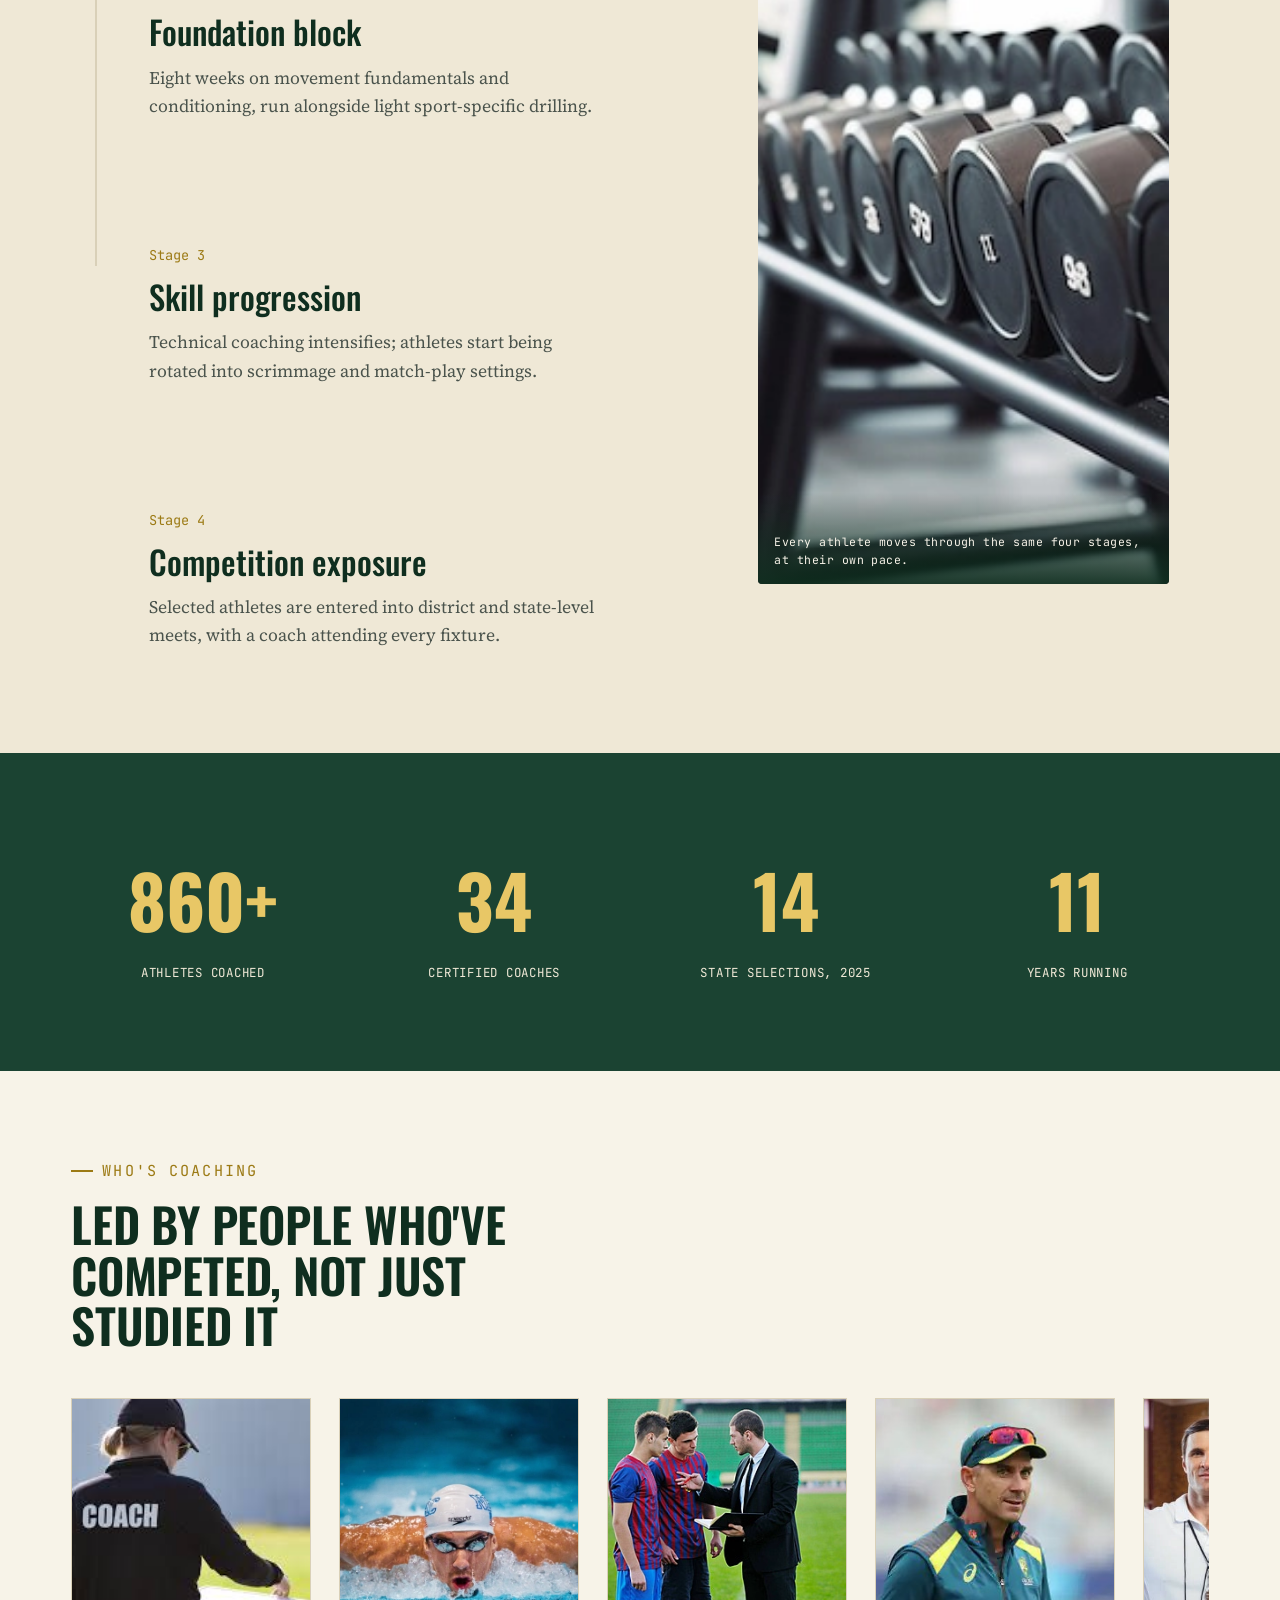
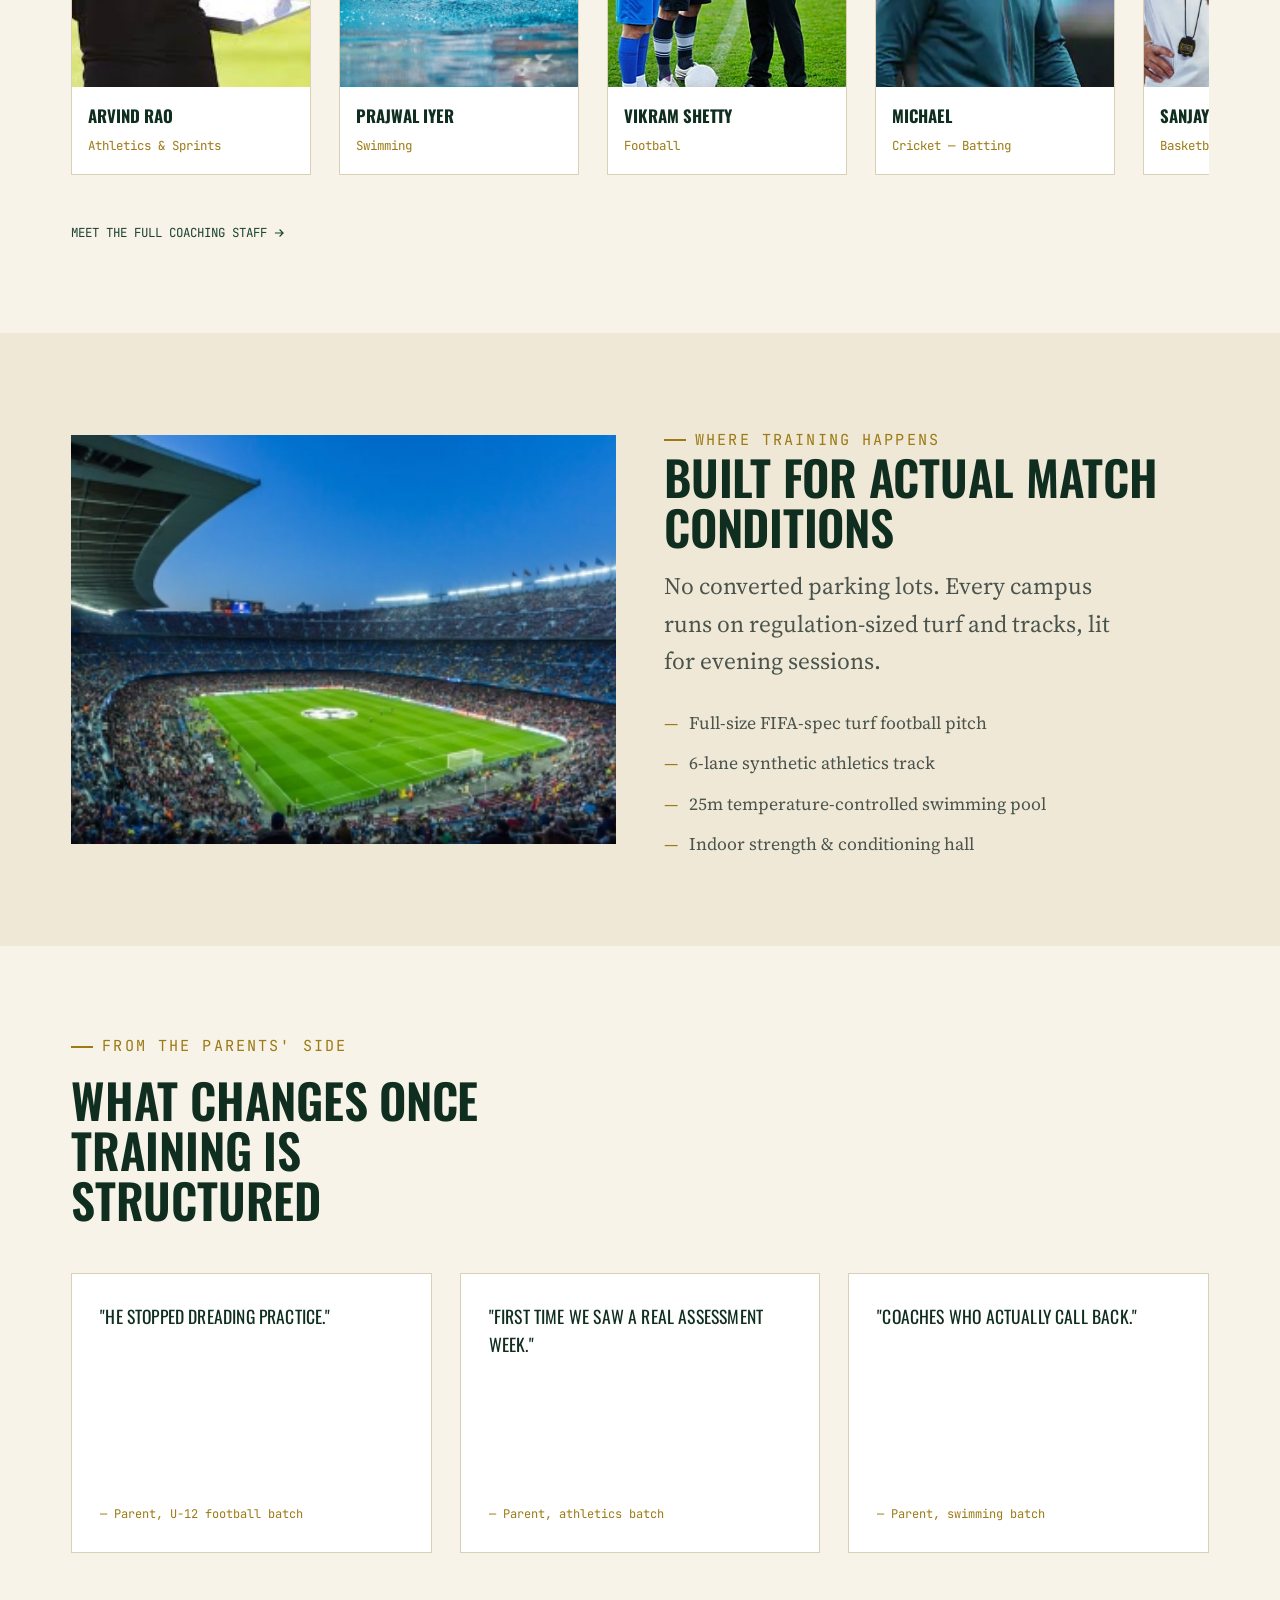
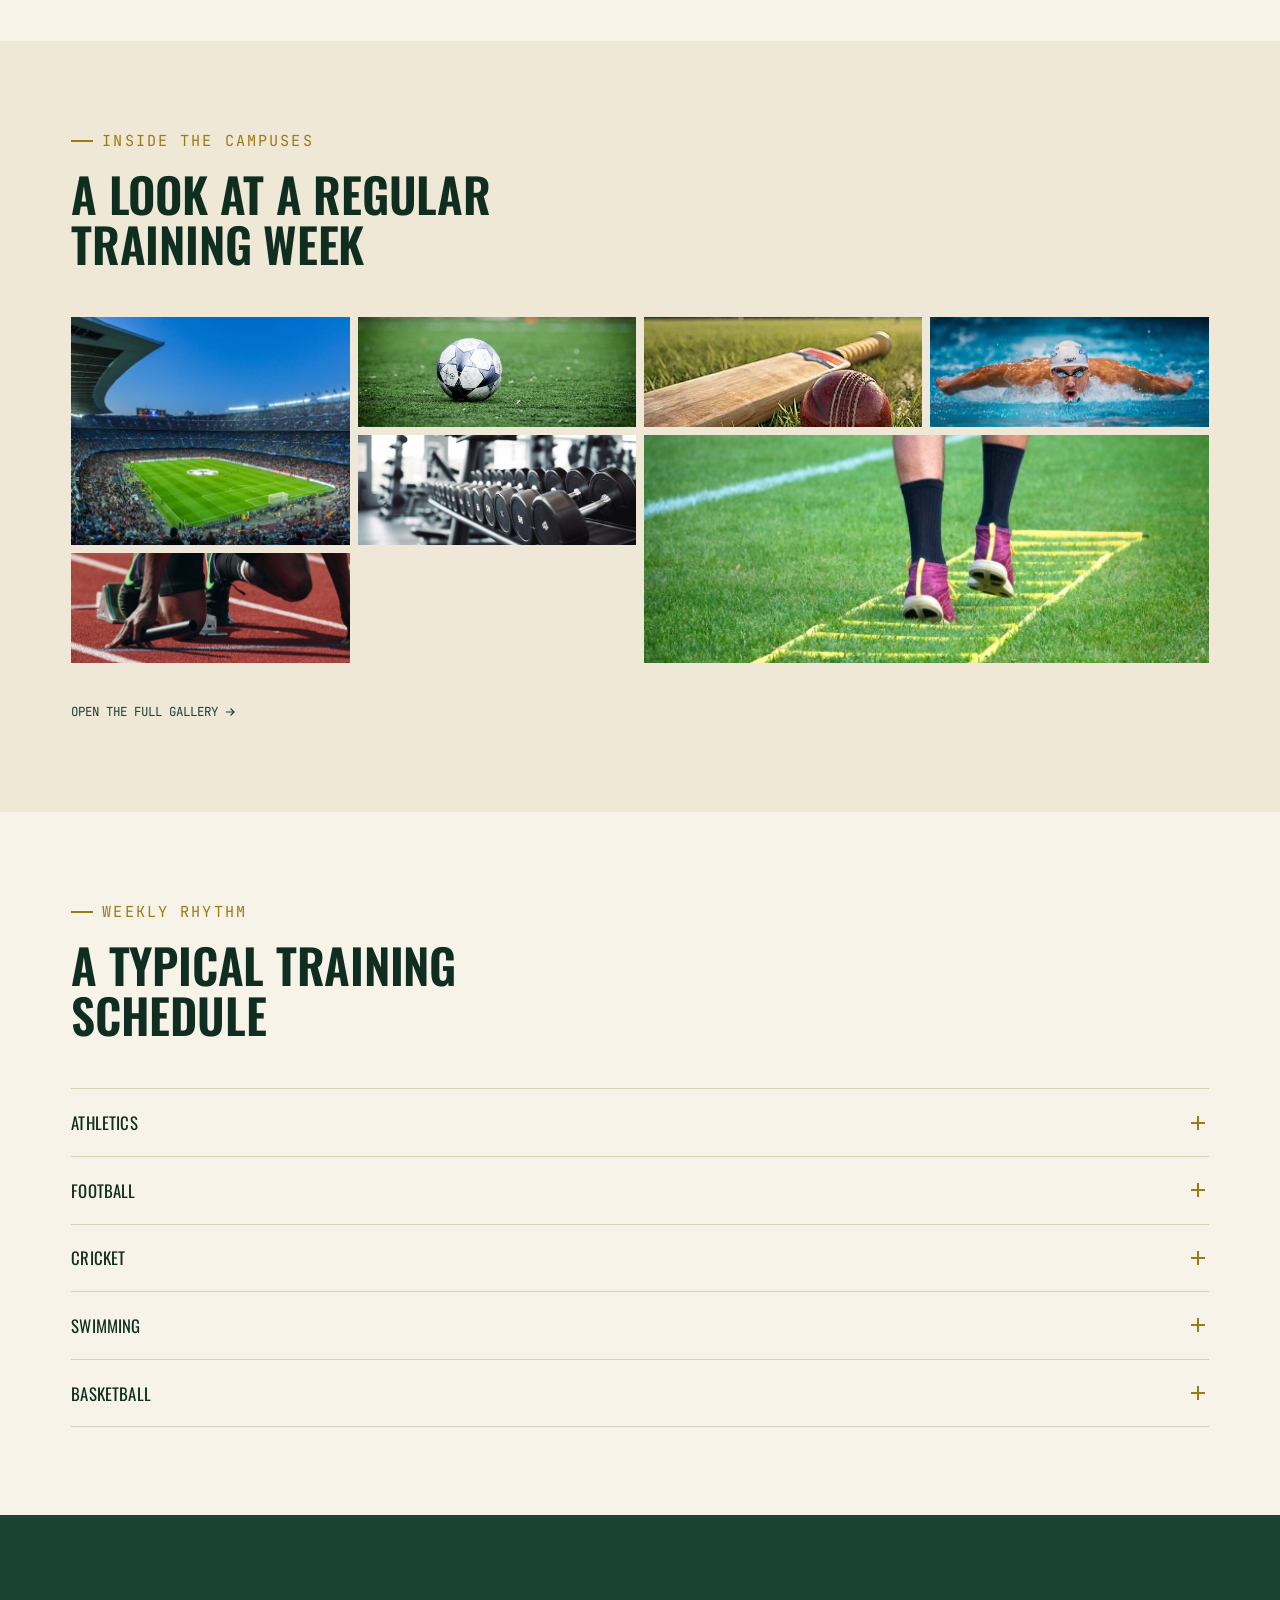
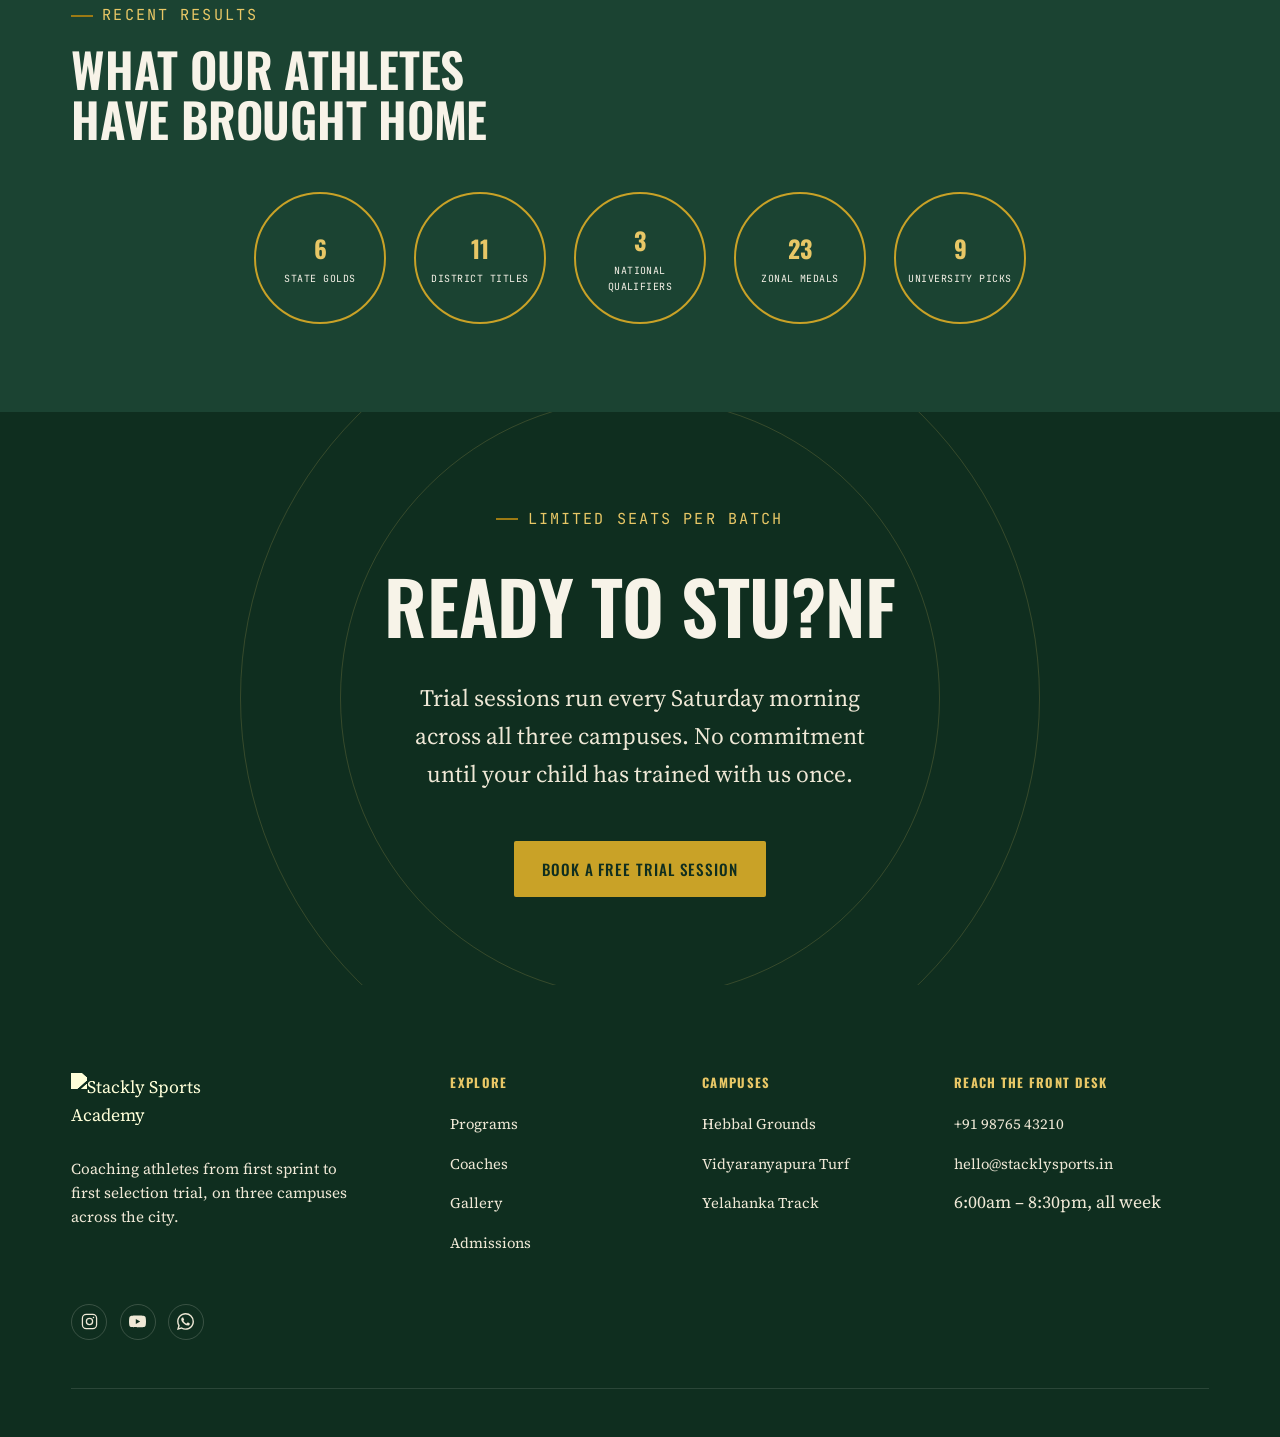
==== commit 63a93e65: "update" ====
--- a/index.html
+++ b/index.html
@@ -105,7 +105,7 @@
   <!-- 1. HERO — staggered word reveal + drift -->
   <section class="hero">
     <div class="hero-art" aria-hidden="true">
-      <img src="/pic/run.webp" alt="" width="1400" height="900" style="position:absolute;inset:0;width:100%;height:100%;object-fit:cover;opacity:0.9;">
+      <img src="pic/run.webp" alt="" width="1400" height="900" style="position:absolute;inset:0;width:100%;height:100%;object-fit:cover;opacity:0.9;">
     </div>
     <div class="hero-inner">
       <span class="eyebrow hero-eyebrow">Admissions open · Batch starts July</span>
@@ -158,7 +158,7 @@
       </div>
       <div class="progrid">
         <article class="procard" data-reveal>
-          <img src="/pic/run.webp" alt="Athletics training" class="procard-img" width="600" height="338" loading="lazy">
+          <img src="pic/run.webp" alt="Athletics training" class="procard-img" width="600" height="338" loading="lazy">
           <div class="procard-body">
             <h3>Athletics</h3>
             <p>Sprints, middle distance and field events, with video-reviewed technique sessions every Saturday.</p>
@@ -166,7 +166,7 @@
           </div>
         </article>
         <article class="procard" data-reveal>
-          <img src="/pic/football (1).webp" alt="Football training" class="procard-img" width="600" height="338" loading="lazy">
+          <img src="pic/football (1).webp" alt="Football training" class="procard-img" width="600" height="338" loading="lazy">
           <div class="procard-body">
             <h3>Football</h3>
             <p>Age-grouped squads with weekend match-play against partner academies across the city.</p>
@@ -174,7 +174,7 @@
           </div>
         </article>
         <article class="procard" data-reveal>
-          <img src="/pic/crickett.webp" alt="Cricket practice" class="procard-img" width="600" height="338" loading="lazy">
+          <img src="pic/crickett.webp" alt="Cricket practice" class="procard-img" width="600" height="338" loading="lazy">
           <div class="procard-body">
             <h3>Cricket</h3>
             <p>Net sessions split by discipline — batting, pace, and spin — under dedicated specialist coaches.</p>
@@ -182,7 +182,7 @@
           </div>
         </article>
         <article class="procard" data-reveal>
-          <img src="/pic/swimmer.webp" alt="Swimming training" class="procard-img" width="600" height="338" loading="lazy">
+          <img src="pic/swimmer.webp" alt="Swimming training" class="procard-img" width="600" height="338" loading="lazy">
           <div class="procard-body">
             <h3>Swimming</h3>
             <p>Stroke correction and endurance sets in a temperature-controlled pool, taught in small lane groups.</p>
@@ -190,7 +190,7 @@
           </div>
         </article>
         <article class="procard" data-reveal>
-          <img src="/pic/basket-ball.webp" alt="Basketball drills" class="procard-img" width="600" height="338" loading="lazy">
+          <img src="pic/basket-ball.webp" alt="Basketball drills" class="procard-img" width="600" height="338" loading="lazy">
           <div class="procard-body">
             <h3>Basketball</h3>
             <p>Half-court drills building to full 5-on-5 league play once footwork fundamentals are locked in.</p>
@@ -198,7 +198,7 @@
           </div>
         </article>
         <article class="procard" data-reveal>
-          <img src="/pic/gym-ringan-modern-peralgym.webp" alt="Strength and conditioning" class="procard-img" width="600" height="338" loading="lazy">
+          <img src="pic/gym-ringan-modern-peralgym.webp" alt="Strength and conditioning" class="procard-img" width="600" height="338" loading="lazy">
           <div class="procard-body">
             <h3>Strength &amp; conditioning</h3>
             <p>A shared S&amp;C block every athlete passes through, regardless of their primary sport.</p>
@@ -248,7 +248,7 @@
           </div>
         </div>
         <figure class="method-visual" data-reveal>
-          <img src="/pic/gym-ringan-modern-peralgym.webp" alt="A coach guiding athletes through a structured conditioning block" width="720" height="900" loading="lazy">
+          <img src="pic/gym-ringan-modern-peralgym.webp" alt="A coach guiding athletes through a structured conditioning block" width="720" height="900" loading="lazy">
           <figcaption>Every athlete moves through the same four stages, at their own pace.</figcaption>
         </figure>
       </div>
@@ -288,23 +288,23 @@
       </div>
       <div class="coach-rail" tabindex="0" aria-label="Coach previews, scroll horizontally" data-reveal>
         <article class="coach-tile">
-          <img src="/pic/images .webp" alt="Portrait placeholder for Coach Arvind Rao" width="240" height="288" loading="lazy">
+          <img src="pic/images .webp" alt="Portrait placeholder for Coach Arvind Rao" width="240" height="288" loading="lazy">
           <div class="coach-tile-body"><h4>Arvind Rao</h4><span>Athletics &amp; Sprints</span></div>
         </article>
         <article class="coach-tile">
-          <img src="/pic/swimmer.webp" alt="Portrait placeholder for Coach Meera Iyer" width="240" height="288" loading="lazy">
+          <img src="pic/swimmer.webp" alt="Portrait placeholder for Coach Meera Iyer" width="240" height="288" loading="lazy">
           <div class="coach-tile-body"><h4>Prajwal Iyer</h4><span>Swimming</span></div>
         </article>
         <article class="coach-tile">
-          <img src="/pic/coach33.webp" alt="Portrait placeholder for Coach Vikram Shetty" width="240" height="288" loading="lazy">
+          <img src="pic/coach33.webp" alt="Portrait placeholder for Coach Vikram Shetty" width="240" height="288" loading="lazy">
           <div class="coach-tile-body"><h4>Vikram Shetty</h4><span>Football</span></div>
         </article>
         <article class="coach-tile">
-          <img src="/pic/cricket1.webp" alt="Portrait placeholder for Coach Divya Nair" width="240" height="288" loading="lazy">
+          <img src="pic/cricket1.webp" alt="Portrait placeholder for Coach Divya Nair" width="240" height="288" loading="lazy">
           <div class="coach-tile-body"><h4>Michael</h4><span>Cricket — Batting</span></div>
         </article>
         <article class="coach-tile">
-          <img src="/pic/coach11.webp" alt="Portrait placeholder for Coach Sanjay Kulkarni" width="240" height="288" loading="lazy">
+          <img src="pic/coach11.webp" alt="Portrait placeholder for Coach Sanjay Kulkarni" width="240" height="288" loading="lazy">
           <div class="coach-tile-body"><h4>Sanjay Kulkarni</h4><span>Basketball</span></div>
         </article>
       </div>
@@ -317,7 +317,7 @@
     <div class="wrap">
       <div class="facility-feature">
         <div class="facility-art" data-reveal>
-          <img src="/pic/stadium1.webp" alt="Overhead diagram-style view of the academy's full-size turf field" width="640" height="480" loading="lazy">
+          <img src="pic/stadium1.webp" alt="Overhead diagram-style view of the academy's full-size turf field" width="640" height="480" loading="lazy">
         </div>
         <div class="facility-copy">
           <span class="eyebrow">Where training happens</span>
@@ -387,13 +387,13 @@
         <h2>A look at a regular training week</h2>
       </div>
       <div class="mosaic" data-reveal>
-        <div class="mosaic-cell m1"><img src="/pic/stadium1.webp" alt="Athletics training session" loading="lazy"></div>
-        <div class="mosaic-cell"><img src="/pic/football (1).webp" alt="Football drill" loading="lazy"></div>
-        <div class="mosaic-cell"><img src="/pic/crickett.webp" alt="Cricket net practice" loading="lazy"></div>
-        <div class="mosaic-cell"><img src="/pic/swimmer.webp" alt="Swimming lane training" loading="lazy"></div>
-        <div class="mosaic-cell"><img src="/pic/gym-ringan-modern-peralgym.webp" alt="Strength training" loading="lazy"></div>
-        <div class="mosaic-cell m6"><img src="/pic/footwork-drills.webp" alt="Basketball court drills" loading="lazy"></div>
-        <div class="mosaic-cell"><img src="/pic/run.webp" alt="Relay handoff training" loading="lazy"></div>
+        <div class="mosaic-cell m1"><img src="pic/stadium1.webp" alt="Athletics training session" loading="lazy"></div>
+        <div class="mosaic-cell"><img src="pic/football (1).webp" alt="Football drill" loading="lazy"></div>
+        <div class="mosaic-cell"><img src="pic/crickett.webp" alt="Cricket net practice" loading="lazy"></div>
+        <div class="mosaic-cell"><img src="pic/swimmer.webp" alt="Swimming lane training" loading="lazy"></div>
+        <div class="mosaic-cell"><img src="pic/gym-ringan-modern-peralgym.webp" alt="Strength training" loading="lazy"></div>
+        <div class="mosaic-cell m6"><img src="pic/footwork-drills.webp" alt="Basketball court drills" loading="lazy"></div>
+        <div class="mosaic-cell"><img src="pic/run.webp" alt="Relay handoff training" loading="lazy"></div>
       </div>
       <p style="margin-top:1.4rem;"><a href="gallery.html" class="procard-link" style="color: var(--field);">Open the full gallery <svg viewBox="0 0 24 24" width="14" height="14" fill="none" stroke="currentColor" stroke-width="2"><path d="M5 12h14M13 6l6 6-6 6"/></svg></a></p>
     </div>
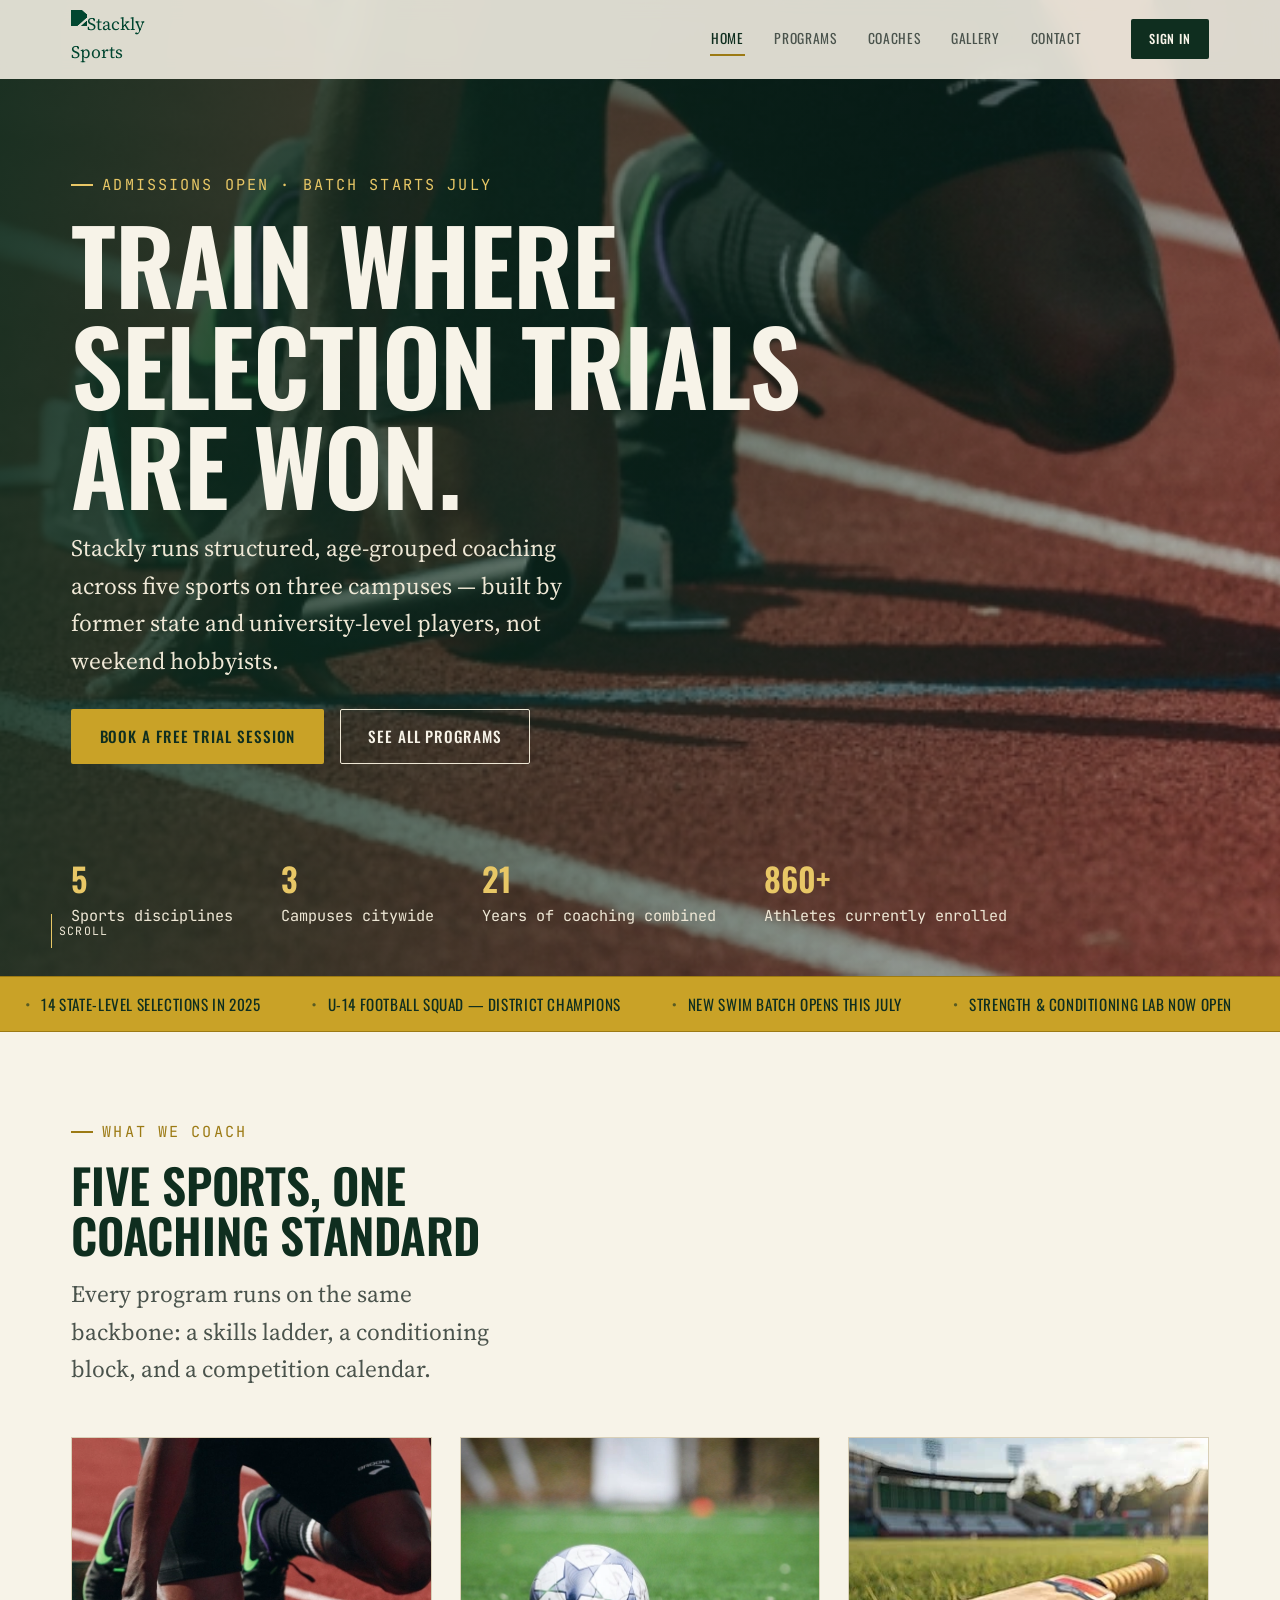
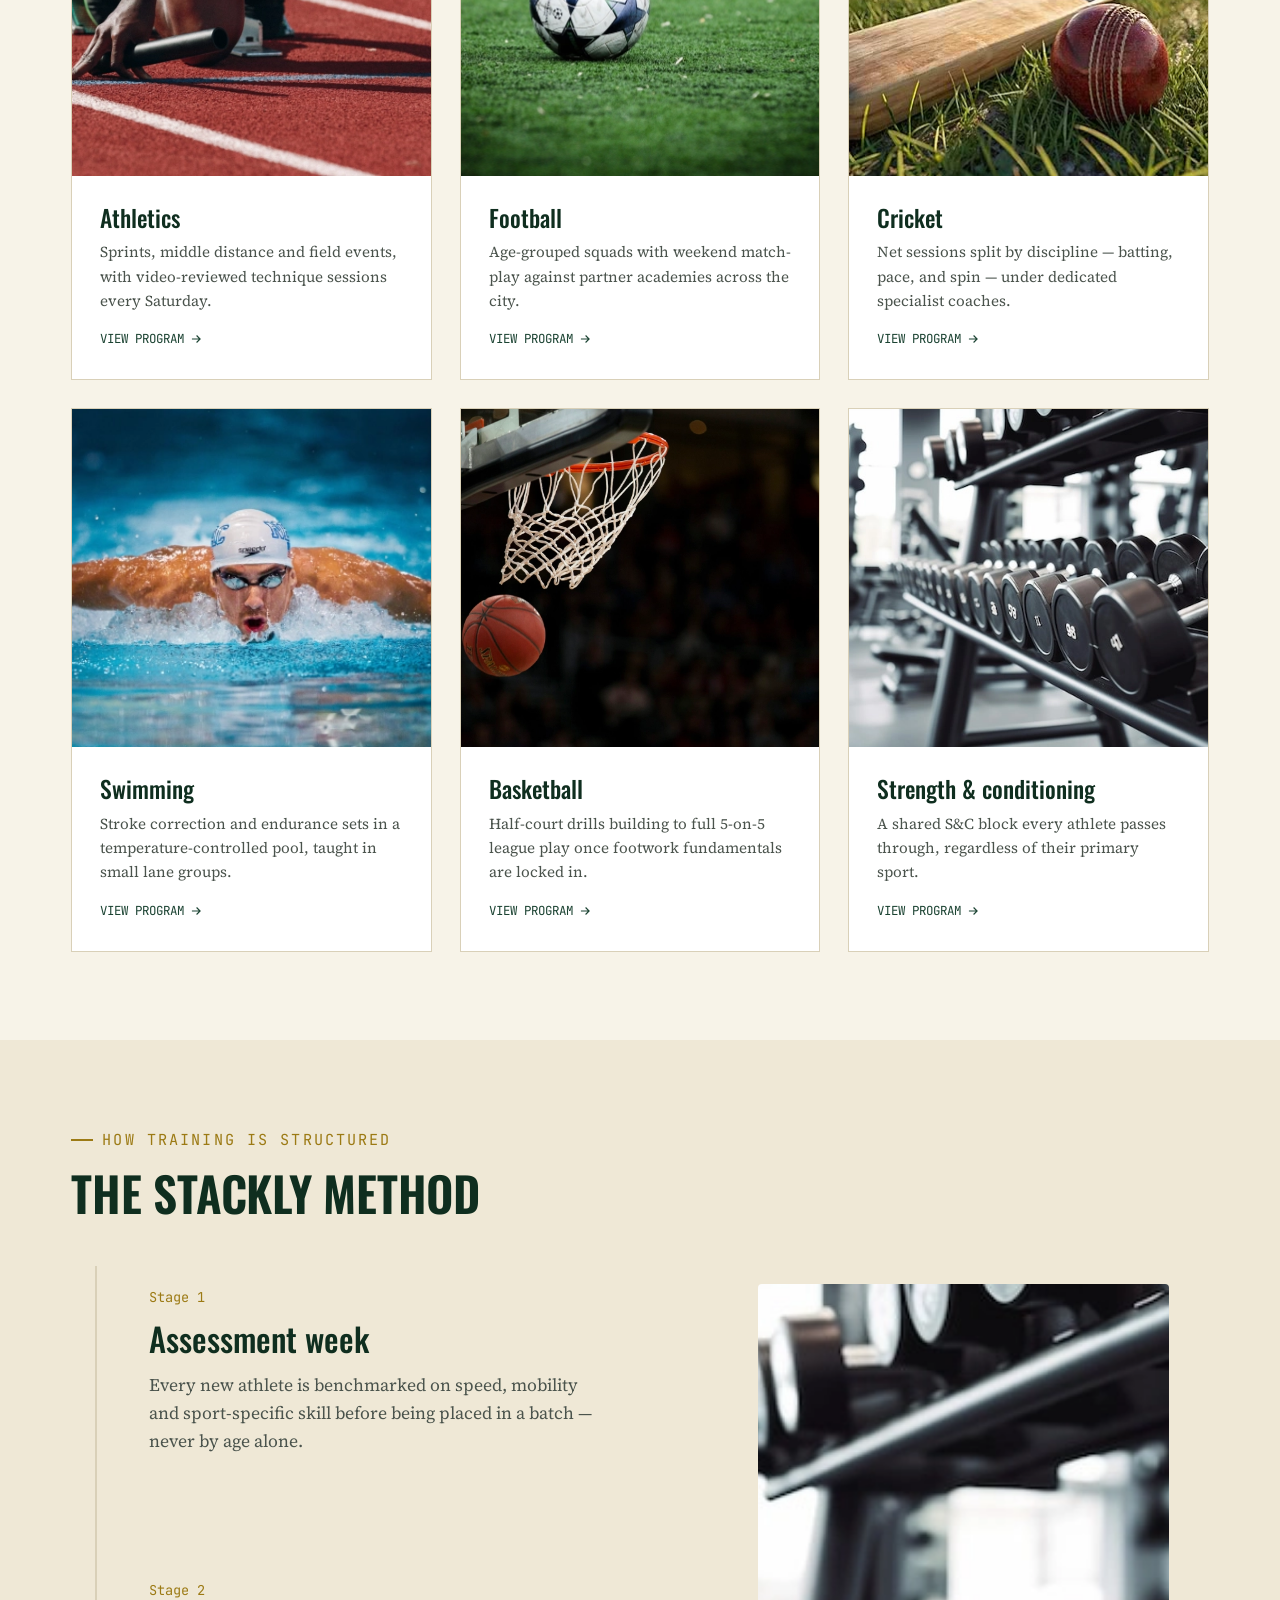
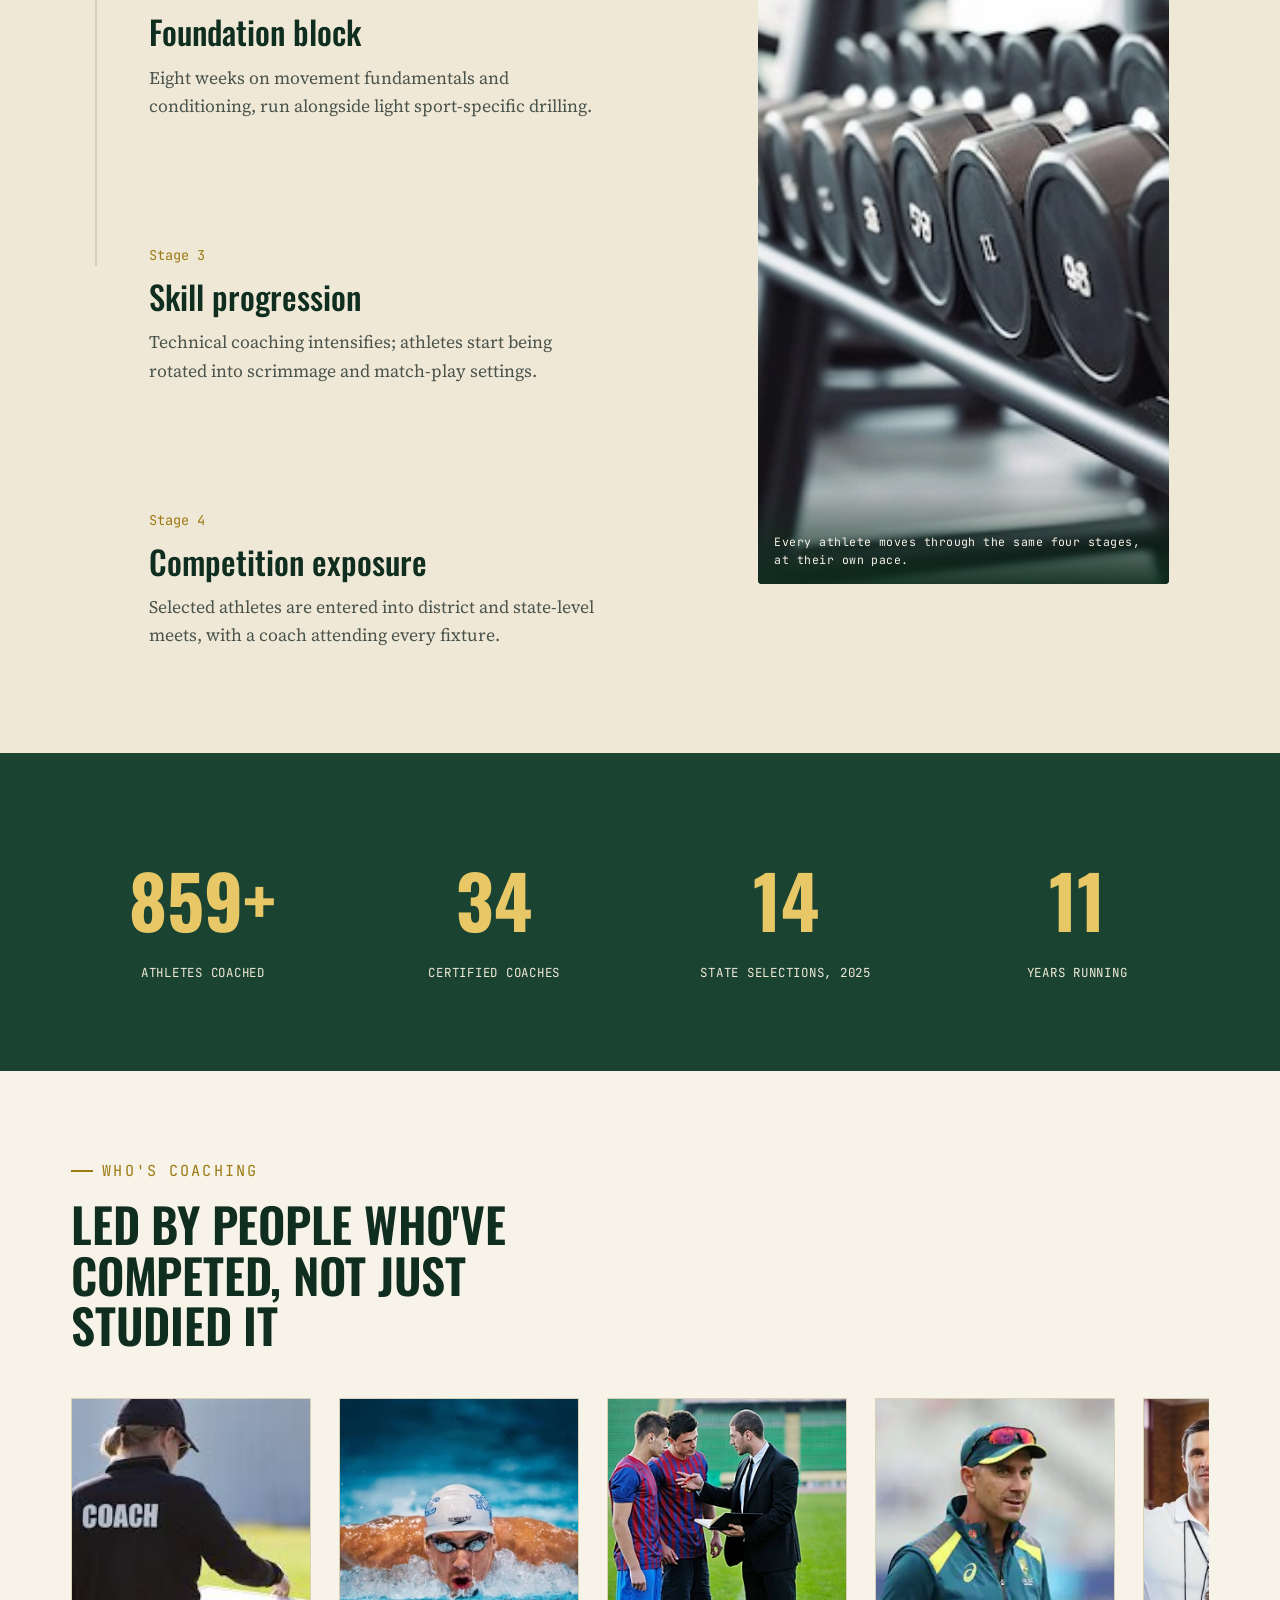
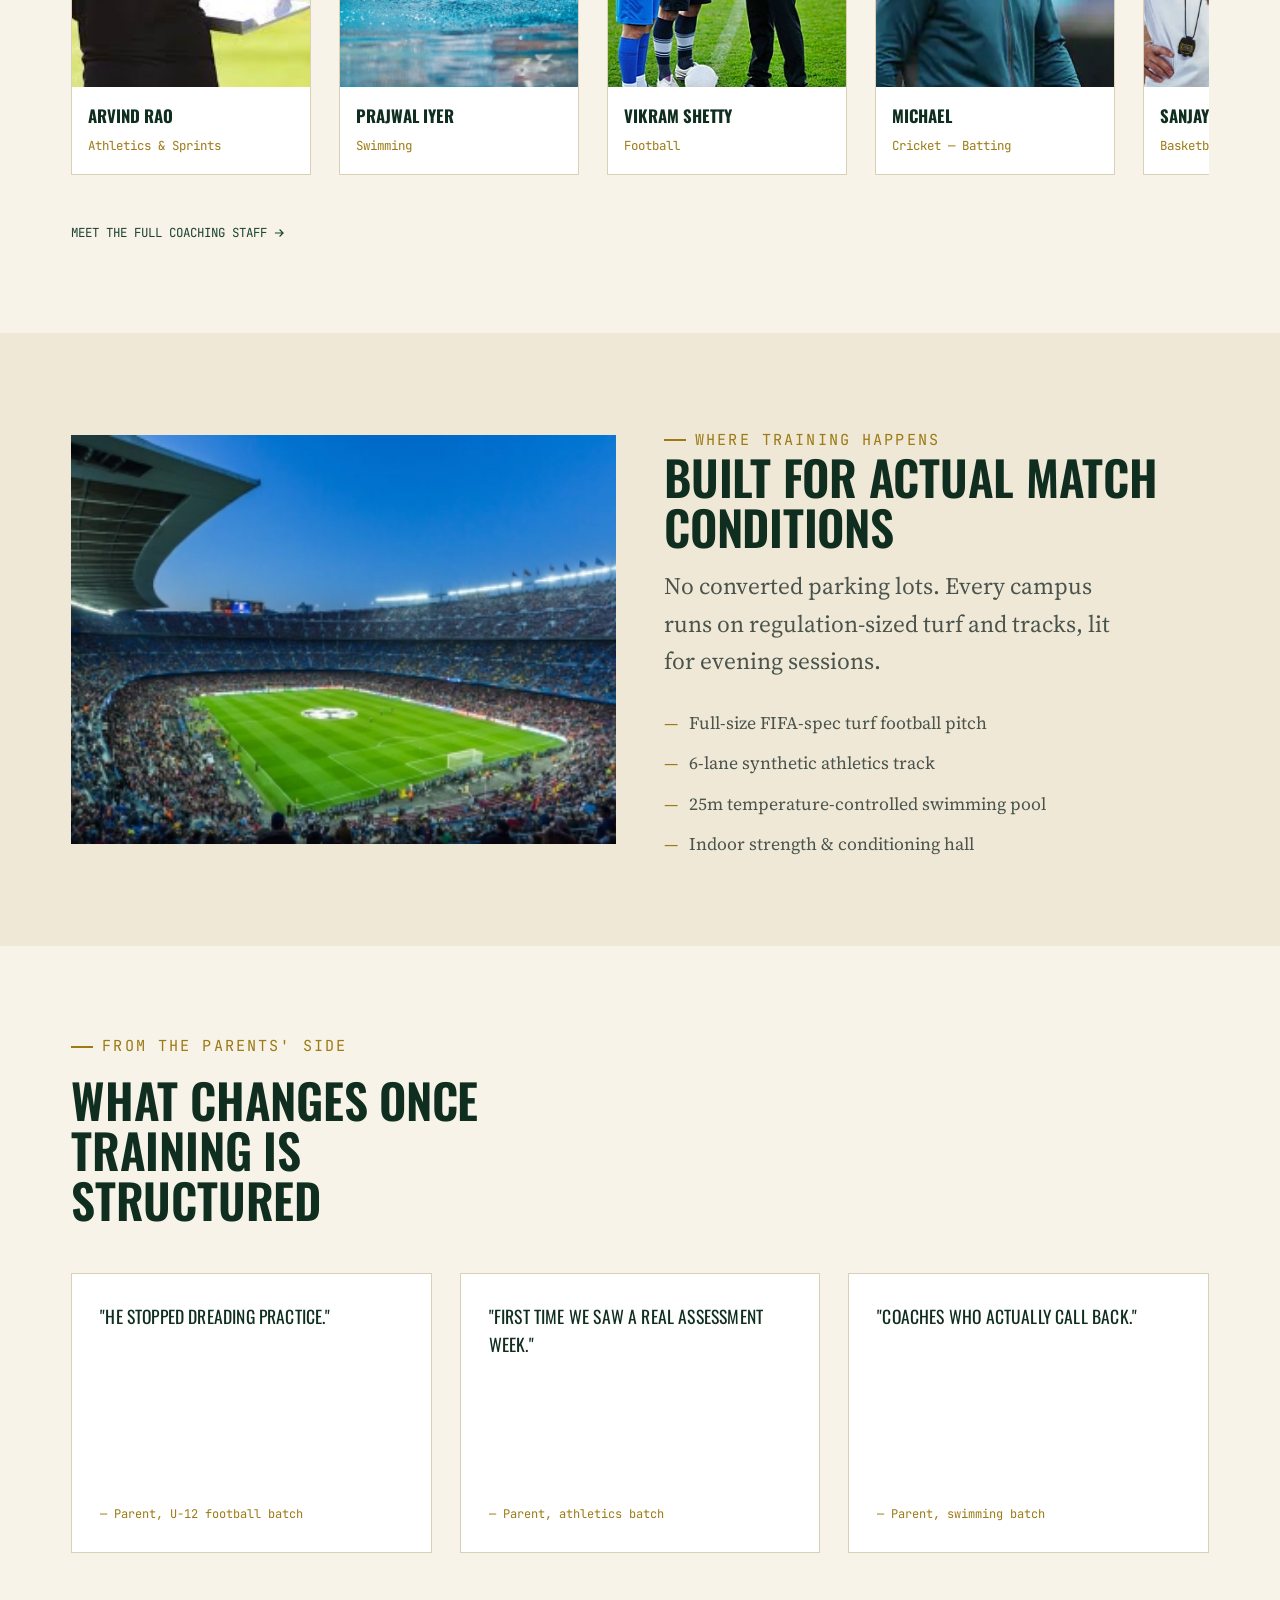
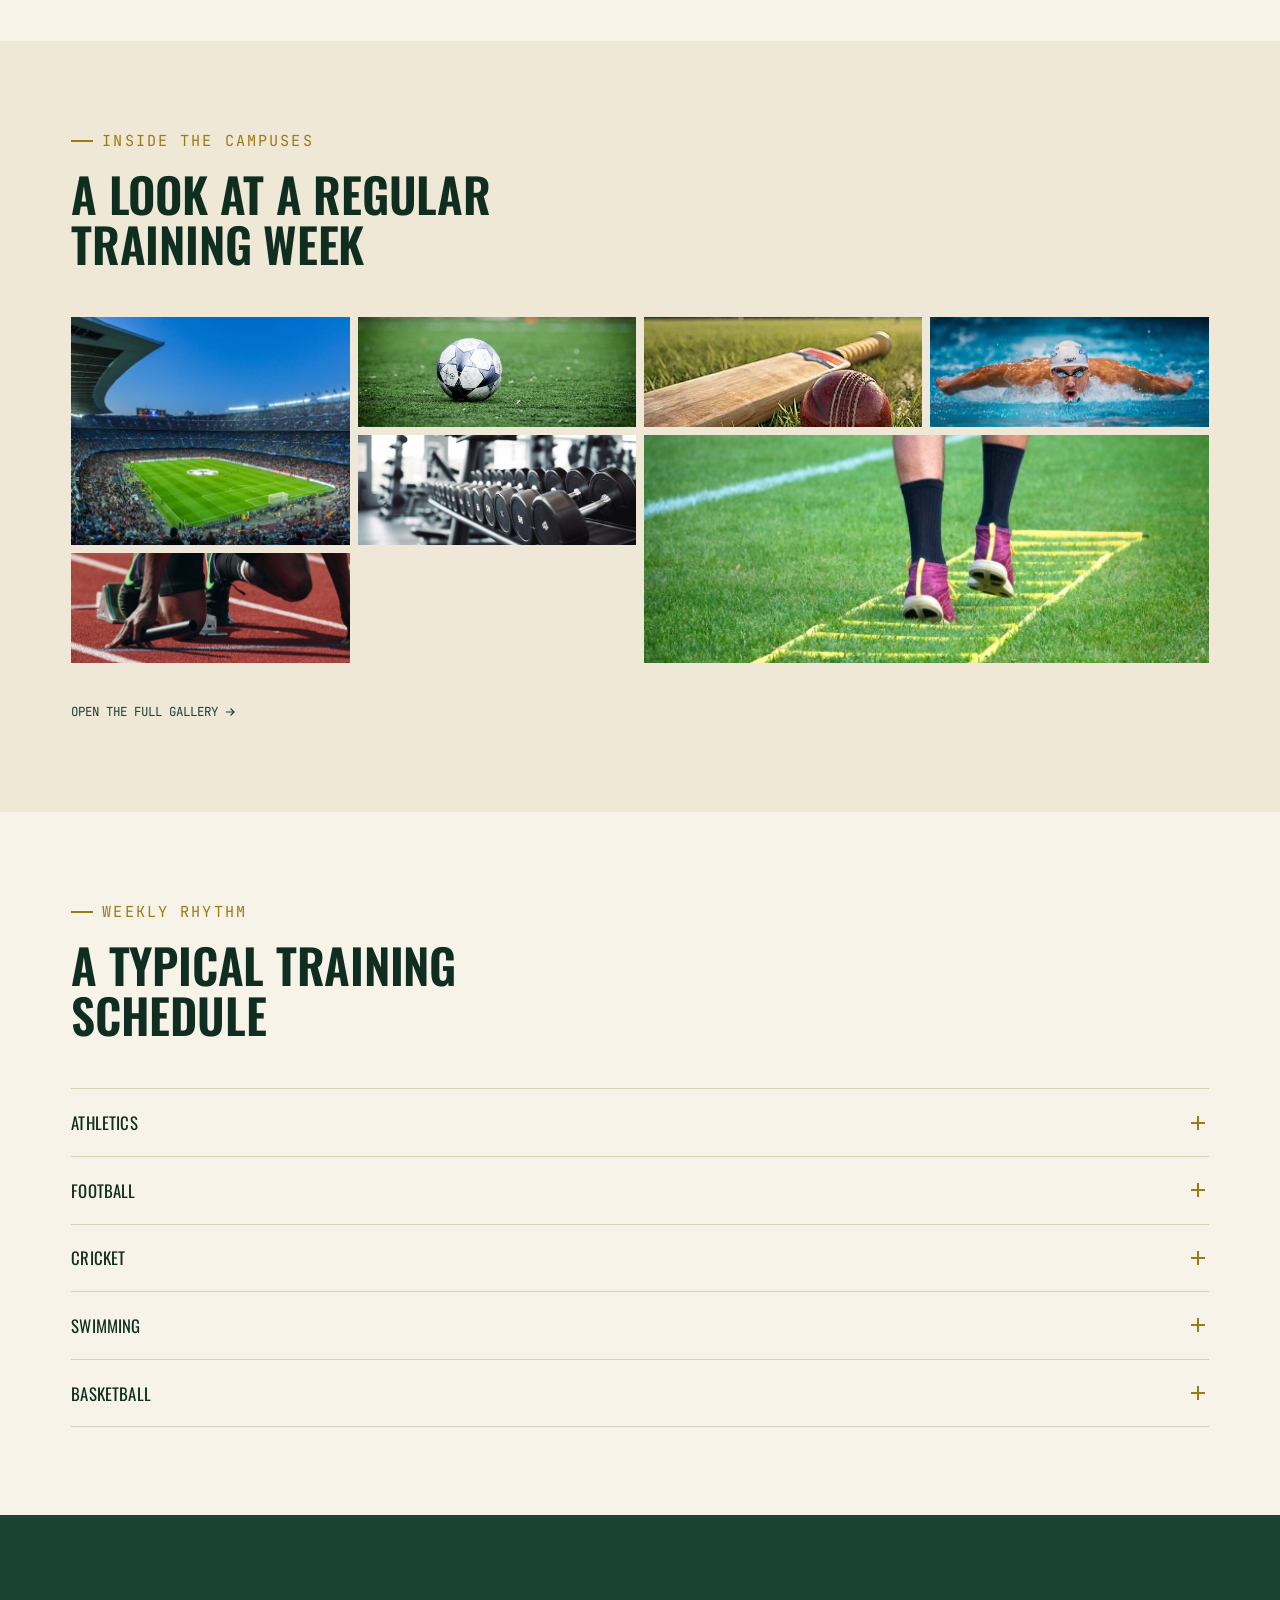
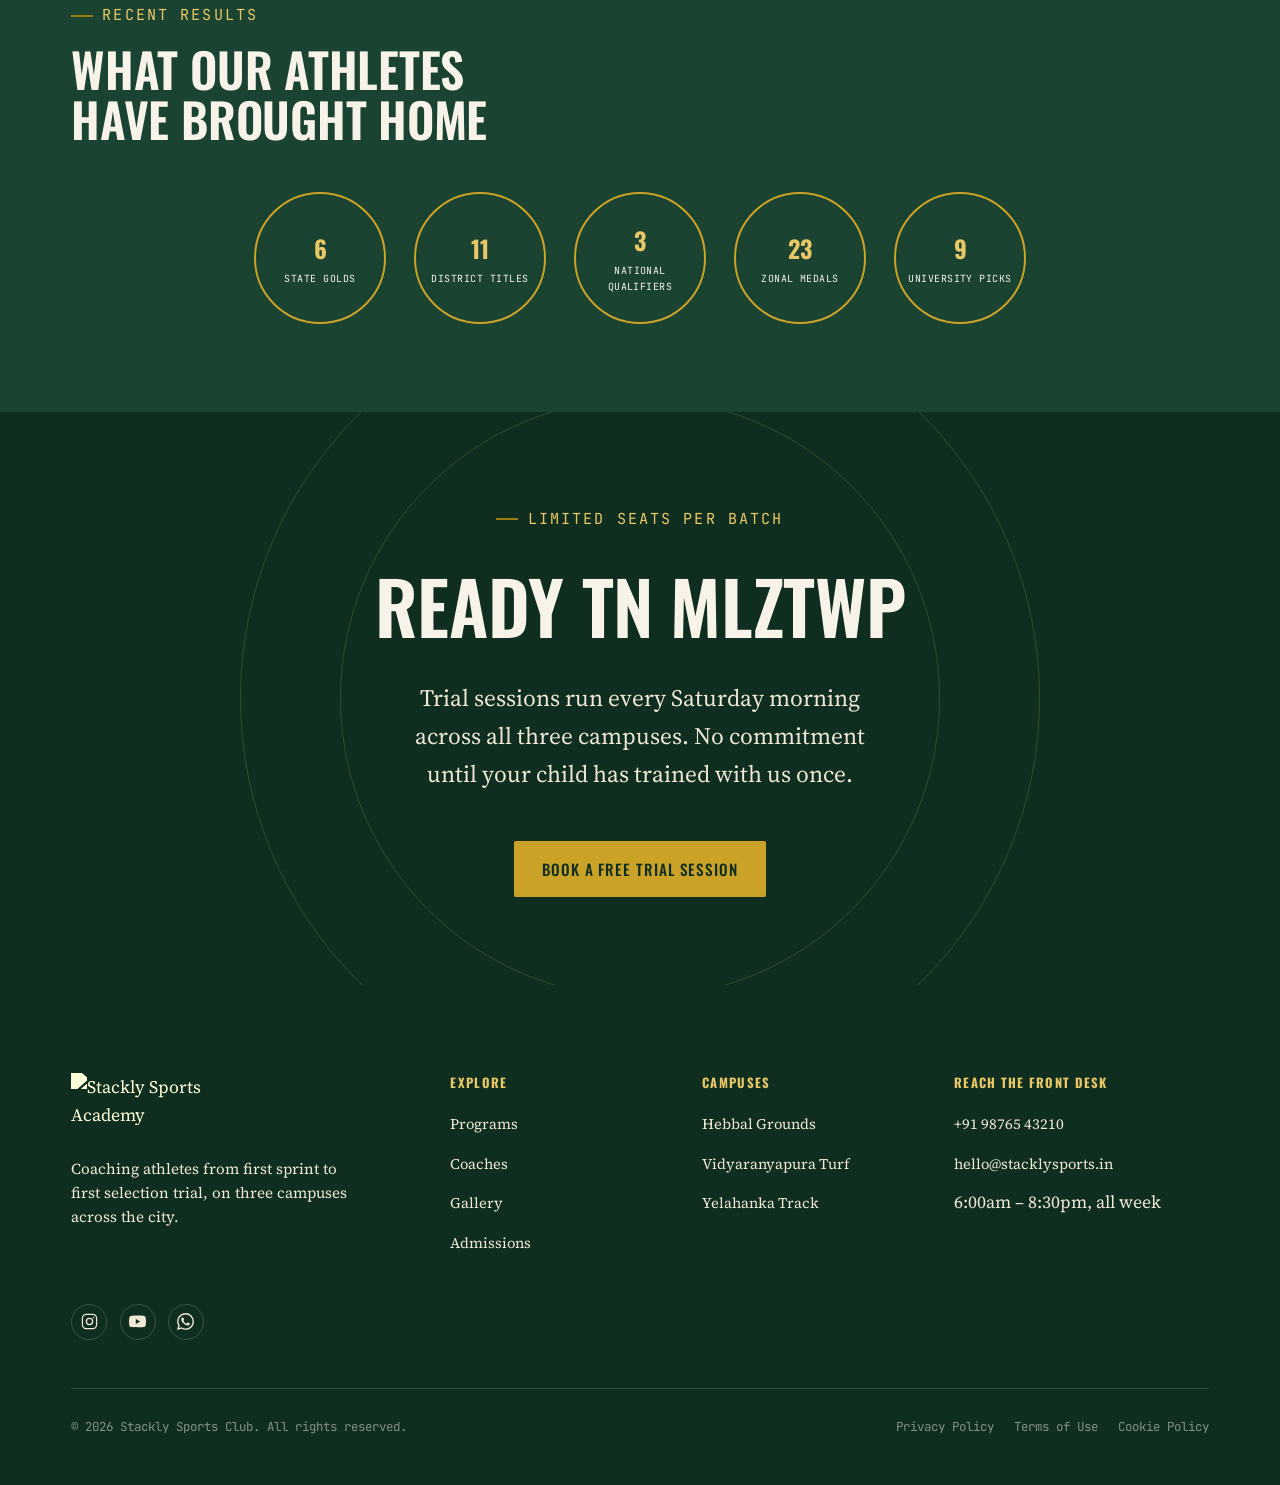
==== commit 1db83904: "update" ====
--- a/index.html
+++ b/index.html
@@ -511,25 +511,31 @@
         </ul>
       </div>
         <div class="footer-socials" aria-label="Social links">
-  <a href="404.html" target="_blank" rel="noopener noreferrer" aria-label="Instagram">
+  <a href="404.html"  rel="noopener noreferrer" aria-label="Instagram">
     <svg viewBox="0 0 24 24" fill="none" stroke="currentColor" stroke-width="1.8" stroke-linecap="round" stroke-linejoin="round" aria-hidden="true">
       <rect x="2" y="2" width="20" height="20" rx="5.5"/>
       <circle cx="12" cy="12" r="4.4"/>
       <circle cx="17.6" cy="6.4" r="1.1" fill="currentColor" stroke="none"/>
     </svg>
   </a>
-  <a href="404.html" target="_blank" rel="noopener noreferrer" aria-label="YouTube">
+  <a href="404.html"  rel="noopener noreferrer" aria-label="YouTube">
     <svg viewBox="0 0 24 24" fill="currentColor" aria-hidden="true">
       <path d="M23.5 6.2a3 3 0 0 0-2.11-2.12C19.5 3.55 12 3.55 12 3.55s-7.5 0-9.39.53A3 3 0 0 0 .5 6.2 31.3 31.3 0 0 0 0 12a31.3 31.3 0 0 0 .5 5.8 3 3 0 0 0 2.11 2.12c1.89.53 9.39.53 9.39.53s7.5 0 9.39-.53a3 3 0 0 0 2.11-2.12A31.3 31.3 0 0 0 24 12a31.3 31.3 0 0 0-.5-5.8zM9.6 15.6V8.4l6.2 3.6z"/>
     </svg>
   </a>
-  <a href="404.html" target="_blank" rel="noopener noreferrer" aria-label="WhatsApp">
+  <a href="404.html" rel="noopener noreferrer" aria-label="WhatsApp">
     <svg viewBox="0 0 24 24" fill="currentColor" aria-hidden="true">
       <path d="M17.472 14.382c-.297-.149-1.758-.867-2.03-.967-.273-.099-.471-.148-.67.15-.197.297-.767.966-.94 1.164-.173.199-.347.223-.644.075-.297-.15-1.255-.463-2.39-1.475-.883-.788-1.48-1.761-1.653-2.059-.173-.297-.018-.458.13-.606.134-.133.298-.347.446-.52.149-.174.198-.298.298-.497.099-.198.05-.371-.025-.52-.075-.149-.669-1.612-.916-2.207-.242-.579-.487-.5-.669-.51-.173-.008-.371-.01-.57-.01-.198 0-.52.074-.792.372-.272.297-1.04 1.016-1.04 2.479 0 1.462 1.065 2.875 1.213 3.074.149.198 2.096 3.2 5.077 4.487.709.306 1.262.489 1.694.625.712.227 1.36.195 1.871.118.571-.085 1.758-.719 2.006-1.413.248-.694.248-1.289.173-1.413-.074-.124-.272-.198-.57-.347m-5.421 7.403h-.004a9.87 9.87 0 01-5.031-1.378l-.361-.214-3.741.982.998-3.648-.235-.374a9.86 9.86 0 01-1.51-5.26c.001-5.45 4.436-9.884 9.888-9.884 2.64 0 5.122 1.03 6.988 2.898a9.825 9.825 0 012.893 6.994c-.003 5.45-4.437 9.884-9.885 9.884m8.413-18.297A11.815 11.815 0 0012.05 0C5.495 0 .16 5.335.157 11.892c0 2.096.547 4.142 1.588 5.945L.057 24l6.305-1.654a11.882 11.882 0 005.683 1.448h.005c6.554 0 11.89-5.335 11.893-11.893a11.821 11.821 0 00-3.48-8.413z"/>
     </svg>
   </a>
 </div>
     </div>
+     <div class="footer-bottom">
+      <p>&copy; 2026 Stackly Sports Club. All rights reserved.</p>
+      <div class="footer-links">
+        <a href="404.html">Privacy Policy</a>   <a href="404.html">Terms of Use</a>   <a href="404.html">Cookie Policy</a>
+      </div>
+
 
   </div>
 </footer>
--- a/nav.css
+++ b/nav.css
@@ -330,4 +330,6 @@
   border-color: var(--gold-soft);
   transform: translateY(-2px);
 }
-.footer-socials svg{ width: 17px; height: 17px; display: block; }+.footer-socials svg{ width: 17px; height: 17px; display: block; }
+
+.footer-bottom .footer-links { display: flex; gap: 20px; }
